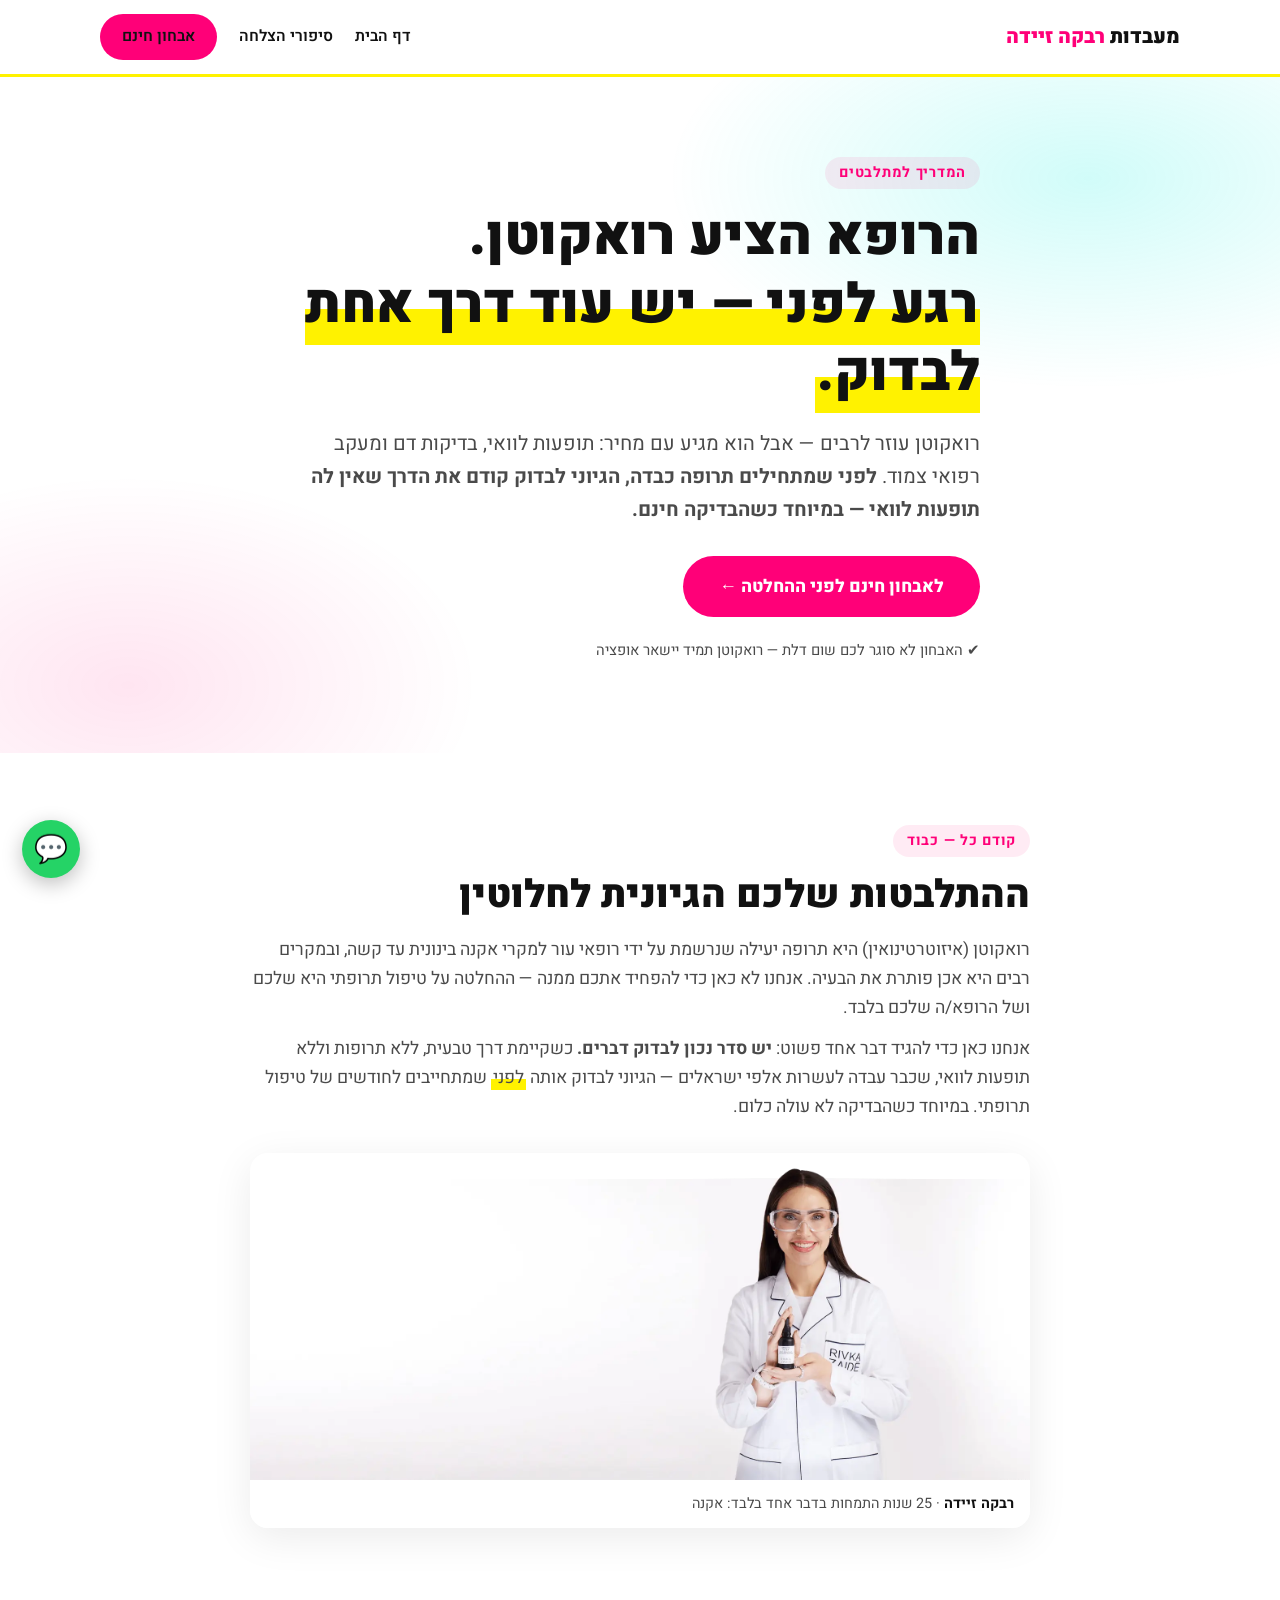
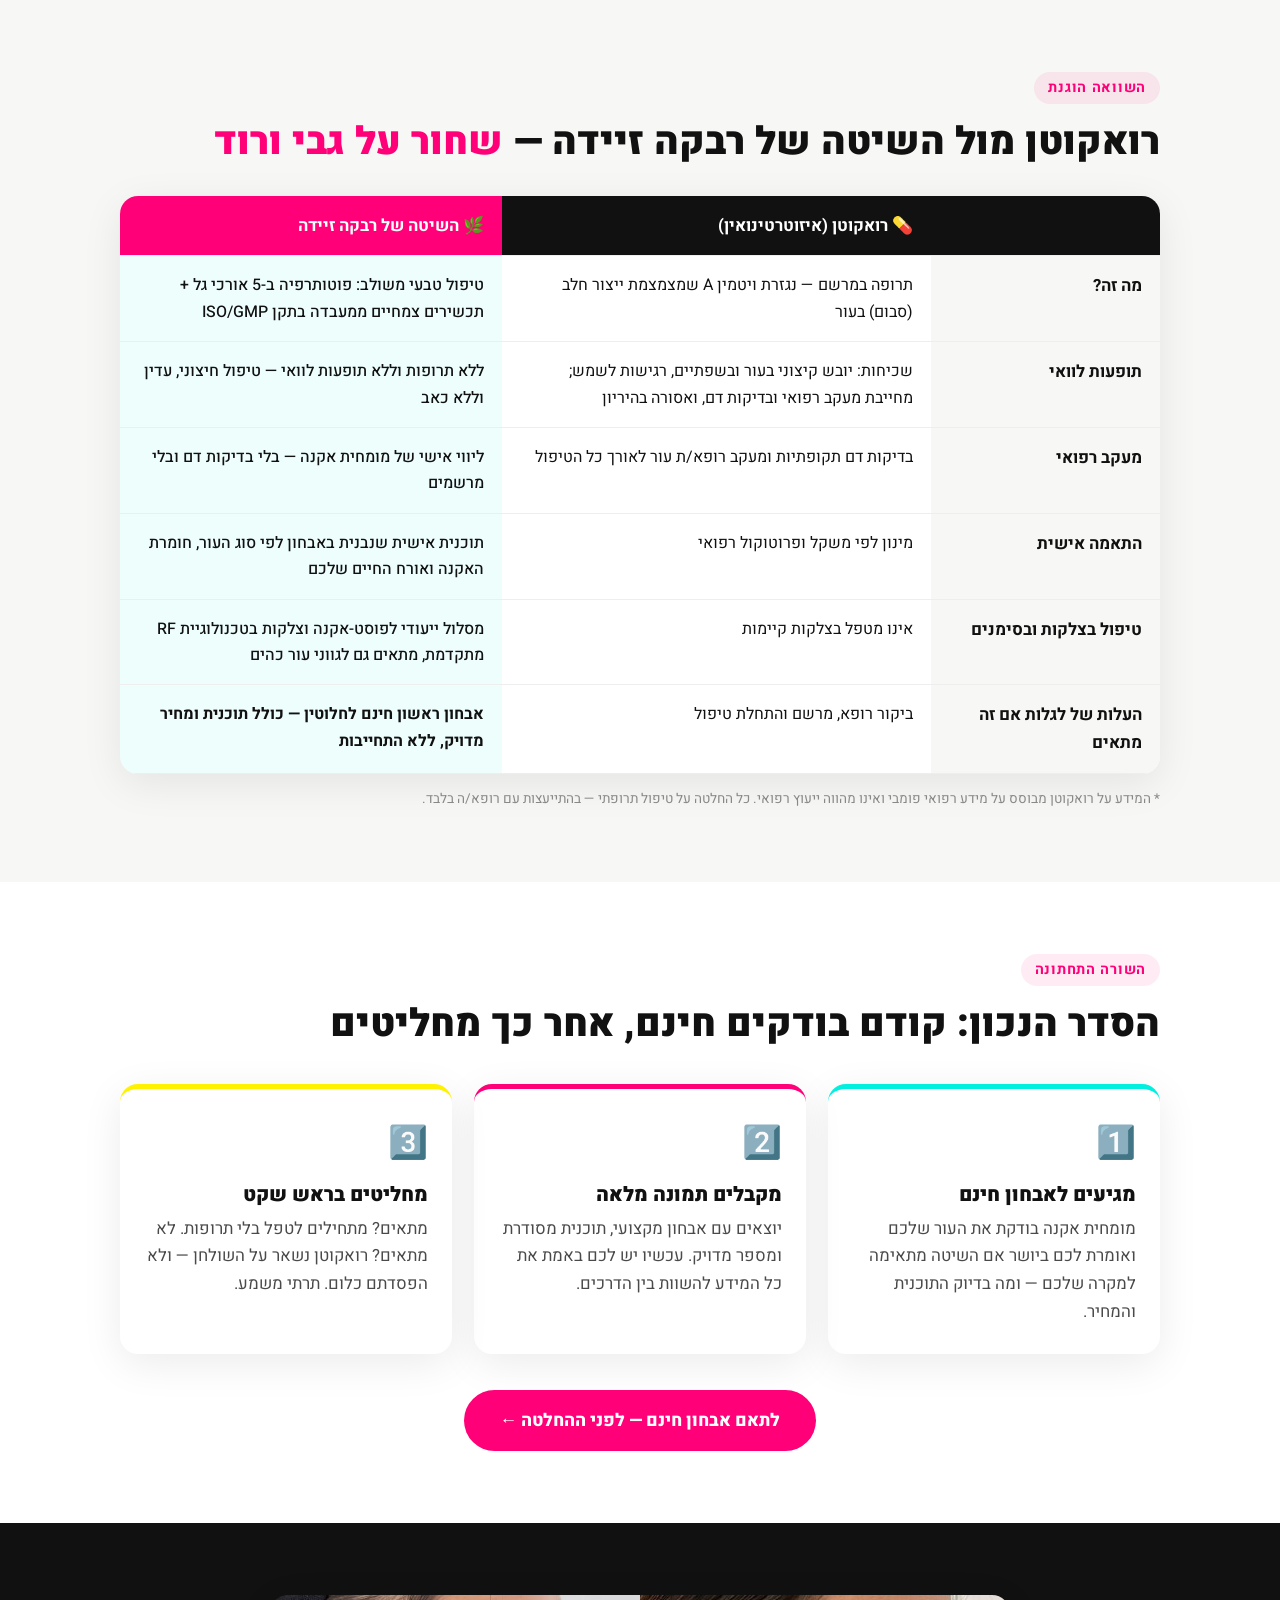
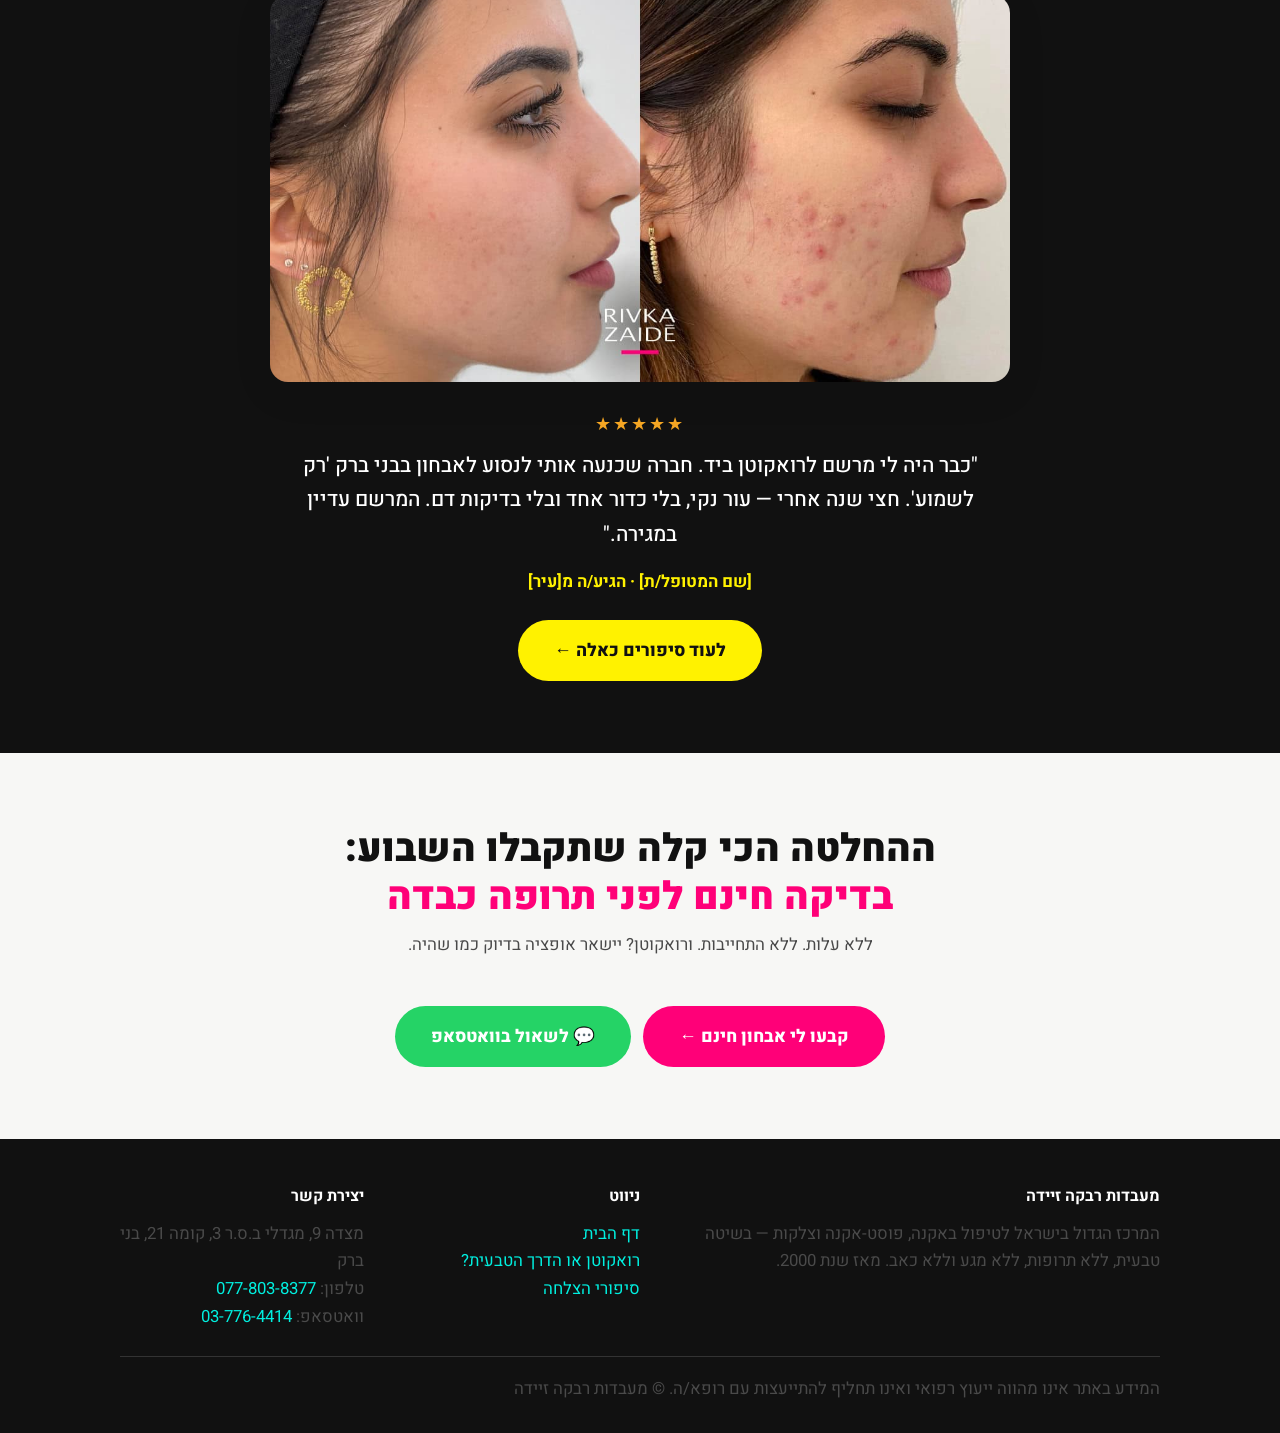
==== roaccutane.html @ 8bf4164f "דף נחיתה — מעבדות רבקה זיידה (3 עמודים) Co-Authored-By: Claude Fable 5 <noreply@anthropic.com>" ====
<!DOCTYPE html>
<html lang="he" dir="rtl">
<head>
  <meta charset="UTF-8">
  <meta name="viewport" content="width=device-width, initial-scale=1.0">
  <title>רואקוטן או הדרך הטבעית? | מעבדות רבקה זיידה</title>
  <meta name="description" content="מתלבטים לגבי רואקוטן? השוואה הוגנת בין טיפול תרופתי לשיטה הטבעית של מעבדות רבקה זיידה — לפני שמחליטים, שווה אבחון חינם.">
  <link rel="preconnect" href="https://fonts.googleapis.com">
  <link rel="preconnect" href="https://fonts.gstatic.com" crossorigin>
  <link href="https://fonts.googleapis.com/css2?family=Heebo:wght@400;500;700;800;900&display=swap" rel="stylesheet">
  <link rel="stylesheet" href="styles.css">
</head>
<body>

<nav class="nav">
  <div class="container nav-inner">
    <a class="logo" href="index.html">מעבדות <span>רבקה זיידה</span></a>
    <div class="nav-links">
      <a href="index.html">דף הבית</a>
      <a href="stories.html">סיפורי הצלחה</a>
      <a href="index.html#form" class="btn btn-pink nav-cta">אבחון חינם</a>
    </div>
  </div>
</nav>

<!-- הוק -->
<header class="hero">
  <div class="container hero-content">
    <span class="kicker">המדריך למתלבטים</span>
    <h1>הרופא הציע רואקוטן.<br><span class="highlight">רגע לפני — יש עוד דרך אחת לבדוק.</span></h1>
    <p class="lead">
      רואקוטן עוזר לרבים — אבל הוא מגיע עם מחיר: תופעות לוואי, בדיקות דם ומעקב רפואי צמוד.
      <strong>לפני שמתחילים תרופה כבדה, הגיוני לבדוק קודם את הדרך שאין לה תופעות לוואי — במיוחד כשהבדיקה חינם.</strong>
    </p>
    <div class="hero-ctas">
      <a href="index.html#form" class="btn btn-pink">לאבחון חינם לפני ההחלטה ←</a>
    </div>
    <p class="hero-note">✔ האבחון לא סוגר לכם שום דלת — רואקוטן תמיד יישאר אופציה</p>
  </div>
</header>

<!-- ההתלבטות לגיטימית -->
<section class="section">
  <div class="container" style="max-width:820px;">
    <span class="kicker">קודם כל — כבוד</span>
    <h2>ההתלבטות שלכם הגיונית לחלוטין</h2>
    <p style="font-size:1.1rem; margin-top:12px;">
      רואקוטן (איזוטרטינואין) היא תרופה יעילה שנרשמת על ידי רופאי עור למקרי אקנה בינונית עד קשה,
      ובמקרים רבים היא אכן פותרת את הבעיה. אנחנו לא כאן כדי להפחיד אתכם ממנה —
      ההחלטה על טיפול תרופתי היא שלכם ושל הרופא/ה שלכם בלבד.
    </p>
    <p style="font-size:1.1rem; margin-top:12px;">
      אנחנו כאן כדי להגיד דבר אחד פשוט: <strong>יש סדר נכון לבדוק דברים.</strong>
      כשקיימת דרך טבעית, ללא תרופות וללא תופעות לוואי, שכבר עבדה לעשרות אלפי ישראלים —
      הגיוני לבדוק אותה <span class="highlight">לפני</span> שמתחייבים לחודשים של טיפול תרופתי. במיוחד כשהבדיקה לא עולה כלום.
    </p>
    <div class="img-card" style="margin-top:32px;">
      <img src="images/rivka-hero.webp" alt="רבקה זיידה במעבדה — 25 שנות התמחות באקנה">
      <div class="ba-caption"><strong>רבקה זיידה</strong> · 25 שנות התמחות בדבר אחד בלבד: אקנה</div>
    </div>
  </div>
</section>

<!-- טבלת השוואה -->
<section class="section section-light">
  <div class="container">
    <span class="kicker">השוואה הוגנת</span>
    <h2>רואקוטן מול השיטה של רבקה זיידה — <span class="pink-text">שחור על גבי ורוד</span></h2>
    <table class="compare-table">
      <thead>
        <tr>
          <th style="width:22%;"></th>
          <th>💊 רואקוטן (איזוטרטינואין)</th>
          <th class="col-rz">🌿 השיטה של רבקה זיידה</th>
        </tr>
      </thead>
      <tbody>
        <tr>
          <th>מה זה?</th>
          <td>תרופה במרשם — נגזרת ויטמין A שמצמצמת ייצור חלב (סבום) בעור</td>
          <td class="rz">טיפול טבעי משולב: פוטותרפיה ב-5 אורכי גל + תכשירים צמחיים ממעבדה בתקן ISO/GMP</td>
        </tr>
        <tr>
          <th>תופעות לוואי</th>
          <td>שכיחות: יובש קיצוני בעור ובשפתיים, רגישות לשמש; מחייבת מעקב רפואי ובדיקות דם, ואסורה בהיריון</td>
          <td class="rz">ללא תרופות וללא תופעות לוואי — טיפול חיצוני, עדין וללא כאב</td>
        </tr>
        <tr>
          <th>מעקב רפואי</th>
          <td>בדיקות דם תקופתיות ומעקב רופא/ת עור לאורך כל הטיפול</td>
          <td class="rz">ליווי אישי של מומחית אקנה — בלי בדיקות דם ובלי מרשמים</td>
        </tr>
        <tr>
          <th>התאמה אישית</th>
          <td>מינון לפי משקל ופרוטוקול רפואי</td>
          <td class="rz">תוכנית אישית שנבנית באבחון לפי סוג העור, חומרת האקנה ואורח החיים שלכם</td>
        </tr>
        <tr>
          <th>טיפול בצלקות ובסימנים</th>
          <td>אינו מטפל בצלקות קיימות</td>
          <td class="rz">מסלול ייעודי לפוסט-אקנה וצלקות בטכנולוגיית RF מתקדמת, מתאים גם לגווני עור כהים</td>
        </tr>
        <tr>
          <th>העלות של לגלות אם זה מתאים</th>
          <td>ביקור רופא, מרשם והתחלת טיפול</td>
          <td class="rz"><strong>אבחון ראשון חינם לחלוטין — כולל תוכנית ומחיר מדויק, ללא התחייבות</strong></td>
        </tr>
      </tbody>
    </table>
    <p style="font-size:0.85rem; margin-top:14px; color:#888;">
      * המידע על רואקוטן מבוסס על מידע רפואי פומבי ואינו מהווה ייעוץ רפואי. כל החלטה על טיפול תרופתי — בהתייעצות עם רופא/ה בלבד.
    </p>
  </div>
</section>

<!-- הטיעון המרכזי -->
<section class="section">
  <div class="container">
    <span class="kicker">השורה התחתונה</span>
    <h2>הסדר הנכון: קודם בודקים חינם, אחר כך מחליטים</h2>
    <div class="cards">
      <div class="card">
        <div class="icon">1️⃣</div>
        <h3>מגיעים לאבחון חינם</h3>
        <p>מומחית אקנה בודקת את העור שלכם ואומרת לכם ביושר אם השיטה מתאימה למקרה שלכם — ומה בדיוק התוכנית והמחיר.</p>
      </div>
      <div class="card">
        <div class="icon">2️⃣</div>
        <h3>מקבלים תמונה מלאה</h3>
        <p>יוצאים עם אבחון מקצועי, תוכנית מסודרת ומספר מדויק. עכשיו יש לכם באמת את כל המידע להשוות בין הדרכים.</p>
      </div>
      <div class="card">
        <div class="icon">3️⃣</div>
        <h3>מחליטים בראש שקט</h3>
        <p>מתאים? מתחילים לטפל בלי תרופות. לא מתאים? רואקוטן נשאר על השולחן — ולא הפסדתם כלום. תרתי משמע.</p>
      </div>
    </div>
    <div style="text-align:center; margin-top:36px;">
      <a href="index.html#form" class="btn btn-pink">לתאם אבחון חינם — לפני ההחלטה ←</a>
    </div>
  </div>
</section>

<!-- עדות ממוקדת -->
<section class="section section-black">
  <div class="container" style="max-width:780px; text-align:center;">
    <div class="img-card" style="margin-bottom:28px;">
      <img src="images/ba-4.jpg" alt="תהילה — לפני ואחרי טיפול אקנה במעבדות רבקה זיידה">
    </div>
    <div class="stars" style="justify-content:center;">★★★★★</div>
    <!-- ⚠️ להחליף בעדות אמיתית ומאושרת -->
    <p style="font-size:1.3rem; font-weight:500; color:var(--white);">
      "כבר היה לי מרשם לרואקוטן ביד. חברה שכנעה אותי לנסוע לאבחון בבני ברק 'רק לשמוע'.
      חצי שנה אחרי — עור נקי, בלי כדור אחד ובלי בדיקות דם. המרשם עדיין במגירה."
    </p>
    <p style="margin-top:16px; font-weight:700; color:var(--yellow);">[שם המטופל/ת] · הגיע/ה מ[עיר]</p>
    <a href="stories.html" class="btn btn-yellow" style="margin-top:24px;">לעוד סיפורים כאלה ←</a>
  </div>
</section>

<!-- CTA סופי -->
<section class="section section-light" id="cta">
  <div class="container final-cta">
    <h2>ההחלטה הכי קלה שתקבלו השבוע:<br><span class="pink-text">בדיקה חינם לפני תרופה כבדה</span></h2>
    <p>ללא עלות. ללא התחייבות. ורואקוטן? יישאר אופציה בדיוק כמו שהיה.</p>
    <p style="margin-top:24px;">
      <a href="index.html#form" class="btn btn-pink">קבעו לי אבחון חינם ←</a>
      &nbsp;
      <a href="https://wa.me/97237764414?text=%D7%94%D7%99%D7%99%2C%20%D7%90%D7%A0%D7%99%20%D7%9E%D7%AA%D7%9C%D7%91%D7%98%2F%D7%AA%20%D7%9C%D7%92%D7%91%D7%99%20%D7%A8%D7%95%D7%90%D7%A7%D7%95%D7%98%D7%9F%20%D7%95%D7%90%D7%A9%D7%9E%D7%97%20%D7%9C%D7%AA%D7%90%D7%9D%20%D7%90%D7%91%D7%97%D7%95%D7%9F%20%D7%97%D7%99%D7%A0%D7%9D" class="btn btn-whatsapp">💬 לשאול בוואטסאפ</a>
    </p>
  </div>
</section>

<footer class="footer">
  <div class="container">
    <div class="footer-grid">
      <div>
        <h4>מעבדות רבקה זיידה</h4>
        <p>המרכז הגדול בישראל לטיפול באקנה, פוסט-אקנה וצלקות — בשיטה טבעית, ללא תרופות, ללא מגע וללא כאב. מאז שנת 2000.</p>
      </div>
      <div>
        <h4>ניווט</h4>
        <p><a href="index.html">דף הבית</a><br>
        <a href="roaccutane.html">רואקוטן או הדרך הטבעית?</a><br>
        <a href="stories.html">סיפורי הצלחה</a></p>
      </div>
      <div>
        <h4>יצירת קשר</h4>
        <p>מצדה 9, מגדלי ב.ס.ר 3, קומה 21, בני ברק<br>
        טלפון: <a href="tel:0778038377">077-803-8377</a><br>
        וואטסאפ: <a href="https://wa.me/97237764414">03-776-4414</a></p>
      </div>
    </div>
    <div class="footer-bottom">
      <p>המידע באתר אינו מהווה ייעוץ רפואי ואינו תחליף להתייעצות עם רופא/ה. © מעבדות רבקה זיידה</p>
    </div>
  </div>
</footer>

<a class="wa-float" href="https://wa.me/97237764414?text=%D7%94%D7%99%D7%99%2C%20%D7%90%D7%A9%D7%9E%D7%97%20%D7%9C%D7%AA%D7%90%D7%9D%20%D7%90%D7%91%D7%97%D7%95%D7%9F%20%D7%97%D7%99%D7%A0%D7%9D" aria-label="וואטסאפ">💬</a>

</body>
</html>
---- styles.css ----
/* ===== מעבדות רבקה זיידה — פלטת המותג ===== */
:root {
  --pink: #ff0078;
  --yellow: #fff200;
  --teal: #00efdf;
  --black: #111111;
  --gray: #4a4a4a;
  --light: #f7f7f5;
  --white: #ffffff;
  --radius: 18px;
  --shadow: 0 10px 40px rgba(0, 0, 0, 0.08);
}

* { margin: 0; padding: 0; box-sizing: border-box; }

html { scroll-behavior: smooth; }

body {
  font-family: 'Heebo', sans-serif;
  color: var(--black);
  background: var(--white);
  line-height: 1.65;
  -webkit-font-smoothing: antialiased;
}

img { max-width: 100%; display: block; }

.container { max-width: 1080px; margin: 0 auto; padding: 0 20px; }

/* ===== טיפוגרפיה ===== */
h1, h2, h3 { font-weight: 900; line-height: 1.25; }
h1 { font-size: clamp(2rem, 5vw, 3.4rem); }
h2 { font-size: clamp(1.6rem, 4vw, 2.4rem); margin-bottom: 16px; }
h3 { font-size: 1.25rem; margin-bottom: 8px; }
p { color: var(--gray); font-size: 1.05rem; }

.highlight {
  background: linear-gradient(transparent 55%, var(--yellow) 55%);
  padding: 0 2px;
}
.pink-text { color: var(--pink); }

.section { padding: 72px 0; }
.section-light { background: var(--light); }
.section-black { background: var(--black); color: var(--white); }
.section-black p { color: #d5d5d5; }

.kicker {
  display: inline-block;
  font-weight: 700;
  font-size: 0.9rem;
  letter-spacing: 0.05em;
  color: var(--pink);
  background: rgba(255, 0, 120, 0.08);
  border-radius: 100px;
  padding: 4px 14px;
  margin-bottom: 14px;
}

/* ===== כפתורים ===== */
.btn {
  display: inline-block;
  font-family: inherit;
  font-weight: 800;
  font-size: 1.1rem;
  text-decoration: none;
  text-align: center;
  border: none;
  border-radius: 100px;
  padding: 16px 36px;
  cursor: pointer;
  transition: transform 0.15s ease, box-shadow 0.15s ease;
}
.btn:hover { transform: translateY(-2px); box-shadow: 0 8px 24px rgba(255, 0, 120, 0.35); }
.btn-pink { background: var(--pink); color: var(--white); }
.btn-yellow { background: var(--yellow); color: var(--black); }
.btn-yellow:hover { box-shadow: 0 8px 24px rgba(255, 242, 0, 0.5); }
.btn-outline {
  background: transparent;
  color: var(--black);
  border: 2px solid var(--black);
}
.btn-whatsapp { background: #25d366; color: var(--white); }
.btn-whatsapp:hover { box-shadow: 0 8px 24px rgba(37, 211, 102, 0.4); }
.btn-block { display: block; width: 100%; }

/* ===== ניווט ===== */
.nav {
  position: sticky;
  top: 0;
  z-index: 100;
  background: var(--white);
  border-bottom: 3px solid var(--yellow);
}
.nav-inner {
  display: flex;
  align-items: center;
  justify-content: space-between;
  padding: 14px 0;
  gap: 16px;
}
.logo {
  font-weight: 900;
  font-size: 1.25rem;
  text-decoration: none;
  color: var(--black);
  line-height: 1.1;
}
.logo span { color: var(--pink); }
.nav-links { display: flex; gap: 22px; align-items: center; }
.nav-links a {
  text-decoration: none;
  color: var(--black);
  font-weight: 600;
  font-size: 0.98rem;
}
.nav-links a:hover { color: var(--pink); }
.nav-cta { padding: 10px 22px; font-size: 0.95rem; }

/* ===== Hero ===== */
.hero {
  position: relative;
  overflow: hidden;
  padding: 80px 0 90px;
  background:
    radial-gradient(600px 300px at 85% 15%, rgba(0, 239, 223, 0.18), transparent 70%),
    radial-gradient(500px 300px at 10% 90%, rgba(255, 0, 120, 0.10), transparent 70%),
    var(--white);
}
.hero-content { max-width: 720px; }
.hero h1 { margin-bottom: 20px; }
.hero .lead { font-size: 1.25rem; margin-bottom: 30px; }
.hero-ctas { display: flex; gap: 14px; flex-wrap: wrap; margin-bottom: 22px; }
.hero-note { font-size: 0.92rem; color: var(--gray); }
.hero-note strong { color: var(--black); }

.hero-grid {
  display: grid;
  grid-template-columns: 1.15fr 0.85fr;
  gap: 44px;
  align-items: center;
}
.hero-img {
  background: linear-gradient(160deg, rgba(0, 239, 223, 0.25), rgba(255, 0, 120, 0.12));
  border-radius: var(--radius);
  padding: 18px;
  box-shadow: var(--shadow);
}
.hero-img img { border-radius: 12px; width: 100%; }
.hero-img figcaption {
  text-align: center;
  font-size: 0.9rem;
  font-weight: 700;
  margin-top: 10px;
  color: var(--black);
}

/* ===== תמונות ===== */
.img-card {
  border-radius: var(--radius);
  overflow: hidden;
  box-shadow: var(--shadow);
}
.img-card img { width: 100%; }
.ba-grid {
  display: grid;
  grid-template-columns: 1fr 1fr;
  gap: 22px;
  margin-top: 36px;
}
.ba-caption {
  font-size: 0.9rem;
  color: var(--gray);
  padding: 12px 16px;
  background: var(--white);
}
.ba-caption strong { color: var(--black); }

/* ===== פס אמון ===== */
.trust-bar { background: var(--black); padding: 28px 0; }
.trust-grid {
  display: grid;
  grid-template-columns: repeat(4, 1fr);
  gap: 20px;
  text-align: center;
}
.trust-num {
  font-size: 1.9rem;
  font-weight: 900;
  color: var(--yellow);
  line-height: 1.1;
  direction: ltr;
}
.trust-label { color: var(--white); font-size: 0.92rem; margin-top: 4px; }

/* ===== כרטיסים ===== */
.cards {
  display: grid;
  grid-template-columns: repeat(3, 1fr);
  gap: 22px;
  margin-top: 36px;
}
.card {
  background: var(--white);
  border-radius: var(--radius);
  padding: 28px 24px;
  box-shadow: var(--shadow);
  border-top: 5px solid var(--teal);
}
.card:nth-child(2) { border-top-color: var(--pink); }
.card:nth-child(3) { border-top-color: var(--yellow); }
.card .icon { font-size: 2rem; margin-bottom: 12px; }

/* ===== שני טורים ===== */
.two-col {
  display: grid;
  grid-template-columns: 1fr 1fr;
  gap: 48px;
  align-items: center;
}

/* ===== רשימת וי ===== */
.check-list { list-style: none; margin-top: 18px; }
.check-list li {
  position: relative;
  padding-right: 34px;
  margin-bottom: 12px;
  font-size: 1.05rem;
}
.check-list li::before {
  content: "✔";
  position: absolute;
  right: 0;
  top: 0;
  color: var(--pink);
  font-weight: 900;
}

/* ===== טבלת השוואה ===== */
.compare-table {
  width: 100%;
  border-collapse: collapse;
  margin-top: 30px;
  background: var(--white);
  border-radius: var(--radius);
  overflow: hidden;
  box-shadow: var(--shadow);
}
.compare-table th, .compare-table td {
  padding: 16px 18px;
  text-align: right;
  border-bottom: 1px solid #eee;
  vertical-align: top;
}
.compare-table th { font-size: 1.05rem; }
.compare-table thead th { background: var(--black); color: var(--white); }
.compare-table thead th.col-rz { background: var(--pink); }
.compare-table tbody th { font-weight: 700; background: var(--light); width: 22%; }
.compare-table td.rz { background: rgba(0, 239, 223, 0.07); font-weight: 500; }

/* ===== עדויות ===== */
.testimonials {
  display: grid;
  grid-template-columns: repeat(3, 1fr);
  gap: 22px;
  margin-top: 36px;
}
.testimonial {
  background: var(--white);
  border-radius: var(--radius);
  padding: 26px 24px;
  box-shadow: var(--shadow);
  display: flex;
  flex-direction: column;
}
.stars { color: #f5a623; font-size: 1.1rem; margin-bottom: 10px; letter-spacing: 2px; }
.testimonial blockquote { flex: 1; font-size: 1rem; color: var(--gray); }
.testimonial .who {
  margin-top: 16px;
  font-weight: 700;
  color: var(--black);
  font-size: 0.95rem;
}
.testimonial .who span {
  display: block;
  font-weight: 500;
  color: var(--pink);
  font-size: 0.85rem;
}

/* ===== תיבת מרחק ===== */
.distance-box {
  background: var(--black);
  color: var(--white);
  border-radius: var(--radius);
  padding: 40px 36px;
  margin-top: 36px;
}
.distance-box h3 { color: var(--yellow); font-size: 1.5rem; }
.distance-box p { color: #d5d5d5; }

/* ===== FAQ ===== */
.faq-item {
  background: var(--white);
  border-radius: 14px;
  box-shadow: var(--shadow);
  margin-bottom: 14px;
  overflow: hidden;
}
.faq-item summary {
  cursor: pointer;
  font-weight: 700;
  font-size: 1.05rem;
  padding: 18px 22px;
  list-style: none;
  position: relative;
}
.faq-item summary::-webkit-details-marker { display: none; }
.faq-item summary::after {
  content: "+";
  position: absolute;
  left: 22px;
  top: 14px;
  font-size: 1.5rem;
  color: var(--pink);
}
.faq-item[open] summary::after { content: "−"; }
.faq-item .faq-body { padding: 0 22px 20px; }

/* ===== טופס ===== */
.form-wrap {
  background: var(--white);
  border-radius: var(--radius);
  box-shadow: var(--shadow);
  padding: 36px 32px;
  max-width: 560px;
  margin: 36px auto 0;
  border-top: 6px solid var(--pink);
}
.form-wrap label {
  display: block;
  font-weight: 700;
  margin: 16px 0 6px;
  font-size: 0.95rem;
}
.form-wrap input, .form-wrap select, .form-wrap textarea {
  width: 100%;
  font-family: inherit;
  font-size: 1rem;
  padding: 13px 16px;
  border: 2px solid #e4e4e4;
  border-radius: 12px;
  background: var(--white);
  transition: border-color 0.15s;
}
.form-wrap input:focus, .form-wrap select:focus, .form-wrap textarea:focus {
  outline: none;
  border-color: var(--pink);
}
.form-wrap .btn { margin-top: 24px; }
.form-note { font-size: 0.85rem; text-align: center; margin-top: 14px; }

/* ===== CTA תחתון ===== */
.final-cta { text-align: center; }
.final-cta h2 { margin-bottom: 10px; }
.final-cta .btn { margin-top: 24px; }

/* ===== פוטר ===== */
.footer { background: var(--black); color: #bbb; padding: 44px 0 30px; font-size: 0.92rem; }
.footer-grid {
  display: grid;
  grid-template-columns: 2fr 1fr 1fr;
  gap: 32px;
  margin-bottom: 26px;
}
.footer h4 { color: var(--white); margin-bottom: 10px; font-size: 1rem; }
.footer a { color: var(--teal); text-decoration: none; }
.footer a:hover { text-decoration: underline; }
.footer-bottom { border-top: 1px solid #333; padding-top: 18px; font-size: 0.8rem; color: #888; }

/* ===== וואטסאפ צף ===== */
.wa-float {
  position: fixed;
  bottom: 22px;
  left: 22px;
  z-index: 200;
  width: 58px;
  height: 58px;
  border-radius: 50%;
  background: #25d366;
  color: var(--white);
  display: flex;
  align-items: center;
  justify-content: center;
  font-size: 1.7rem;
  text-decoration: none;
  box-shadow: 0 6px 20px rgba(0, 0, 0, 0.25);
}
.wa-float:hover { transform: scale(1.08); }

/* ===== מובייל ===== */
@media (max-width: 860px) {
  .section { padding: 52px 0; }
  .nav-links a:not(.btn) { display: none; }
  .trust-grid { grid-template-columns: repeat(2, 1fr); }
  .cards, .testimonials { grid-template-columns: 1fr; }
  .two-col { grid-template-columns: 1fr; gap: 28px; }
  .hero-grid { grid-template-columns: 1fr; gap: 32px; }
  .ba-grid { grid-template-columns: 1fr; }
  .footer-grid { grid-template-columns: 1fr; }
  .compare-table { font-size: 0.9rem; }
  .compare-table th, .compare-table td { padding: 12px 12px; }
  .hero { padding: 56px 0 64px; }
}
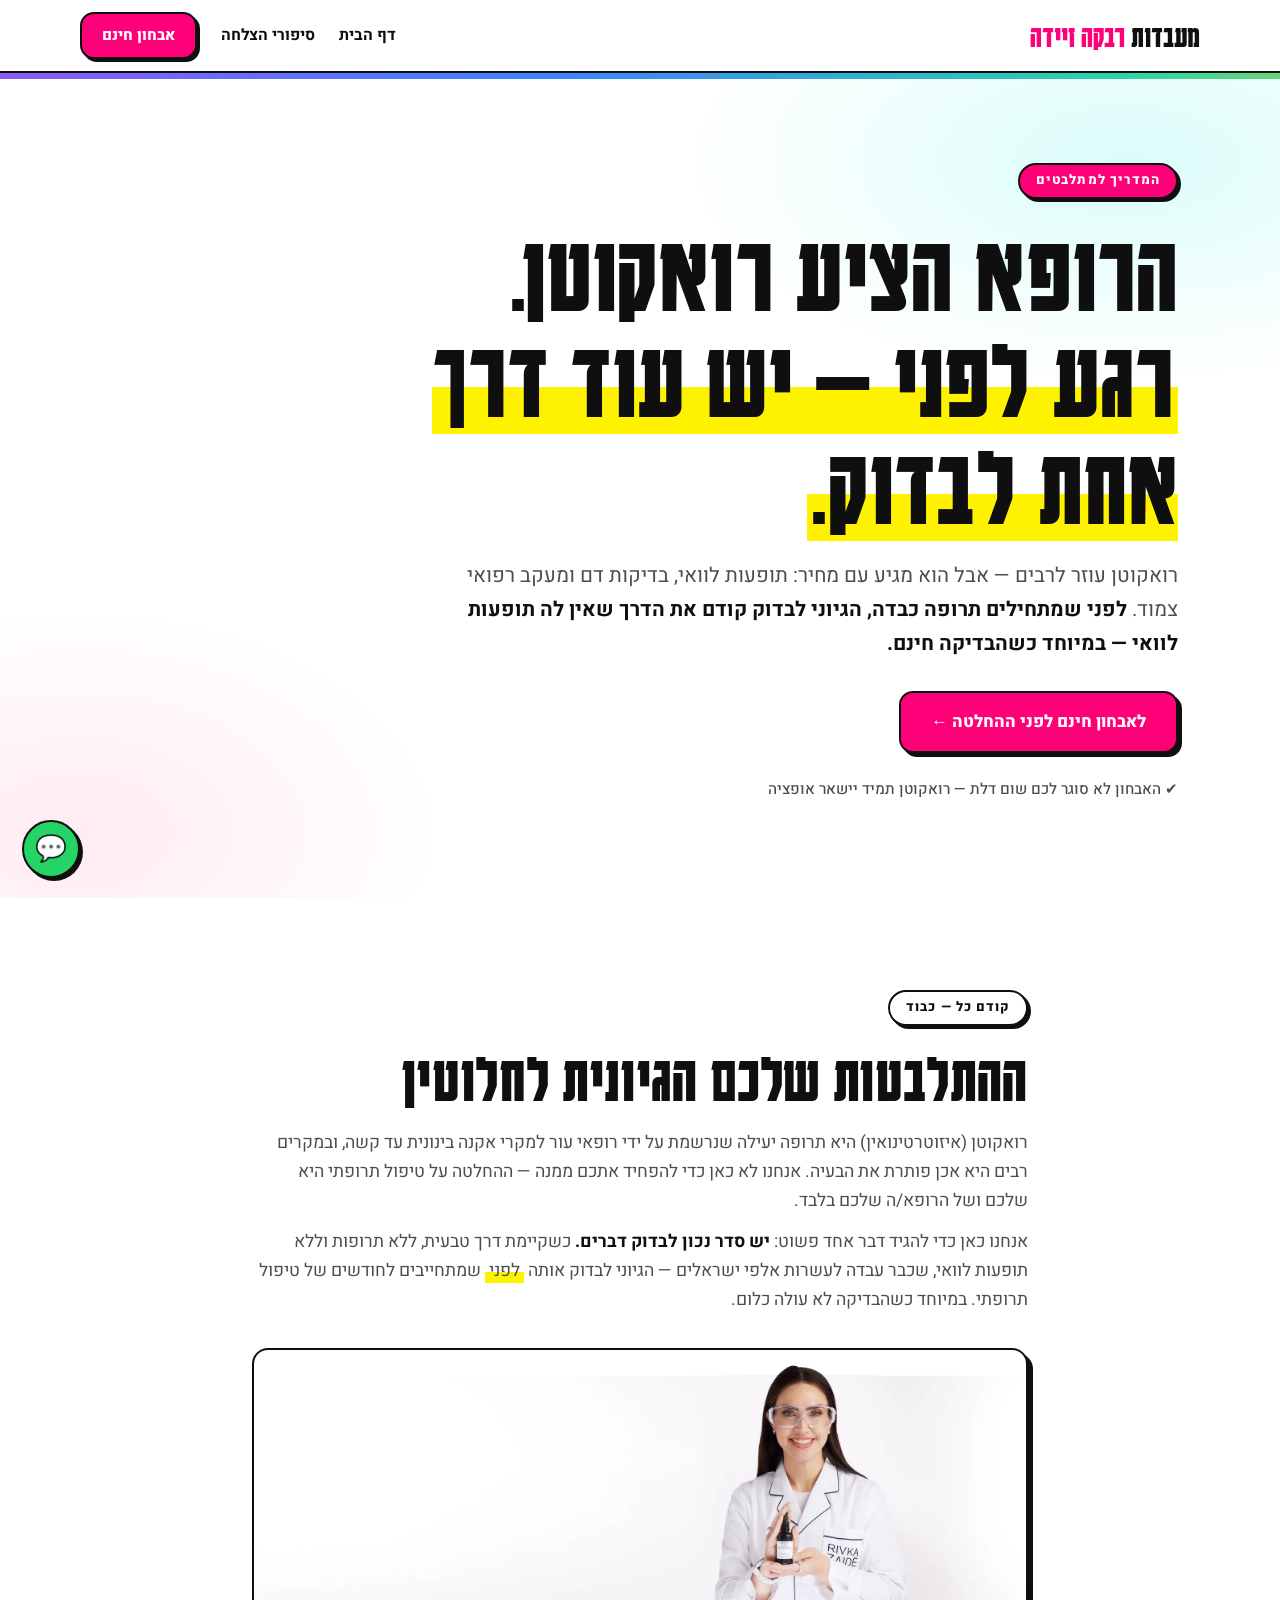
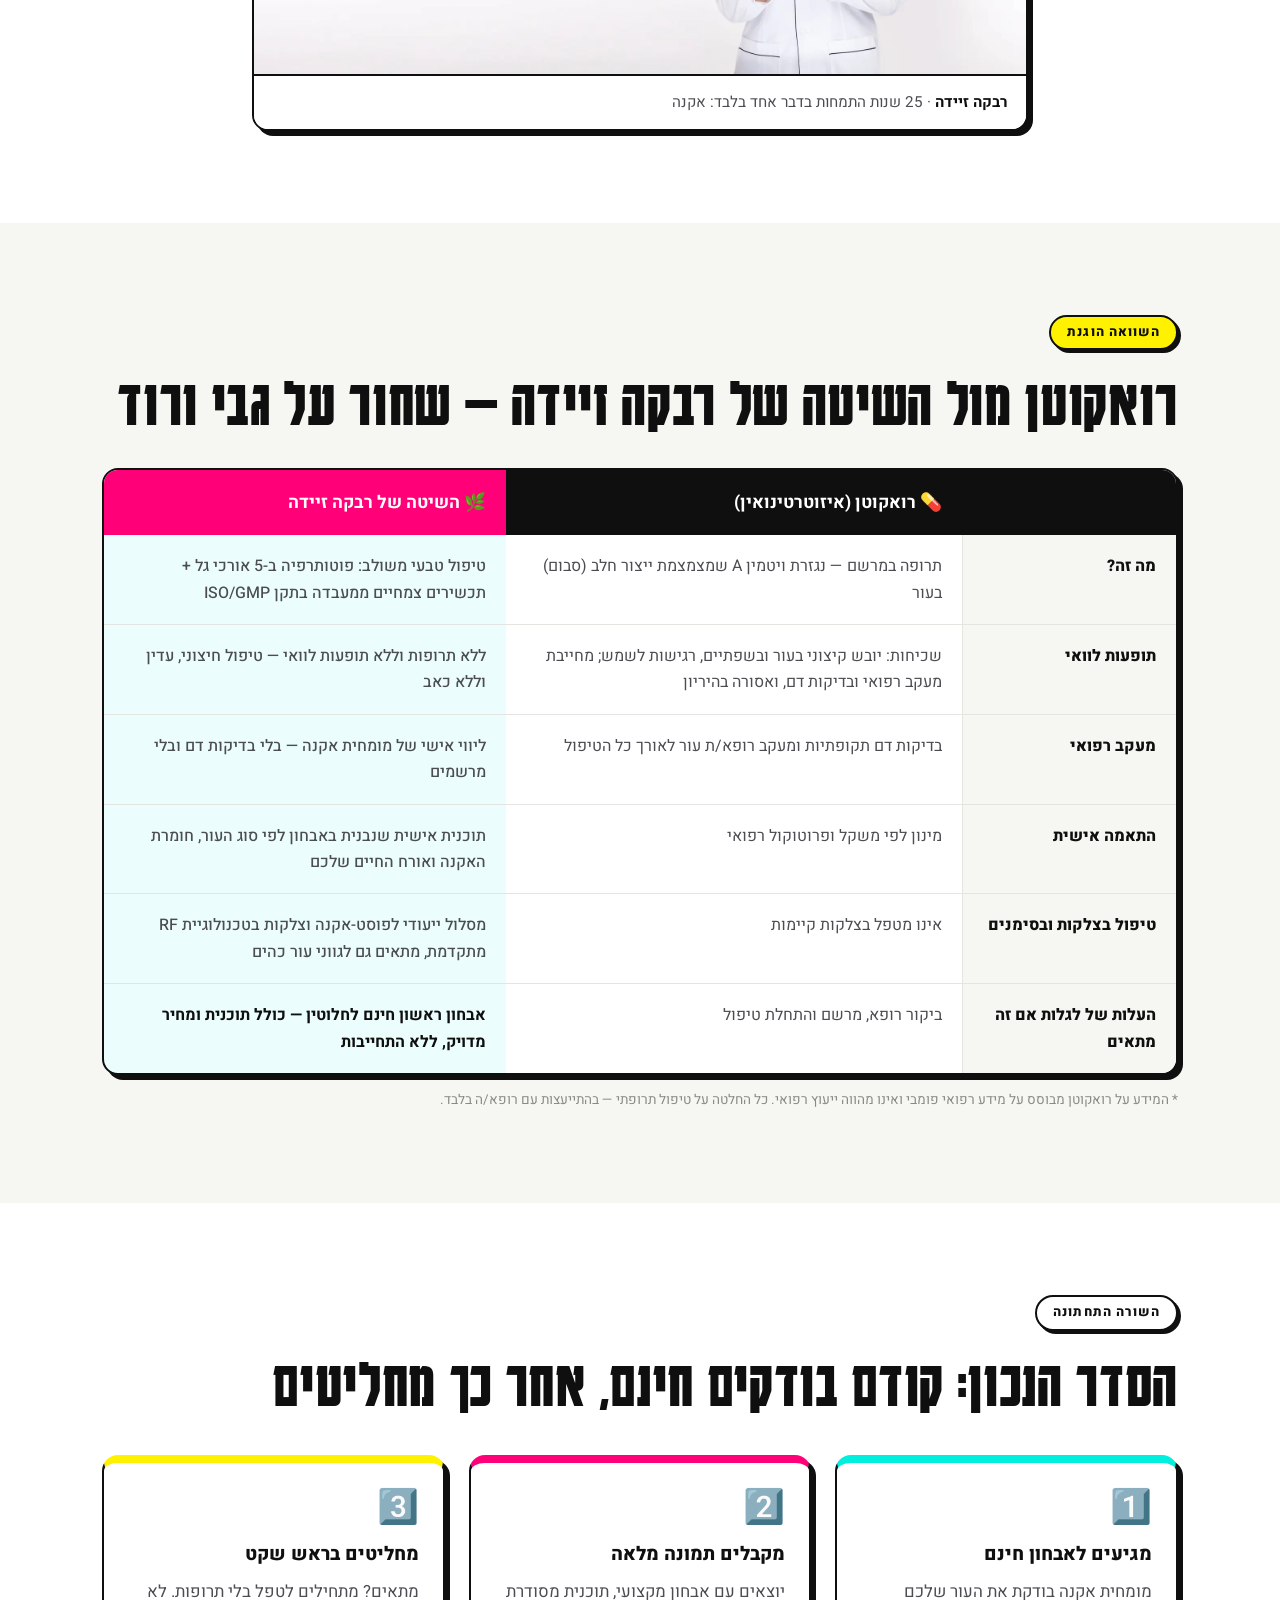
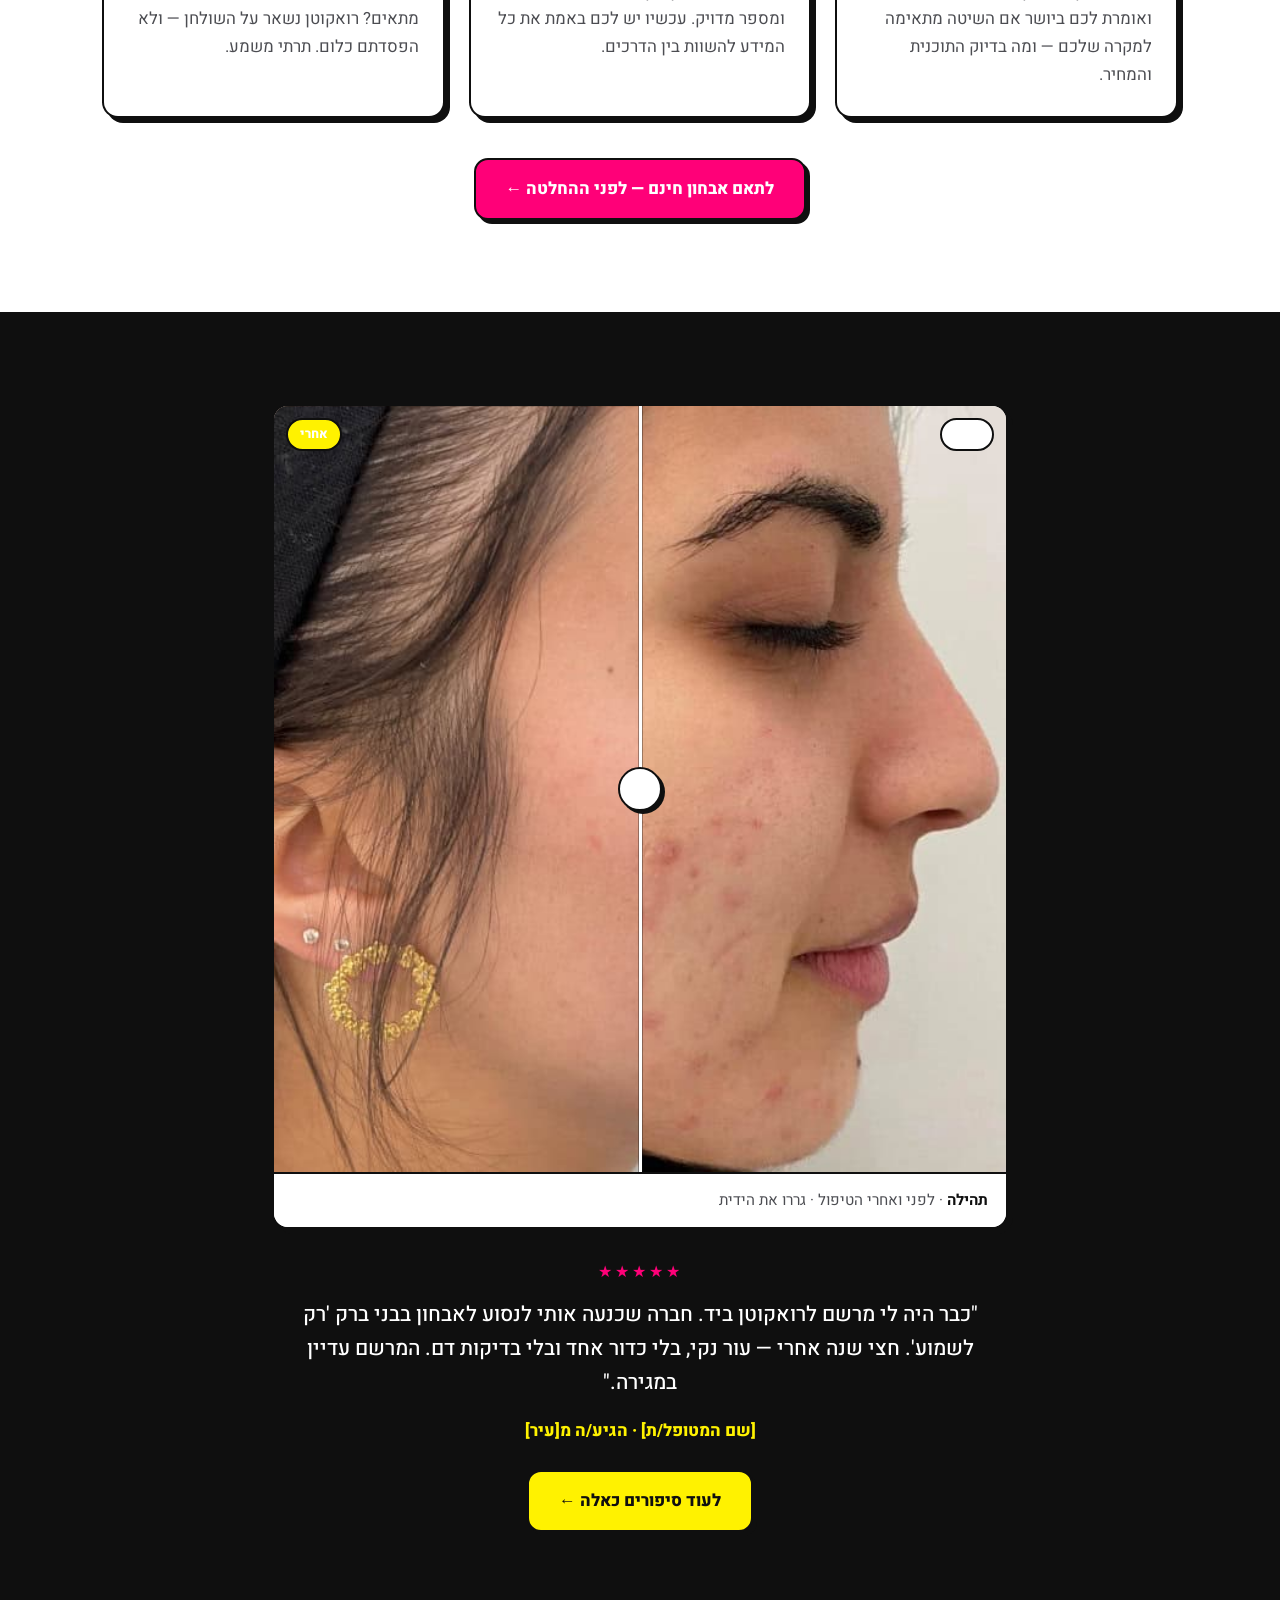
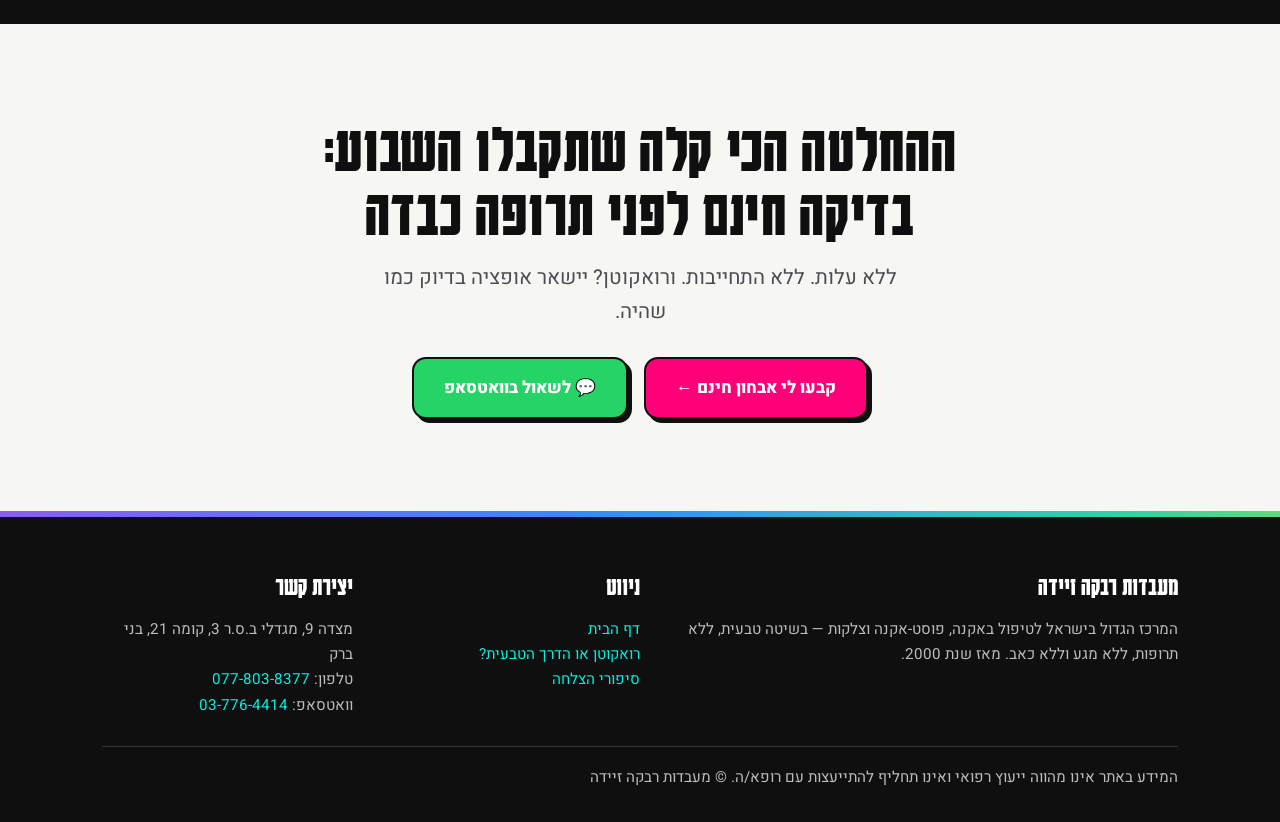
==== commit 0e2154ee: "שיפוץ עיצובי — מעבדה פופ: Karantina, פס ספקטרום, סליידרי לפני/אחרי, אנימציות Co-Authored-By: Claude " ====
--- a/roaccutane.html
+++ b/roaccutane.html
@@ -7,7 +7,7 @@
   <meta name="description" content="מתלבטים לגבי רואקוטן? השוואה הוגנת בין טיפול תרופתי לשיטה הטבעית של מעבדות רבקה זיידה — לפני שמחליטים, שווה אבחון חינם.">
   <link rel="preconnect" href="https://fonts.googleapis.com">
   <link rel="preconnect" href="https://fonts.gstatic.com" crossorigin>
-  <link href="https://fonts.googleapis.com/css2?family=Heebo:wght@400;500;700;800;900&display=swap" rel="stylesheet">
+  <link href="https://fonts.googleapis.com/css2?family=Karantina:wght@300;400;700&family=Heebo:wght@400;500;700;800;900&display=swap" rel="stylesheet">
   <link rel="stylesheet" href="styles.css">
 </head>
 <body>
@@ -22,39 +22,42 @@
     </div>
   </div>
 </nav>
+<div class="spectrum" aria-hidden="true"></div>
 
 <!-- הוק -->
 <header class="hero">
-  <div class="container hero-content">
-    <span class="kicker">המדריך למתלבטים</span>
-    <h1>הרופא הציע רואקוטן.<br><span class="highlight">רגע לפני — יש עוד דרך אחת לבדוק.</span></h1>
-    <p class="lead">
-      רואקוטן עוזר לרבים — אבל הוא מגיע עם מחיר: תופעות לוואי, בדיקות דם ומעקב רפואי צמוד.
-      <strong>לפני שמתחילים תרופה כבדה, הגיוני לבדוק קודם את הדרך שאין לה תופעות לוואי — במיוחד כשהבדיקה חינם.</strong>
-    </p>
-    <div class="hero-ctas">
-      <a href="index.html#form" class="btn btn-pink">לאבחון חינם לפני ההחלטה ←</a>
-    </div>
-    <p class="hero-note">✔ האבחון לא סוגר לכם שום דלת — רואקוטן תמיד יישאר אופציה</p>
+  <div class="container">
+    <div class="hero-content" style="max-width:760px;">
+      <span class="kicker kicker--pink">המדריך למתלבטים</span>
+      <h1>הרופא הציע רואקוטן.<br><span class="highlight">רגע לפני — יש עוד דרך אחת לבדוק.</span></h1>
+      <p class="lead" style="max-width:none;">
+        רואקוטן עוזר לרבים — אבל הוא מגיע עם מחיר: תופעות לוואי, בדיקות דם ומעקב רפואי צמוד.
+        <strong>לפני שמתחילים תרופה כבדה, הגיוני לבדוק קודם את הדרך שאין לה תופעות לוואי — במיוחד כשהבדיקה חינם.</strong>
+      </p>
+      <div class="hero-ctas">
+        <a href="index.html#form" class="btn btn-pink">לאבחון חינם לפני ההחלטה ←</a>
+      </div>
+      <p class="hero-note">✔ האבחון לא סוגר לכם שום דלת — רואקוטן תמיד יישאר אופציה</p>
+    </div>
   </div>
 </header>
 
 <!-- ההתלבטות לגיטימית -->
 <section class="section">
   <div class="container" style="max-width:820px;">
-    <span class="kicker">קודם כל — כבוד</span>
-    <h2>ההתלבטות שלכם הגיונית לחלוטין</h2>
-    <p style="font-size:1.1rem; margin-top:12px;">
+    <span class="kicker reveal">קודם כל — כבוד</span>
+    <h2 class="reveal">ההתלבטות שלכם הגיונית לחלוטין</h2>
+    <p class="reveal" style="font-size:1.1rem; margin-top:12px;">
       רואקוטן (איזוטרטינואין) היא תרופה יעילה שנרשמת על ידי רופאי עור למקרי אקנה בינונית עד קשה,
       ובמקרים רבים היא אכן פותרת את הבעיה. אנחנו לא כאן כדי להפחיד אתכם ממנה —
       ההחלטה על טיפול תרופתי היא שלכם ושל הרופא/ה שלכם בלבד.
     </p>
-    <p style="font-size:1.1rem; margin-top:12px;">
+    <p class="reveal" style="font-size:1.1rem; margin-top:12px;">
       אנחנו כאן כדי להגיד דבר אחד פשוט: <strong>יש סדר נכון לבדוק דברים.</strong>
       כשקיימת דרך טבעית, ללא תרופות וללא תופעות לוואי, שכבר עבדה לעשרות אלפי ישראלים —
       הגיוני לבדוק אותה <span class="highlight">לפני</span> שמתחייבים לחודשים של טיפול תרופתי. במיוחד כשהבדיקה לא עולה כלום.
     </p>
-    <div class="img-card" style="margin-top:32px;">
+    <div class="img-card reveal" style="margin-top:34px;">
       <img src="images/rivka-hero.webp" alt="רבקה זיידה במעבדה — 25 שנות התמחות באקנה">
       <div class="ba-caption"><strong>רבקה זיידה</strong> · 25 שנות התמחות בדבר אחד בלבד: אקנה</div>
     </div>
@@ -62,14 +65,14 @@
 </section>
 
 <!-- טבלת השוואה -->
-<section class="section section-light">
-  <div class="container">
-    <span class="kicker">השוואה הוגנת</span>
-    <h2>רואקוטן מול השיטה של רבקה זיידה — <span class="pink-text">שחור על גבי ורוד</span></h2>
-    <table class="compare-table">
+<section class="section section--tint">
+  <div class="container">
+    <span class="kicker kicker--yellow reveal">השוואה הוגנת</span>
+    <h2 class="reveal">רואקוטן מול השיטה של רבקה זיידה — שחור על גבי ורוד</h2>
+    <table class="compare-table reveal">
       <thead>
         <tr>
-          <th style="width:22%;"></th>
+          <th style="width:20%;"></th>
           <th>💊 רואקוטן (איזוטרטינואין)</th>
           <th class="col-rz">🌿 השיטה של רבקה זיידה</th>
         </tr>
@@ -107,7 +110,7 @@
         </tr>
       </tbody>
     </table>
-    <p style="font-size:0.85rem; margin-top:14px; color:#888;">
+    <p class="reveal" style="font-size:0.85rem; margin-top:14px; color:#8a8a86;">
       * המידע על רואקוטן מבוסס על מידע רפואי פומבי ואינו מהווה ייעוץ רפואי. כל החלטה על טיפול תרופתי — בהתייעצות עם רופא/ה בלבד.
     </p>
   </div>
@@ -116,61 +119,70 @@
 <!-- הטיעון המרכזי -->
 <section class="section">
   <div class="container">
-    <span class="kicker">השורה התחתונה</span>
-    <h2>הסדר הנכון: קודם בודקים חינם, אחר כך מחליטים</h2>
+    <span class="kicker reveal">השורה התחתונה</span>
+    <h2 class="reveal">הסדר הנכון: קודם בודקים חינם, אחר כך מחליטים</h2>
     <div class="cards">
-      <div class="card">
+      <div class="card card--teal reveal">
         <div class="icon">1️⃣</div>
         <h3>מגיעים לאבחון חינם</h3>
         <p>מומחית אקנה בודקת את העור שלכם ואומרת לכם ביושר אם השיטה מתאימה למקרה שלכם — ומה בדיוק התוכנית והמחיר.</p>
       </div>
-      <div class="card">
+      <div class="card card--pink reveal">
         <div class="icon">2️⃣</div>
         <h3>מקבלים תמונה מלאה</h3>
         <p>יוצאים עם אבחון מקצועי, תוכנית מסודרת ומספר מדויק. עכשיו יש לכם באמת את כל המידע להשוות בין הדרכים.</p>
       </div>
-      <div class="card">
+      <div class="card card--yellow reveal">
         <div class="icon">3️⃣</div>
         <h3>מחליטים בראש שקט</h3>
         <p>מתאים? מתחילים לטפל בלי תרופות. לא מתאים? רואקוטן נשאר על השולחן — ולא הפסדתם כלום. תרתי משמע.</p>
       </div>
     </div>
-    <div style="text-align:center; margin-top:36px;">
+    <div class="reveal" style="text-align:center; margin-top:40px;">
       <a href="index.html#form" class="btn btn-pink">לתאם אבחון חינם — לפני ההחלטה ←</a>
     </div>
   </div>
 </section>
 
-<!-- עדות ממוקדת -->
-<section class="section section-black">
+<!-- עדות ממוקדת + סליידר -->
+<section class="section section--ink">
   <div class="container" style="max-width:780px; text-align:center;">
-    <div class="img-card" style="margin-bottom:28px;">
-      <img src="images/ba-4.jpg" alt="תהילה — לפני ואחרי טיפול אקנה במעבדות רבקה זיידה">
-    </div>
-    <div class="stars" style="justify-content:center;">★★★★★</div>
+    <div class="ba-frame reveal" style="margin-bottom:30px;">
+      <div class="ba-slider" data-ba style="--pos:50%">
+        <div class="ba-layer ba-before" style="background-image:url('images/ba-4.jpg')"></div>
+        <div class="ba-layer ba-after" style="background-image:url('images/ba-4.jpg')"></div>
+        <div class="ba-divider" aria-hidden="true"></div>
+        <div class="ba-grip" aria-hidden="true">⇄</div>
+        <span class="ba-tag ba-tag--before" aria-hidden="true">לפני</span>
+        <span class="ba-tag ba-tag--after" aria-hidden="true">אחרי</span>
+        <input class="ba-range" type="range" min="8" max="92" value="50" aria-label="השוואת לפני ואחרי — תהילה">
+      </div>
+      <div class="ba-caption" style="text-align:right;"><strong>תהילה</strong> · לפני ואחרי הטיפול · גררו את הידית</div>
+    </div>
+    <div class="stars">★★★★★</div>
     <!-- ⚠️ להחליף בעדות אמיתית ומאושרת -->
-    <p style="font-size:1.3rem; font-weight:500; color:var(--white);">
+    <p style="font-size:1.3rem; font-weight:500; color:var(--paper);">
       "כבר היה לי מרשם לרואקוטן ביד. חברה שכנעה אותי לנסוע לאבחון בבני ברק 'רק לשמוע'.
       חצי שנה אחרי — עור נקי, בלי כדור אחד ובלי בדיקות דם. המרשם עדיין במגירה."
     </p>
-    <p style="margin-top:16px; font-weight:700; color:var(--yellow);">[שם המטופל/ת] · הגיע/ה מ[עיר]</p>
-    <a href="stories.html" class="btn btn-yellow" style="margin-top:24px;">לעוד סיפורים כאלה ←</a>
+    <p style="margin-top:16px; font-weight:800; color:var(--yellow);">[שם המטופל/ת] · הגיע/ה מ[עיר]</p>
+    <a href="stories.html" class="btn btn-yellow" style="margin-top:26px;">לעוד סיפורים כאלה ←</a>
   </div>
 </section>
 
 <!-- CTA סופי -->
-<section class="section section-light" id="cta">
+<section class="section section--tint">
   <div class="container final-cta">
-    <h2>ההחלטה הכי קלה שתקבלו השבוע:<br><span class="pink-text">בדיקה חינם לפני תרופה כבדה</span></h2>
-    <p>ללא עלות. ללא התחייבות. ורואקוטן? יישאר אופציה בדיוק כמו שהיה.</p>
-    <p style="margin-top:24px;">
+    <h2 class="reveal">ההחלטה הכי קלה שתקבלו השבוע:<br>בדיקה חינם לפני תרופה כבדה</h2>
+    <p class="lead reveal">ללא עלות. ללא התחייבות. ורואקוטן? יישאר אופציה בדיוק כמו שהיה.</p>
+    <div class="cta-row reveal">
       <a href="index.html#form" class="btn btn-pink">קבעו לי אבחון חינם ←</a>
-      &nbsp;
       <a href="https://wa.me/97237764414?text=%D7%94%D7%99%D7%99%2C%20%D7%90%D7%A0%D7%99%20%D7%9E%D7%AA%D7%9C%D7%91%D7%98%2F%D7%AA%20%D7%9C%D7%92%D7%91%D7%99%20%D7%A8%D7%95%D7%90%D7%A7%D7%95%D7%98%D7%9F%20%D7%95%D7%90%D7%A9%D7%9E%D7%97%20%D7%9C%D7%AA%D7%90%D7%9D%20%D7%90%D7%91%D7%97%D7%95%D7%9F%20%D7%97%D7%99%D7%A0%D7%9D" class="btn btn-whatsapp">💬 לשאול בוואטסאפ</a>
-    </p>
-  </div>
-</section>
-
+    </div>
+  </div>
+</section>
+
+<div class="spectrum" aria-hidden="true"></div>
 <footer class="footer">
   <div class="container">
     <div class="footer-grid">
@@ -198,6 +210,11 @@
 </footer>
 
 <a class="wa-float" href="https://wa.me/97237764414?text=%D7%94%D7%99%D7%99%2C%20%D7%90%D7%A9%D7%9E%D7%97%20%D7%9C%D7%AA%D7%90%D7%9D%20%D7%90%D7%91%D7%97%D7%95%D7%9F%20%D7%97%D7%99%D7%A0%D7%9D" aria-label="וואטסאפ">💬</a>
-
+<div class="mobile-cta">
+  <a href="index.html#form" class="btn btn-pink">אבחון חינם</a>
+  <a href="tel:0778038377" class="btn btn-outline">📞 חייגו</a>
+</div>
+
+<script src="script.js"></script>
 </body>
 </html>
--- a/styles.css
+++ b/styles.css
@@ -1,14 +1,26 @@
-/* ===== מעבדות רבקה זיידה — פלטת המותג ===== */
+/* ============================================================
+   מעבדות רבקה זיידה — "מעבדה פופ"
+   שפה: לבן מעבדה + דיו שחור + ורוד זיידה + צהוב מרקר + טורקיז,
+   חתימה: פס הספקטרום — 5 אורכי הגל של מכשיר הפוטותרפיה.
+   טיפוגרפיה: Karantina (תצוגה) / Heebo (גוף).
+   ============================================================ */
 :root {
   --pink: #ff0078;
   --yellow: #fff200;
   --teal: #00efdf;
-  --black: #111111;
-  --gray: #4a4a4a;
-  --light: #f7f7f5;
-  --white: #ffffff;
-  --radius: 18px;
-  --shadow: 0 10px 40px rgba(0, 0, 0, 0.08);
+  --ink: #0f0f0f;
+  --smoke: #4c4d52;
+  --paper: #ffffff;
+  --paper-2: #f6f6f3;
+  --wa: #25d366;
+  --spectrum: linear-gradient(90deg, #8b5cf6, #3a86ff, #2dd4a7, #ffd60a, #ff5a5a, #8b5cf6);
+  --font-display: 'Karantina', 'Heebo', sans-serif;
+  --font-body: 'Heebo', sans-serif;
+  --radius: 16px;
+  --line: 2px solid var(--ink);
+  --pop: 5px 5px 0 var(--ink);
+  --pop-sm: 3px 3px 0 var(--ink);
+  --container: 1120px;
 }
 
 * { margin: 0; padding: 0; box-sizing: border-box; }
@@ -16,302 +28,505 @@
 html { scroll-behavior: smooth; }
 
 body {
-  font-family: 'Heebo', sans-serif;
-  color: var(--black);
-  background: var(--white);
+  font-family: var(--font-body);
+  color: var(--ink);
+  background: var(--paper);
   line-height: 1.65;
   -webkit-font-smoothing: antialiased;
 }
 
 img { max-width: 100%; display: block; }
 
-.container { max-width: 1080px; margin: 0 auto; padding: 0 20px; }
-
-/* ===== טיפוגרפיה ===== */
-h1, h2, h3 { font-weight: 900; line-height: 1.25; }
-h1 { font-size: clamp(2rem, 5vw, 3.4rem); }
-h2 { font-size: clamp(1.6rem, 4vw, 2.4rem); margin-bottom: 16px; }
-h3 { font-size: 1.25rem; margin-bottom: 8px; }
-p { color: var(--gray); font-size: 1.05rem; }
+a { color: inherit; }
+
+:focus-visible {
+  outline: 3px solid var(--pink);
+  outline-offset: 2px;
+  border-radius: 4px;
+}
+
+.container { max-width: var(--container); margin: 0 auto; padding: 0 22px; }
+
+/* ---------- טיפוגרפיה ---------- */
+h1, h2 {
+  font-family: var(--font-display);
+  font-weight: 700;
+  line-height: 0.95;
+  letter-spacing: 0.01em;
+}
+h1 { font-size: clamp(3.6rem, 9vw, 7rem); }
+h2 { font-size: clamp(2.6rem, 5.5vw, 4.2rem); margin-bottom: 18px; }
+h3 { font-family: var(--font-body); font-weight: 800; font-size: 1.18rem; margin-bottom: 8px; }
+p { color: var(--smoke); font-size: 1.05rem; }
+.lead { font-size: 1.28rem; color: var(--smoke); }
+strong { color: var(--ink); }
 
 .highlight {
-  background: linear-gradient(transparent 55%, var(--yellow) 55%);
-  padding: 0 2px;
-}
-.pink-text { color: var(--pink); }
-
-.section { padding: 72px 0; }
-.section-light { background: var(--light); }
-.section-black { background: var(--black); color: var(--white); }
-.section-black p { color: #d5d5d5; }
+  background: linear-gradient(transparent 58%, var(--yellow) 58%);
+  padding: 0 4px;
+}
 
 .kicker {
   display: inline-block;
-  font-weight: 700;
-  font-size: 0.9rem;
-  letter-spacing: 0.05em;
-  color: var(--pink);
-  background: rgba(255, 0, 120, 0.08);
+  font-weight: 800;
+  font-size: 0.82rem;
+  letter-spacing: 0.08em;
+  color: var(--ink);
+  background: var(--paper);
+  border: var(--line);
   border-radius: 100px;
-  padding: 4px 14px;
-  margin-bottom: 14px;
-}
-
-/* ===== כפתורים ===== */
+  box-shadow: var(--pop-sm);
+  padding: 5px 16px;
+  margin-bottom: 20px;
+}
+.kicker--pink { background: var(--pink); color: #fff; }
+.kicker--yellow { background: var(--yellow); }
+
+/* ---------- פס הספקטרום — החתימה ---------- */
+.spectrum {
+  height: 6px;
+  background: var(--spectrum);
+  background-size: 220% 100%;
+  animation: spectrum-flow 14s linear infinite;
+}
+.spectrum--thin { height: 4px; }
+@keyframes spectrum-flow {
+  from { background-position: 0% 0; }
+  to { background-position: -220% 0; }
+}
+
+/* ---------- כפתורים — מדבקות מעבדה ---------- */
 .btn {
   display: inline-block;
-  font-family: inherit;
+  font-family: var(--font-body);
   font-weight: 800;
-  font-size: 1.1rem;
+  font-size: 1.05rem;
   text-decoration: none;
   text-align: center;
-  border: none;
-  border-radius: 100px;
-  padding: 16px 36px;
+  color: var(--ink);
+  background: var(--paper);
+  border: var(--line);
+  border-radius: 14px;
+  box-shadow: 4px 4px 0 var(--ink);
+  padding: 15px 30px;
   cursor: pointer;
   transition: transform 0.15s ease, box-shadow 0.15s ease;
 }
-.btn:hover { transform: translateY(-2px); box-shadow: 0 8px 24px rgba(255, 0, 120, 0.35); }
-.btn-pink { background: var(--pink); color: var(--white); }
-.btn-yellow { background: var(--yellow); color: var(--black); }
-.btn-yellow:hover { box-shadow: 0 8px 24px rgba(255, 242, 0, 0.5); }
-.btn-outline {
-  background: transparent;
-  color: var(--black);
-  border: 2px solid var(--black);
-}
-.btn-whatsapp { background: #25d366; color: var(--white); }
-.btn-whatsapp:hover { box-shadow: 0 8px 24px rgba(37, 211, 102, 0.4); }
+.btn:hover { transform: translate(-2px, -2px); box-shadow: 7px 7px 0 var(--ink); }
+.btn:active { transform: translate(1px, 1px); box-shadow: 2px 2px 0 var(--ink); }
+.btn-pink { background: var(--pink); color: #fff; }
+.btn-yellow { background: var(--yellow); }
+.btn-whatsapp { background: var(--wa); color: #fff; }
+.btn-outline { background: var(--paper); }
 .btn-block { display: block; width: 100%; }
 
-/* ===== ניווט ===== */
+/* ---------- ניווט ---------- */
 .nav {
   position: sticky;
   top: 0;
   z-index: 100;
-  background: var(--white);
-  border-bottom: 3px solid var(--yellow);
+  background: var(--paper);
+  border-bottom: var(--line);
 }
 .nav-inner {
   display: flex;
   align-items: center;
   justify-content: space-between;
-  padding: 14px 0;
+  padding: 12px 0;
   gap: 16px;
 }
 .logo {
-  font-weight: 900;
-  font-size: 1.25rem;
+  font-family: var(--font-display);
+  font-weight: 700;
+  font-size: 2rem;
+  line-height: 1;
   text-decoration: none;
-  color: var(--black);
-  line-height: 1.1;
+  color: var(--ink);
 }
 .logo span { color: var(--pink); }
-.nav-links { display: flex; gap: 22px; align-items: center; }
-.nav-links a {
+.nav-links { display: flex; gap: 24px; align-items: center; }
+.nav-links a:not(.btn) {
   text-decoration: none;
-  color: var(--black);
-  font-weight: 600;
+  font-weight: 700;
   font-size: 0.98rem;
 }
-.nav-links a:hover { color: var(--pink); }
-.nav-cta { padding: 10px 22px; font-size: 0.95rem; }
-
-/* ===== Hero ===== */
+.nav-links a:not(.btn):hover { color: var(--pink); }
+.nav-cta { padding: 9px 20px; font-size: 0.95rem; box-shadow: var(--pop-sm); }
+
+/* ---------- Hero ---------- */
 .hero {
   position: relative;
   overflow: hidden;
-  padding: 80px 0 90px;
+  padding: 84px 0 96px;
   background:
-    radial-gradient(600px 300px at 85% 15%, rgba(0, 239, 223, 0.18), transparent 70%),
-    radial-gradient(500px 300px at 10% 90%, rgba(255, 0, 120, 0.10), transparent 70%),
-    var(--white);
-}
-.hero-content { max-width: 720px; }
-.hero h1 { margin-bottom: 20px; }
-.hero .lead { font-size: 1.25rem; margin-bottom: 30px; }
-.hero-ctas { display: flex; gap: 14px; flex-wrap: wrap; margin-bottom: 22px; }
-.hero-note { font-size: 0.92rem; color: var(--gray); }
-.hero-note strong { color: var(--black); }
-
+    radial-gradient(640px 320px at 88% 10%, rgba(0, 239, 223, 0.14), transparent 70%),
+    radial-gradient(520px 320px at 6% 92%, rgba(255, 0, 120, 0.08), transparent 70%),
+    var(--paper);
+}
 .hero-grid {
   display: grid;
   grid-template-columns: 1.15fr 0.85fr;
-  gap: 44px;
+  gap: 56px;
   align-items: center;
 }
-.hero-img {
-  background: linear-gradient(160deg, rgba(0, 239, 223, 0.25), rgba(255, 0, 120, 0.12));
+.hero h1 { margin-bottom: 22px; }
+.hero .lead { margin-bottom: 30px; max-width: 34ch; }
+.hero-ctas { display: flex; gap: 16px; flex-wrap: wrap; margin-bottom: 24px; }
+.hero-note { font-size: 0.95rem; color: var(--smoke); font-weight: 500; }
+.hero-note strong { color: var(--ink); }
+
+/* קולאז' תמונה — מסגרת מדבקה */
+.polaroid {
+  position: relative;
+  background: var(--paper);
+  border: var(--line);
   border-radius: var(--radius);
-  padding: 18px;
-  box-shadow: var(--shadow);
-}
-.hero-img img { border-radius: 12px; width: 100%; }
-.hero-img figcaption {
+  box-shadow: var(--pop);
+  padding: 14px 14px 18px;
+  transform: rotate(-2deg);
+}
+.polaroid img { border-radius: 8px; width: 100%; }
+.polaroid figcaption {
+  font-weight: 700;
+  font-size: 0.95rem;
   text-align: center;
-  font-size: 0.9rem;
+  margin-top: 12px;
+}
+.sticker {
+  position: absolute;
+  font-weight: 800;
+  font-size: 0.8rem;
+  letter-spacing: 0.04em;
+  background: var(--yellow);
+  border: var(--line);
+  border-radius: 100px;
+  box-shadow: var(--pop-sm);
+  padding: 6px 14px;
+  white-space: nowrap;
+}
+.sticker--teal { background: var(--teal); }
+.sticker--pink { background: var(--pink); color: #fff; }
+.sticker-tl { top: -14px; right: -10px; transform: rotate(4deg); }
+.sticker-br { bottom: 74px; left: -14px; transform: rotate(-5deg); }
+
+/* ---------- מקטעים ---------- */
+.section { padding: 92px 0; }
+.section--tint { background: var(--paper-2); }
+.section--ink { background: var(--ink); color: var(--paper); }
+.section--ink h2, .section--ink h3 { color: var(--paper); }
+.section--ink p { color: #cfcfcf; }
+.section--ink strong { color: var(--paper); }
+
+/* ---------- פס אמון ---------- */
+.trust-bar {
+  background: var(--ink);
+  border-top: var(--line);
+  border-bottom: var(--line);
+  padding: 34px 0;
+}
+.trust-grid {
+  display: grid;
+  grid-template-columns: repeat(4, 1fr);
+  gap: 24px;
+  text-align: center;
+}
+.trust-num {
+  font-family: var(--font-display);
   font-weight: 700;
-  margin-top: 10px;
-  color: var(--black);
-}
-
-/* ===== תמונות ===== */
-.img-card {
+  font-size: clamp(2.6rem, 4.5vw, 3.8rem);
+  line-height: 1;
+  color: var(--yellow);
+  direction: ltr;
+}
+.trust-label { color: var(--paper); font-size: 0.95rem; margin-top: 6px; font-weight: 500; }
+
+/* ---------- כרטיסים ---------- */
+.cards {
+  display: grid;
+  grid-template-columns: repeat(3, 1fr);
+  gap: 24px;
+  margin-top: 40px;
+}
+.card {
+  background: var(--paper);
+  border: var(--line);
   border-radius: var(--radius);
-  overflow: hidden;
-  box-shadow: var(--shadow);
-}
-.img-card img { width: 100%; }
+  box-shadow: var(--pop);
+  padding: 28px 24px;
+}
+.card .icon { font-size: 2.1rem; margin-bottom: 14px; line-height: 1; }
+.card--pink { border-top: 8px solid var(--pink); }
+.card--teal { border-top: 8px solid var(--teal); }
+.card--yellow { border-top: 8px solid var(--yellow); }
+
+/* ---------- שני טורים ---------- */
+.two-col {
+  display: grid;
+  grid-template-columns: 1fr 1fr;
+  gap: 52px;
+  align-items: start;
+}
+
+/* ---------- רשימת וי ---------- */
+.check-list { list-style: none; margin-top: 18px; }
+.check-list li {
+  position: relative;
+  padding-right: 36px;
+  margin-bottom: 14px;
+  font-size: 1.05rem;
+  color: var(--smoke);
+}
+.check-list li::before {
+  content: "✔";
+  position: absolute;
+  right: 0;
+  top: 2px;
+  width: 24px;
+  height: 24px;
+  display: flex;
+  align-items: center;
+  justify-content: center;
+  font-size: 0.75rem;
+  color: var(--ink);
+  background: var(--teal);
+  border: var(--line);
+  border-radius: 50%;
+}
+
+/* ---------- תהליך ממוספר (סדר אמיתי) ---------- */
+.steps { list-style: none; margin-top: 18px; counter-reset: step; }
+.steps li {
+  position: relative;
+  padding-right: 64px;
+  margin-bottom: 22px;
+  color: var(--smoke);
+}
+.steps li::before {
+  counter-increment: step;
+  content: "0" counter(step);
+  position: absolute;
+  right: 0;
+  top: -6px;
+  font-family: var(--font-display);
+  font-weight: 700;
+  font-size: 2.6rem;
+  line-height: 1;
+  color: var(--pink);
+}
+
+/* ---------- סליידר לפני/אחרי ---------- */
 .ba-grid {
   display: grid;
   grid-template-columns: 1fr 1fr;
-  gap: 22px;
-  margin-top: 36px;
+  gap: 26px;
+  margin-top: 40px;
+}
+.ba-frame {
+  background: var(--paper);
+  border: var(--line);
+  border-radius: var(--radius);
+  box-shadow: var(--pop);
+  overflow: hidden;
+}
+.ba-slider {
+  position: relative;
+  aspect-ratio: 600 / 628;
+  overflow: hidden;
+  touch-action: pan-y;
+  direction: ltr; /* ציר הגרירה קבוע, התוכן ממילא תמונה */
+}
+.ba-layer {
+  position: absolute;
+  inset: 0;
+  background-size: 200% 100%;
+  background-repeat: no-repeat;
+}
+/* בתמונות המקור: חצי שמאל = אחרי, חצי ימין = לפני */
+.ba-before { background-position: 100% 0; }
+.ba-after {
+  background-position: 0 0;
+  clip-path: inset(0 calc(100% - var(--pos, 50%)) 0 0);
+}
+.ba-divider {
+  position: absolute;
+  top: 0;
+  bottom: 0;
+  left: var(--pos, 50%);
+  width: 3px;
+  margin-left: -1.5px;
+  background: var(--paper);
+  box-shadow: 0 0 0 1px rgba(15, 15, 15, 0.35);
+  pointer-events: none;
+}
+.ba-grip {
+  position: absolute;
+  top: 50%;
+  left: var(--pos, 50%);
+  transform: translate(-50%, -50%);
+  width: 44px;
+  height: 44px;
+  border-radius: 50%;
+  background: var(--paper);
+  border: var(--line);
+  box-shadow: var(--pop-sm);
+  display: flex;
+  align-items: center;
+  justify-content: center;
+  font-weight: 800;
+  font-size: 1rem;
+  pointer-events: none;
+}
+.ba-tag {
+  position: absolute;
+  top: 12px;
+  font-weight: 800;
+  font-size: 0.8rem;
+  padding: 4px 12px;
+  border: var(--line);
+  border-radius: 100px;
+  background: var(--paper);
+  pointer-events: none;
+}
+.ba-tag--before { right: 12px; }
+.ba-tag--after { left: 12px; background: var(--yellow); }
+.ba-range {
+  position: absolute;
+  inset: 0;
+  width: 100%;
+  height: 100%;
+  opacity: 0;
+  cursor: ew-resize;
+  -webkit-appearance: none;
+  appearance: none;
 }
 .ba-caption {
+  font-size: 0.95rem;
+  color: var(--smoke);
+  padding: 14px 18px;
+  border-top: var(--line);
+  background: var(--paper);
+}
+.ba-caption strong { color: var(--ink); }
+.ba-hint {
+  text-align: center;
   font-size: 0.9rem;
-  color: var(--gray);
-  padding: 12px 16px;
-  background: var(--white);
-}
-.ba-caption strong { color: var(--black); }
-
-/* ===== פס אמון ===== */
-.trust-bar { background: var(--black); padding: 28px 0; }
-.trust-grid {
-  display: grid;
-  grid-template-columns: repeat(4, 1fr);
-  gap: 20px;
-  text-align: center;
-}
-.trust-num {
-  font-size: 1.9rem;
-  font-weight: 900;
-  color: var(--yellow);
-  line-height: 1.1;
-  direction: ltr;
-}
-.trust-label { color: var(--white); font-size: 0.92rem; margin-top: 4px; }
-
-/* ===== כרטיסים ===== */
-.cards {
-  display: grid;
-  grid-template-columns: repeat(3, 1fr);
-  gap: 22px;
-  margin-top: 36px;
-}
-.card {
-  background: var(--white);
+  color: var(--smoke);
+  margin-top: 18px;
+}
+
+/* ---------- תמונות כלליות ---------- */
+.img-card {
+  border: var(--line);
   border-radius: var(--radius);
-  padding: 28px 24px;
-  box-shadow: var(--shadow);
-  border-top: 5px solid var(--teal);
-}
-.card:nth-child(2) { border-top-color: var(--pink); }
-.card:nth-child(3) { border-top-color: var(--yellow); }
-.card .icon { font-size: 2rem; margin-bottom: 12px; }
-
-/* ===== שני טורים ===== */
-.two-col {
-  display: grid;
-  grid-template-columns: 1fr 1fr;
-  gap: 48px;
-  align-items: center;
-}
-
-/* ===== רשימת וי ===== */
-.check-list { list-style: none; margin-top: 18px; }
-.check-list li {
-  position: relative;
-  padding-right: 34px;
-  margin-bottom: 12px;
-  font-size: 1.05rem;
-}
-.check-list li::before {
-  content: "✔";
-  position: absolute;
-  right: 0;
-  top: 0;
-  color: var(--pink);
-  font-weight: 900;
-}
-
-/* ===== טבלת השוואה ===== */
-.compare-table {
-  width: 100%;
-  border-collapse: collapse;
-  margin-top: 30px;
-  background: var(--white);
-  border-radius: var(--radius);
+  box-shadow: var(--pop);
   overflow: hidden;
-  box-shadow: var(--shadow);
-}
-.compare-table th, .compare-table td {
-  padding: 16px 18px;
-  text-align: right;
-  border-bottom: 1px solid #eee;
-  vertical-align: top;
-}
-.compare-table th { font-size: 1.05rem; }
-.compare-table thead th { background: var(--black); color: var(--white); }
-.compare-table thead th.col-rz { background: var(--pink); }
-.compare-table tbody th { font-weight: 700; background: var(--light); width: 22%; }
-.compare-table td.rz { background: rgba(0, 239, 223, 0.07); font-weight: 500; }
-
-/* ===== עדויות ===== */
+  background: var(--paper);
+}
+.img-card img { width: 100%; }
+
+/* ---------- עדויות ---------- */
 .testimonials {
   display: grid;
   grid-template-columns: repeat(3, 1fr);
-  gap: 22px;
-  margin-top: 36px;
+  gap: 24px;
+  margin-top: 40px;
 }
 .testimonial {
-  background: var(--white);
+  background: var(--paper);
+  border: var(--line);
   border-radius: var(--radius);
+  box-shadow: var(--pop);
   padding: 26px 24px;
-  box-shadow: var(--shadow);
   display: flex;
   flex-direction: column;
 }
-.stars { color: #f5a623; font-size: 1.1rem; margin-bottom: 10px; letter-spacing: 2px; }
-.testimonial blockquote { flex: 1; font-size: 1rem; color: var(--gray); }
-.testimonial .who {
-  margin-top: 16px;
-  font-weight: 700;
-  color: var(--black);
-  font-size: 0.95rem;
-}
+.stars { color: var(--pink); font-size: 1rem; margin-bottom: 12px; letter-spacing: 3px; }
+.testimonial blockquote { flex: 1; font-size: 1rem; color: var(--smoke); }
+.testimonial .who { margin-top: 18px; font-weight: 800; font-size: 0.95rem; }
 .testimonial .who span {
   display: block;
-  font-weight: 500;
+  font-weight: 600;
   color: var(--pink);
   font-size: 0.85rem;
 }
 
-/* ===== תיבת מרחק ===== */
-.distance-box {
-  background: var(--black);
-  color: var(--white);
+/* ---------- תיבת מרחק / ציטוט גדול ---------- */
+.ink-box {
+  position: relative;
+  background: var(--ink);
+  color: var(--paper);
   border-radius: var(--radius);
-  padding: 40px 36px;
-  margin-top: 36px;
-}
-.distance-box h3 { color: var(--yellow); font-size: 1.5rem; }
-.distance-box p { color: #d5d5d5; }
-
-/* ===== FAQ ===== */
+  padding: 44px 40px 40px;
+  margin-top: 40px;
+  overflow: hidden;
+}
+.ink-box::before {
+  content: "";
+  position: absolute;
+  top: 0;
+  right: 0;
+  left: 0;
+  height: 6px;
+  background: var(--spectrum);
+  background-size: 220% 100%;
+  animation: spectrum-flow 14s linear infinite;
+}
+.ink-box h3 { color: var(--yellow); font-size: 1.5rem; }
+.ink-box p { color: #cfcfcf; }
+.ink-box strong { color: var(--paper); }
+.ink-box .check-list li { color: #cfcfcf; }
+
+/* ---------- טבלת השוואה ---------- */
+.compare-table {
+  width: 100%;
+  border-collapse: separate;
+  border-spacing: 0;
+  margin-top: 34px;
+  background: var(--paper);
+  border: var(--line);
+  border-radius: var(--radius);
+  overflow: hidden;
+  box-shadow: var(--pop);
+}
+.compare-table th, .compare-table td {
+  padding: 18px 20px;
+  text-align: right;
+  border-bottom: 1px solid #e4e4e0;
+  vertical-align: top;
+}
+.compare-table tr:last-child th, .compare-table tr:last-child td { border-bottom: none; }
+.compare-table thead th {
+  background: var(--ink);
+  color: var(--paper);
+  font-size: 1.1rem;
+  border-bottom: var(--line);
+}
+.compare-table thead th.col-rz { background: var(--pink); }
+.compare-table tbody th {
+  font-weight: 800;
+  background: var(--paper-2);
+  width: 20%;
+  border-left: 1px solid #e4e4e0;
+}
+.compare-table td.rz { background: rgba(0, 239, 223, 0.08); font-weight: 500; }
+.compare-table td { color: var(--smoke); }
+.compare-table td strong { color: var(--ink); }
+
+/* ---------- FAQ ---------- */
 .faq-item {
-  background: var(--white);
+  background: var(--paper);
+  border: var(--line);
   border-radius: 14px;
-  box-shadow: var(--shadow);
-  margin-bottom: 14px;
+  box-shadow: var(--pop-sm);
+  margin-bottom: 16px;
   overflow: hidden;
 }
 .faq-item summary {
   cursor: pointer;
-  font-weight: 700;
+  font-weight: 800;
   font-size: 1.05rem;
   padding: 18px 22px;
+  padding-left: 56px;
   list-style: none;
   position: relative;
 }
@@ -319,66 +534,114 @@
 .faq-item summary::after {
   content: "+";
   position: absolute;
-  left: 22px;
-  top: 14px;
-  font-size: 1.5rem;
+  left: 20px;
+  top: 12px;
+  font-family: var(--font-display);
+  font-size: 2rem;
+  line-height: 1.4;
   color: var(--pink);
 }
 .faq-item[open] summary::after { content: "−"; }
 .faq-item .faq-body { padding: 0 22px 20px; }
 
-/* ===== טופס ===== */
+/* ---------- טופס ---------- */
 .form-wrap {
-  background: var(--white);
+  position: relative;
+  background: var(--paper);
+  border: var(--line);
   border-radius: var(--radius);
-  box-shadow: var(--shadow);
-  padding: 36px 32px;
+  box-shadow: var(--pop);
+  padding: 38px 34px;
   max-width: 560px;
-  margin: 36px auto 0;
-  border-top: 6px solid var(--pink);
+  margin: 40px auto 0;
+  text-align: right;
+}
+.form-wrap::before {
+  content: "";
+  position: absolute;
+  top: 0;
+  right: 0;
+  left: 0;
+  height: 6px;
+  border-radius: var(--radius) var(--radius) 0 0;
+  background: var(--spectrum);
+  background-size: 220% 100%;
+  animation: spectrum-flow 14s linear infinite;
+}
+.form-stamp {
+  position: absolute;
+  top: -18px;
+  left: 26px;
+  transform: rotate(-6deg);
+  font-family: var(--font-display);
+  font-weight: 700;
+  font-size: 1.5rem;
+  line-height: 1;
+  background: var(--yellow);
+  border: var(--line);
+  border-radius: 10px;
+  box-shadow: var(--pop-sm);
+  padding: 8px 16px;
 }
 .form-wrap label {
   display: block;
-  font-weight: 700;
-  margin: 16px 0 6px;
+  font-weight: 800;
+  margin: 18px 0 6px;
   font-size: 0.95rem;
 }
-.form-wrap input, .form-wrap select, .form-wrap textarea {
+.form-wrap label .opt { font-weight: 500; color: var(--smoke); }
+.form-wrap input, .form-wrap select {
   width: 100%;
   font-family: inherit;
   font-size: 1rem;
   padding: 13px 16px;
-  border: 2px solid #e4e4e4;
+  border: var(--line);
   border-radius: 12px;
-  background: var(--white);
-  transition: border-color 0.15s;
-}
-.form-wrap input:focus, .form-wrap select:focus, .form-wrap textarea:focus {
-  outline: none;
-  border-color: var(--pink);
-}
-.form-wrap .btn { margin-top: 24px; }
+  background: var(--paper);
+}
+.form-wrap input:focus, .form-wrap select:focus {
+  outline: 3px solid var(--teal);
+  outline-offset: 0;
+}
+.form-wrap .btn { margin-top: 26px; }
 .form-note { font-size: 0.85rem; text-align: center; margin-top: 14px; }
 
-/* ===== CTA תחתון ===== */
+/* ---------- CTA סופי ---------- */
 .final-cta { text-align: center; }
-.final-cta h2 { margin-bottom: 10px; }
-.final-cta .btn { margin-top: 24px; }
-
-/* ===== פוטר ===== */
-.footer { background: var(--black); color: #bbb; padding: 44px 0 30px; font-size: 0.92rem; }
+.final-cta .lead { max-width: 560px; margin: 0 auto; }
+.cta-row { display: flex; gap: 16px; justify-content: center; flex-wrap: wrap; margin-top: 28px; }
+
+/* ---------- פוטר ---------- */
+.footer {
+  background: var(--ink);
+  color: #bdbdbd;
+  padding: 48px 0 32px;
+  font-size: 0.95rem;
+}
 .footer-grid {
   display: grid;
   grid-template-columns: 2fr 1fr 1fr;
-  gap: 32px;
-  margin-bottom: 26px;
-}
-.footer h4 { color: var(--white); margin-bottom: 10px; font-size: 1rem; }
+  gap: 36px;
+  margin-bottom: 28px;
+}
+.footer h4 {
+  font-family: var(--font-display);
+  font-weight: 700;
+  font-size: 1.6rem;
+  color: var(--paper);
+  margin-bottom: 10px;
+}
+.footer p { color: #bdbdbd; font-size: 0.95rem; }
 .footer a { color: var(--teal); text-decoration: none; }
 .footer a:hover { text-decoration: underline; }
-.footer-bottom { border-top: 1px solid #333; padding-top: 18px; font-size: 0.8rem; color: #888; }
-
-/* ===== וואטסאפ צף ===== */
+.footer-bottom {
+  border-top: 1px solid #333;
+  padding-top: 18px;
+  font-size: 0.8rem;
+  color: #8a8a8a;
+}
+
+/* ---------- וואטסאפ צף + בר נייד ---------- */
 .wa-float {
   position: fixed;
   bottom: 22px;
@@ -387,28 +650,63 @@
   width: 58px;
   height: 58px;
   border-radius: 50%;
-  background: #25d366;
-  color: var(--white);
+  background: var(--wa);
+  color: #fff;
+  border: var(--line);
+  box-shadow: var(--pop-sm);
   display: flex;
   align-items: center;
   justify-content: center;
-  font-size: 1.7rem;
+  font-size: 1.6rem;
   text-decoration: none;
-  box-shadow: 0 6px 20px rgba(0, 0, 0, 0.25);
-}
-.wa-float:hover { transform: scale(1.08); }
-
-/* ===== מובייל ===== */
-@media (max-width: 860px) {
-  .section { padding: 52px 0; }
+  transition: transform 0.15s ease;
+}
+.wa-float:hover { transform: translate(-2px, -2px); }
+
+.mobile-cta {
+  display: none;
+  position: fixed;
+  bottom: 0;
+  right: 0;
+  left: 0;
+  z-index: 190;
+  background: var(--paper);
+  border-top: var(--line);
+  padding: 10px 14px;
+  gap: 10px;
+}
+.mobile-cta .btn { flex: 1; padding: 12px 10px; font-size: 0.95rem; box-shadow: var(--pop-sm); }
+
+/* ---------- חשיפת גלילה ---------- */
+.reveal {
+  opacity: 0;
+  transform: translateY(20px);
+  transition: opacity 0.6s ease, transform 0.6s ease;
+}
+.reveal.in { opacity: 1; transform: none; }
+
+@media (prefers-reduced-motion: reduce) {
+  html { scroll-behavior: auto; }
+  .spectrum, .ink-box::before, .form-wrap::before { animation: none; }
+  .reveal { opacity: 1; transform: none; transition: none; }
+  .btn, .wa-float { transition: none; }
+}
+
+/* ---------- מובייל ---------- */
+@media (max-width: 900px) {
+  .section { padding: 60px 0; }
+  .hero { padding: 56px 0 64px; }
+  .hero-grid { grid-template-columns: 1fr; gap: 44px; }
+  .hero .lead { max-width: none; }
   .nav-links a:not(.btn) { display: none; }
   .trust-grid { grid-template-columns: repeat(2, 1fr); }
   .cards, .testimonials { grid-template-columns: 1fr; }
-  .two-col { grid-template-columns: 1fr; gap: 28px; }
-  .hero-grid { grid-template-columns: 1fr; gap: 32px; }
+  .two-col { grid-template-columns: 1fr; gap: 32px; }
   .ba-grid { grid-template-columns: 1fr; }
   .footer-grid { grid-template-columns: 1fr; }
-  .compare-table { font-size: 0.9rem; }
-  .compare-table th, .compare-table td { padding: 12px 12px; }
-  .hero { padding: 56px 0 64px; }
-}
+  .footer { padding-bottom: 96px; }
+  .compare-table th, .compare-table td { padding: 12px 12px; font-size: 0.92rem; }
+  .polaroid { transform: rotate(-1deg); margin: 0 8px; }
+  .mobile-cta { display: flex; }
+  .wa-float { bottom: 78px; }
+}
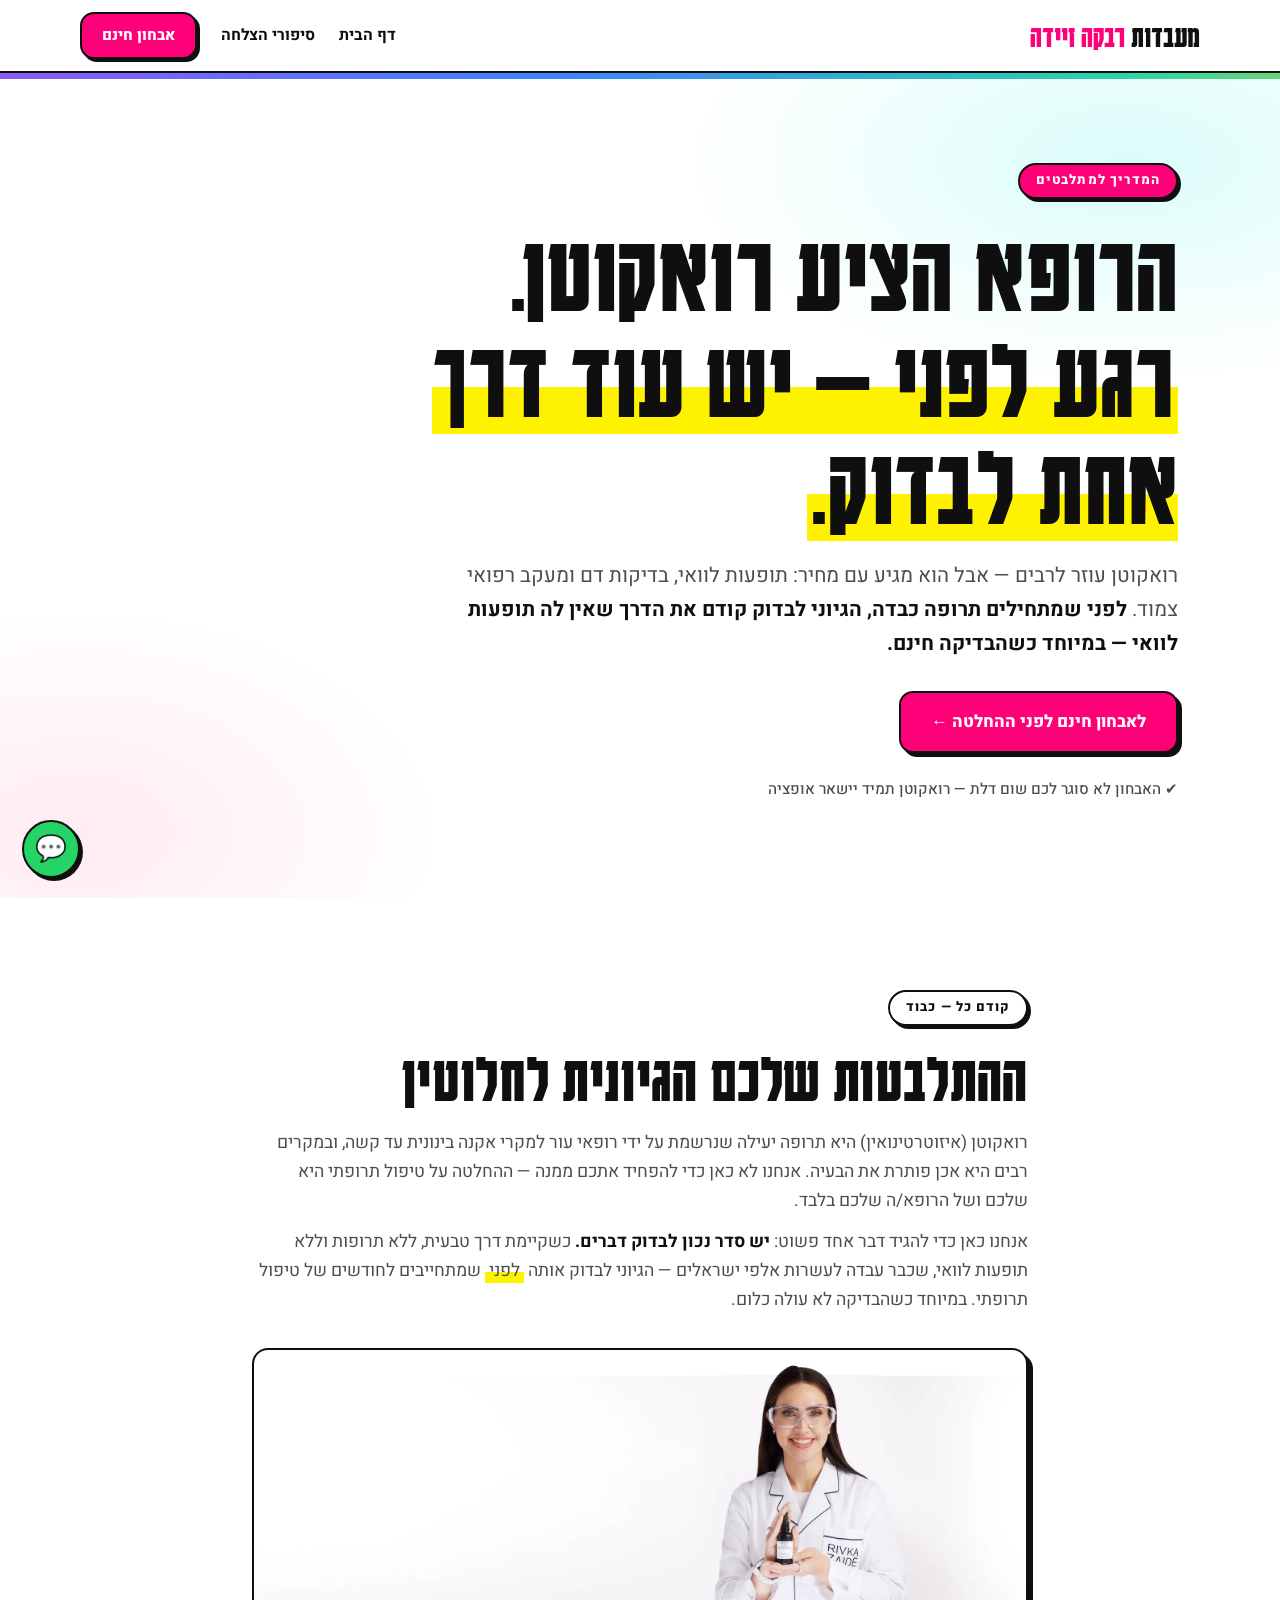
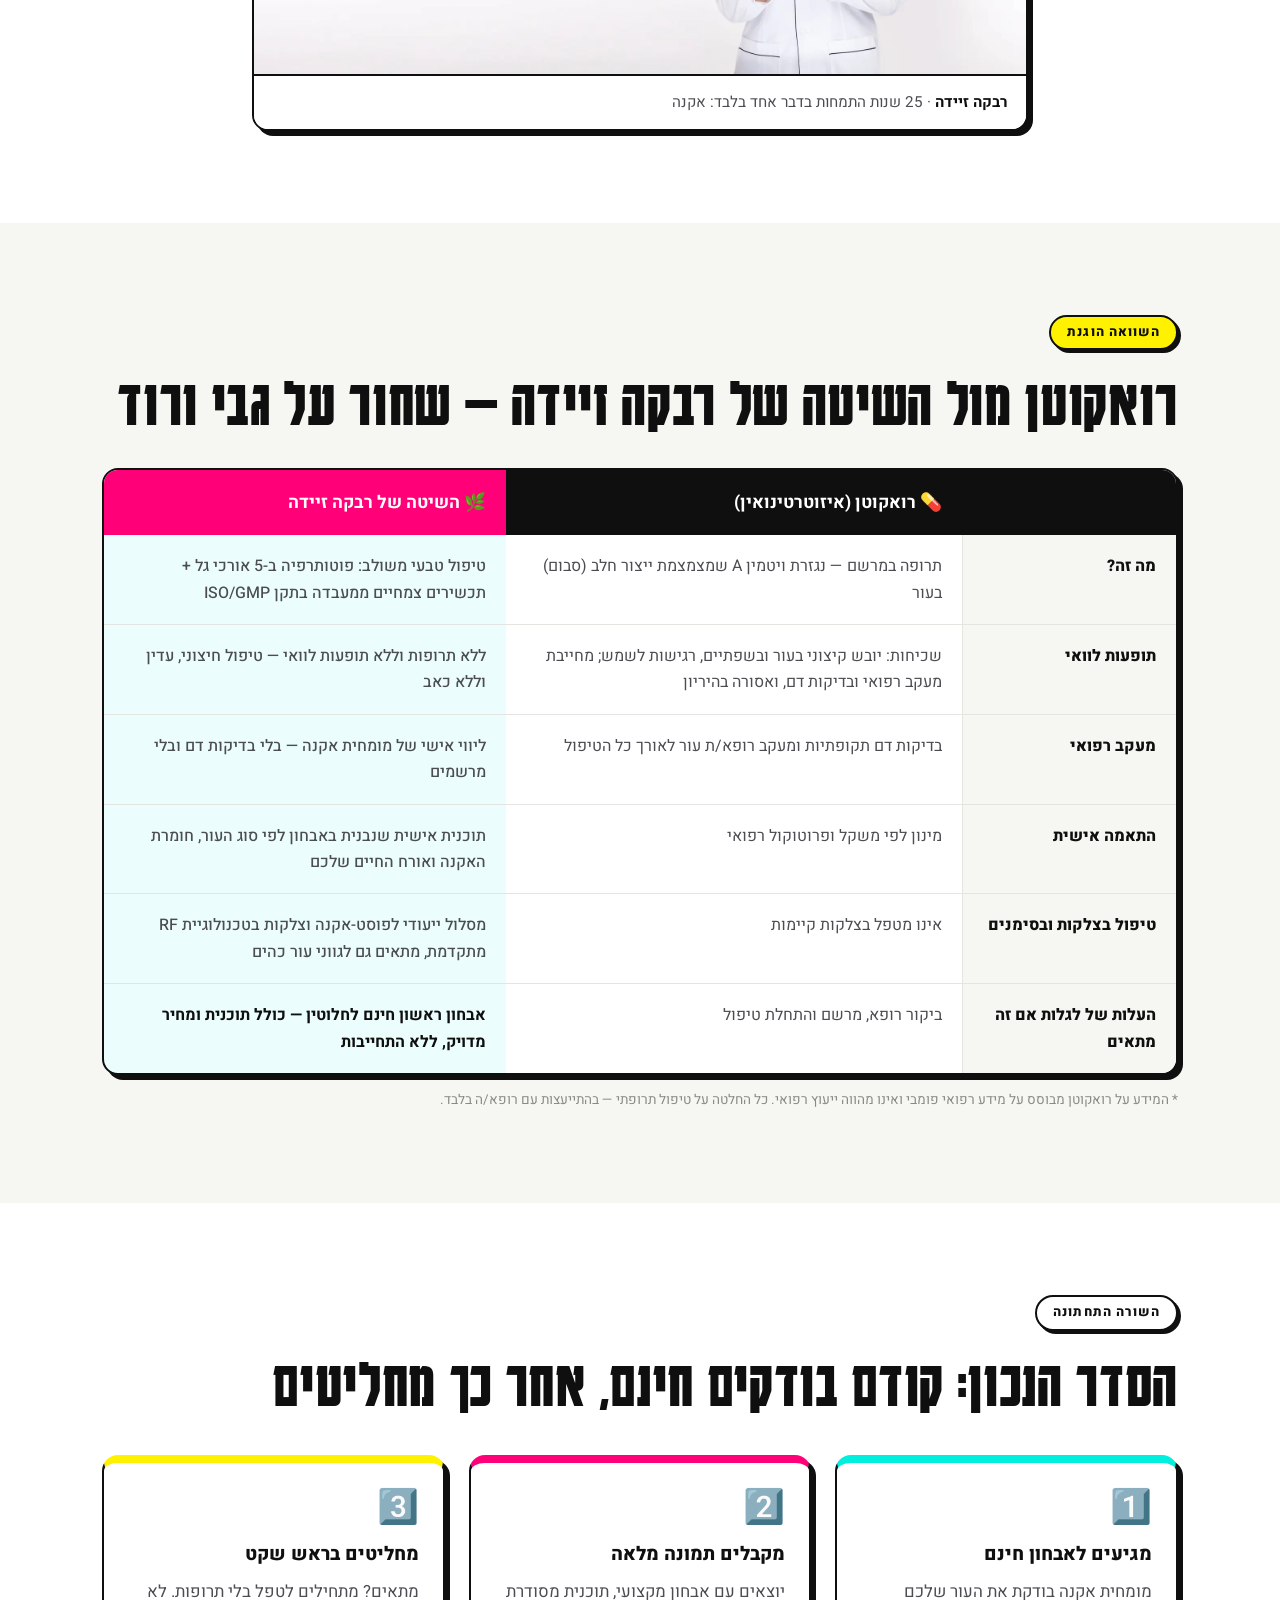
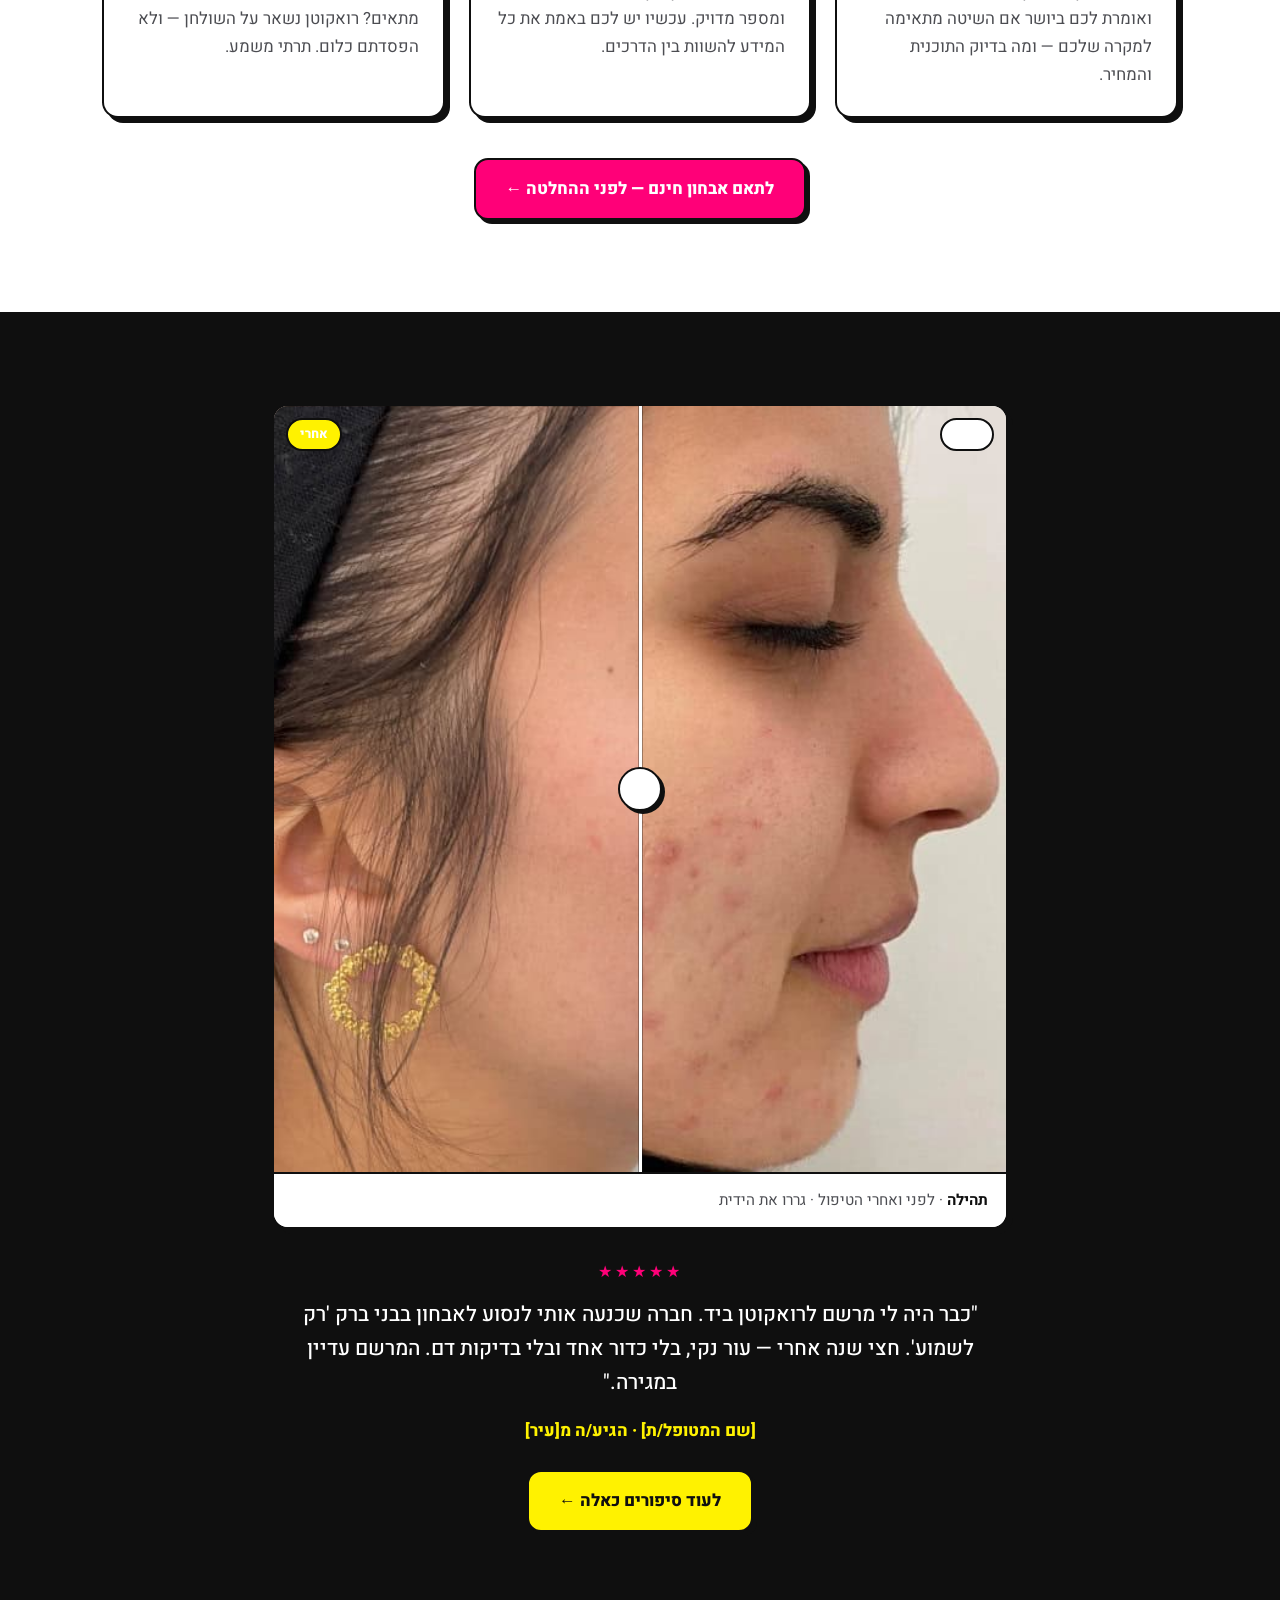
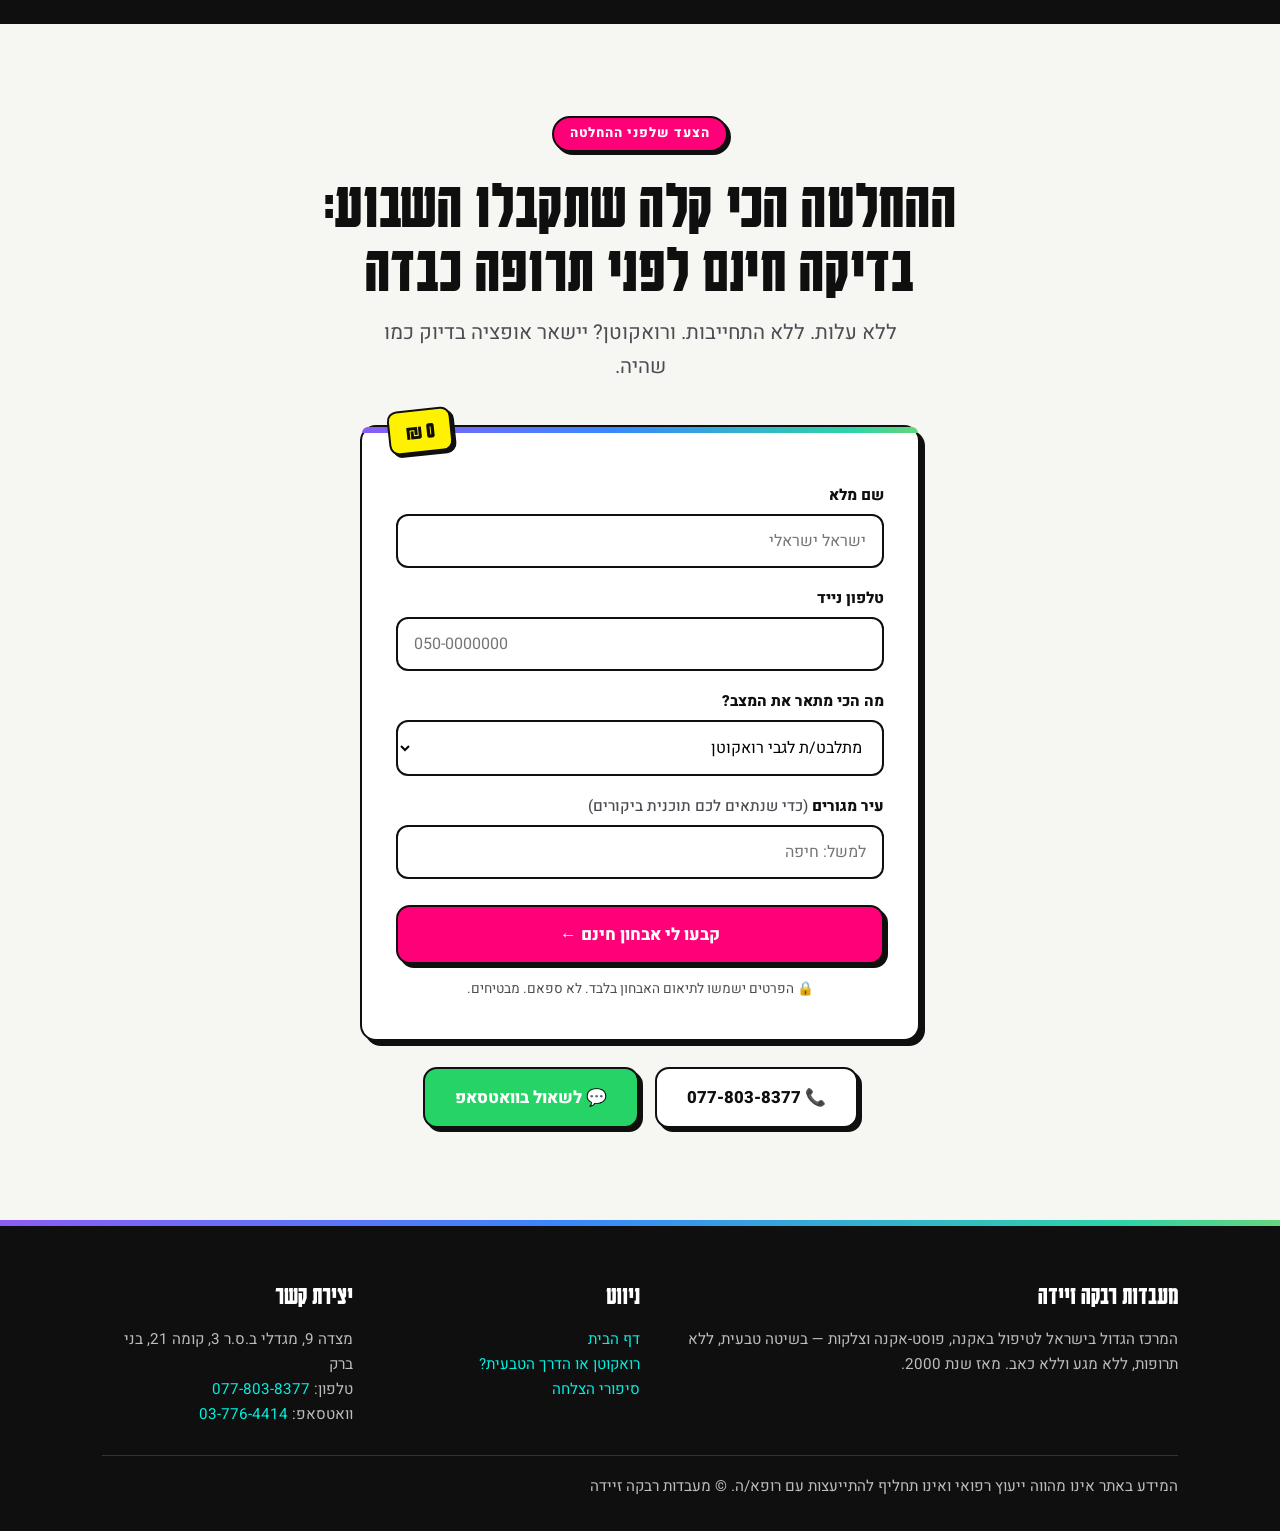
==== commit 43f043d0: "מבנה משפך סופי: הוכחה (סליידרים) מיד אחרי פס האמון; טופס ליד בכל אחד משלושת העמודים Co-Authored-By: " ====
--- a/roaccutane.html
+++ b/roaccutane.html
@@ -18,7 +18,7 @@
     <div class="nav-links">
       <a href="index.html">דף הבית</a>
       <a href="stories.html">סיפורי הצלחה</a>
-      <a href="index.html#form" class="btn btn-pink nav-cta">אבחון חינם</a>
+      <a href="#form" class="btn btn-pink nav-cta">אבחון חינם</a>
     </div>
   </div>
 </nav>
@@ -35,7 +35,7 @@
         <strong>לפני שמתחילים תרופה כבדה, הגיוני לבדוק קודם את הדרך שאין לה תופעות לוואי — במיוחד כשהבדיקה חינם.</strong>
       </p>
       <div class="hero-ctas">
-        <a href="index.html#form" class="btn btn-pink">לאבחון חינם לפני ההחלטה ←</a>
+        <a href="#form" class="btn btn-pink">לאבחון חינם לפני ההחלטה ←</a>
       </div>
       <p class="hero-note">✔ האבחון לא סוגר לכם שום דלת — רואקוטן תמיד יישאר אופציה</p>
     </div>
@@ -139,7 +139,7 @@
       </div>
     </div>
     <div class="reveal" style="text-align:center; margin-top:40px;">
-      <a href="index.html#form" class="btn btn-pink">לתאם אבחון חינם — לפני ההחלטה ←</a>
+      <a href="#form" class="btn btn-pink">לתאם אבחון חינם — לפני ההחלטה ←</a>
     </div>
   </div>
 </section>
@@ -170,13 +170,33 @@
   </div>
 </section>
 
-<!-- CTA סופי -->
-<section class="section section--tint">
+<!-- טופס המרה -->
+<section class="section section--tint" id="form">
   <div class="container final-cta">
+    <span class="kicker kicker--pink reveal">הצעד שלפני ההחלטה</span>
     <h2 class="reveal">ההחלטה הכי קלה שתקבלו השבוע:<br>בדיקה חינם לפני תרופה כבדה</h2>
     <p class="lead reveal">ללא עלות. ללא התחייבות. ורואקוטן? יישאר אופציה בדיוק כמו שהיה.</p>
-    <div class="cta-row reveal">
-      <a href="index.html#form" class="btn btn-pink">קבעו לי אבחון חינם ←</a>
+    <form class="form-wrap reveal" id="leadForm">
+      <span class="form-stamp" aria-hidden="true">0 ₪</span>
+      <label for="name">שם מלא</label>
+      <input type="text" id="name" name="name" required placeholder="ישראל ישראלי" autocomplete="name">
+      <label for="phone">טלפון נייד</label>
+      <input type="tel" id="phone" name="phone" required placeholder="050-0000000" pattern="[0-9\-+ ]{9,15}" autocomplete="tel">
+      <label for="severity">מה הכי מתאר את המצב?</label>
+      <select id="severity" name="severity">
+        <option>מתלבט/ת לגבי רואקוטן</option>
+        <option>אקנה פעילה — פנים</option>
+        <option>אקנה פעילה — גב / חזה / גוף</option>
+        <option>צלקות וסימני פוסט-אקנה</option>
+        <option>אקנה אצל הילד/ה שלי</option>
+      </select>
+      <label for="city">עיר מגורים <span class="opt">(כדי שנתאים לכם תוכנית ביקורים)</span></label>
+      <input type="text" id="city" name="city" placeholder="למשל: חיפה">
+      <button type="submit" class="btn btn-pink btn-block">קבעו לי אבחון חינם ←</button>
+      <p class="form-note">🔒 הפרטים ישמשו לתיאום האבחון בלבד. לא ספאם. מבטיחים.</p>
+    </form>
+    <div class="cta-row reveal" style="margin-top:26px;">
+      <a href="tel:0778038377" class="btn btn-outline">📞 077-803-8377</a>
       <a href="https://wa.me/97237764414?text=%D7%94%D7%99%D7%99%2C%20%D7%90%D7%A0%D7%99%20%D7%9E%D7%AA%D7%9C%D7%91%D7%98%2F%D7%AA%20%D7%9C%D7%92%D7%91%D7%99%20%D7%A8%D7%95%D7%90%D7%A7%D7%95%D7%98%D7%9F%20%D7%95%D7%90%D7%A9%D7%9E%D7%97%20%D7%9C%D7%AA%D7%90%D7%9D%20%D7%90%D7%91%D7%97%D7%95%D7%9F%20%D7%97%D7%99%D7%A0%D7%9D" class="btn btn-whatsapp">💬 לשאול בוואטסאפ</a>
     </div>
   </div>
@@ -211,7 +231,7 @@
 
 <a class="wa-float" href="https://wa.me/97237764414?text=%D7%94%D7%99%D7%99%2C%20%D7%90%D7%A9%D7%9E%D7%97%20%D7%9C%D7%AA%D7%90%D7%9D%20%D7%90%D7%91%D7%97%D7%95%D7%9F%20%D7%97%D7%99%D7%A0%D7%9D" aria-label="וואטסאפ">💬</a>
 <div class="mobile-cta">
-  <a href="index.html#form" class="btn btn-pink">אבחון חינם</a>
+  <a href="#form" class="btn btn-pink">אבחון חינם</a>
   <a href="tel:0778038377" class="btn btn-outline">📞 חייגו</a>
 </div>
 
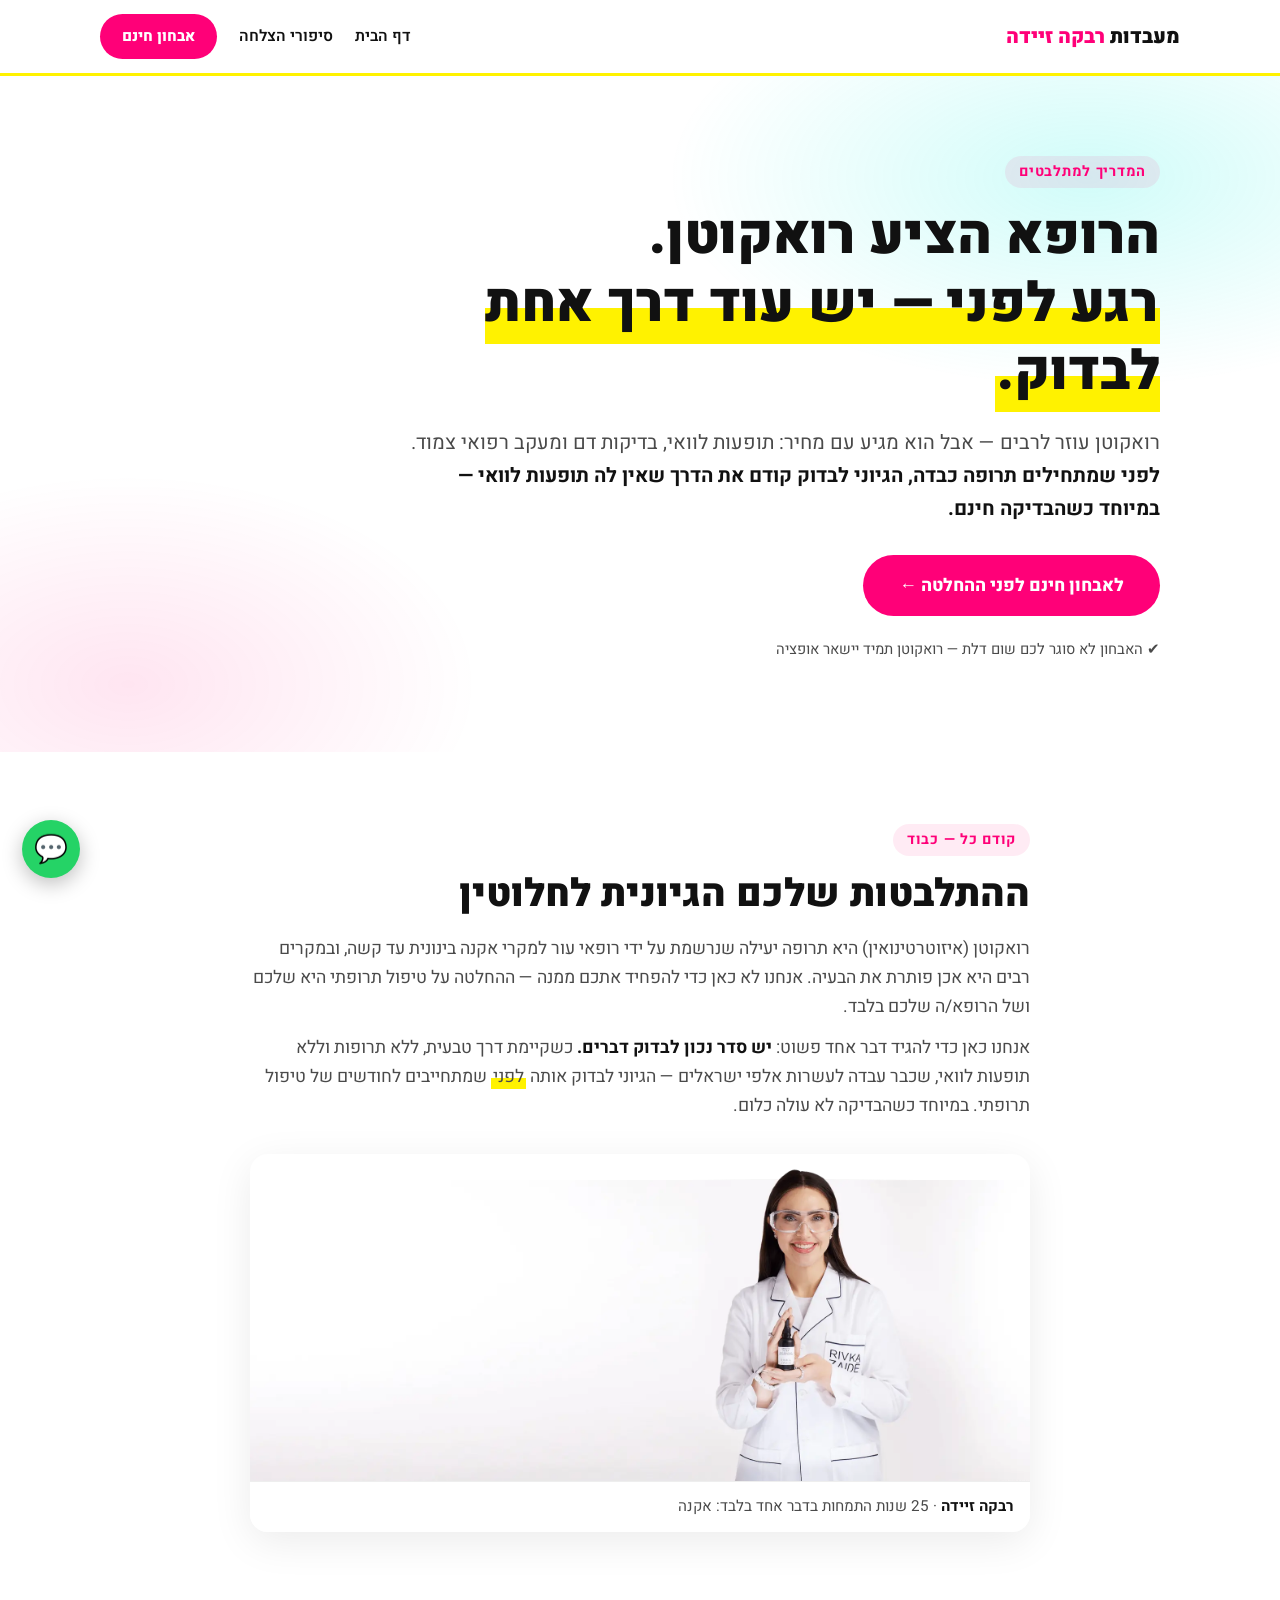
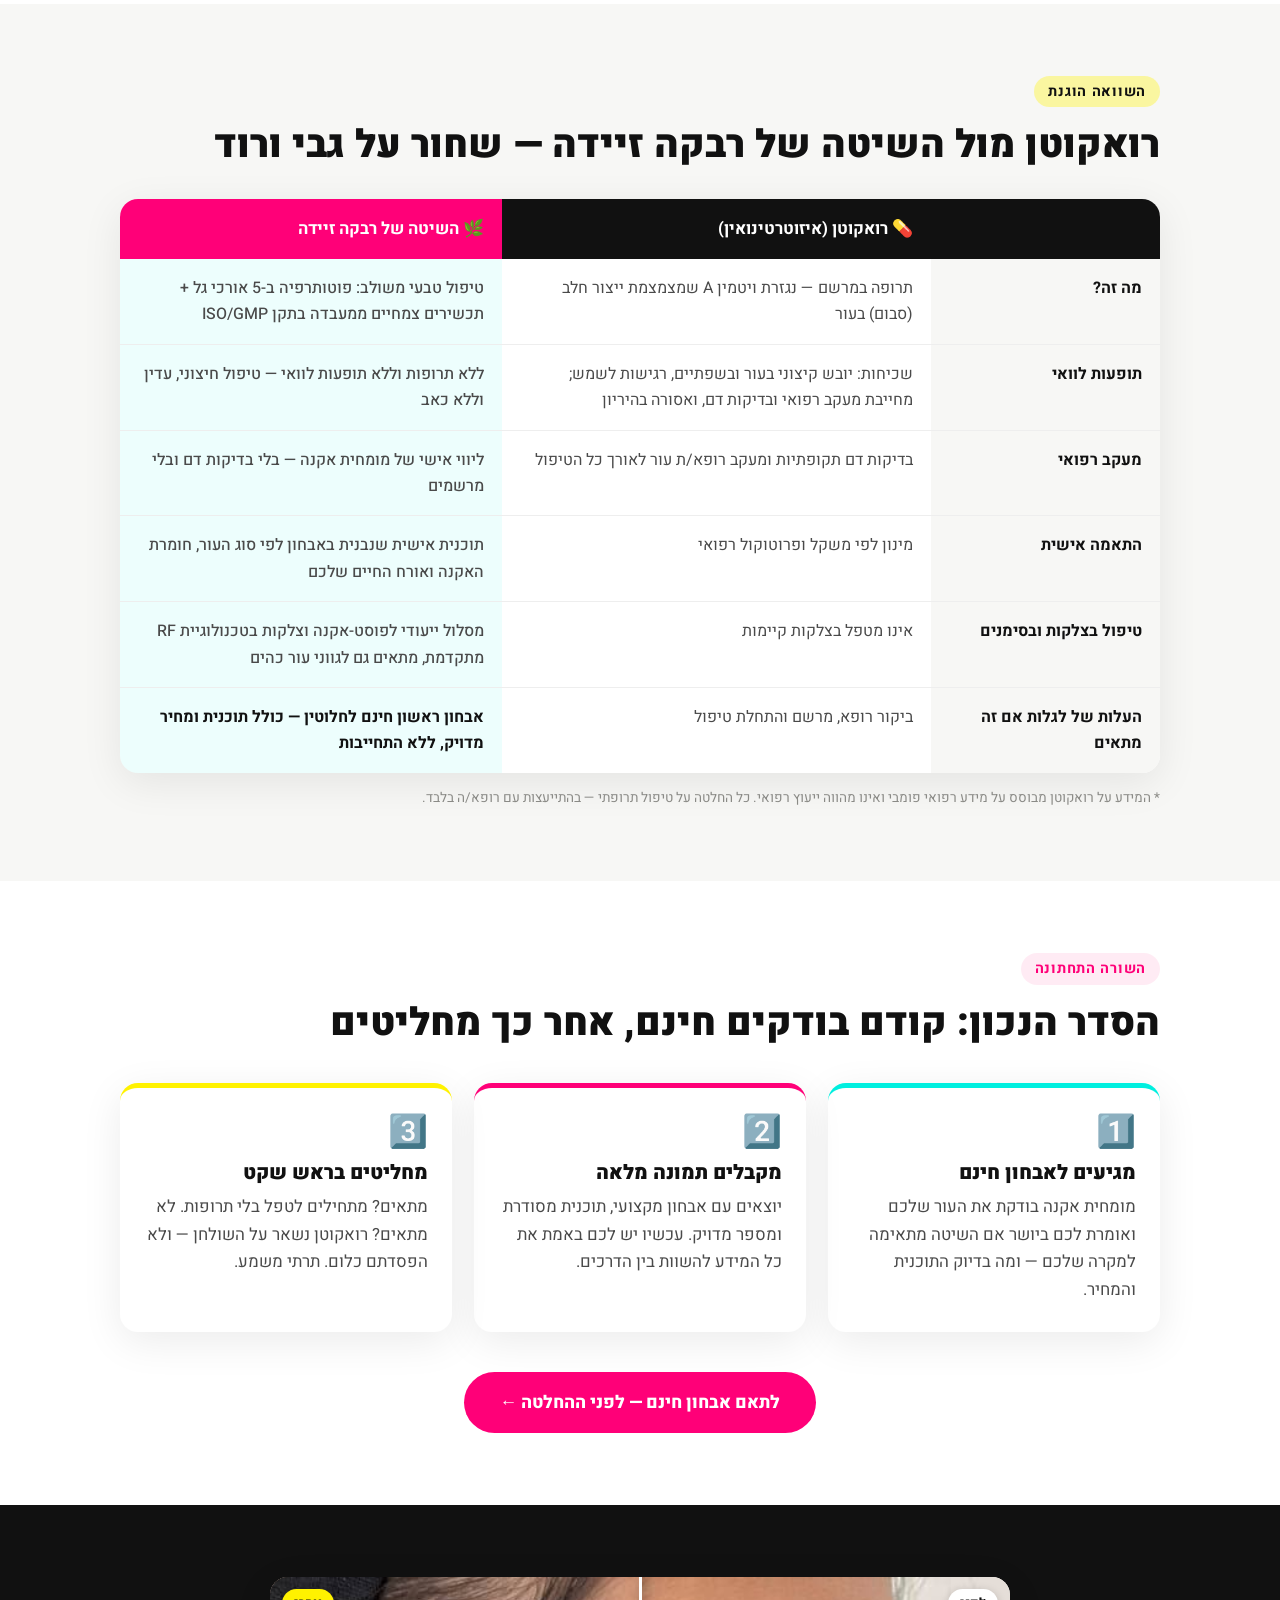
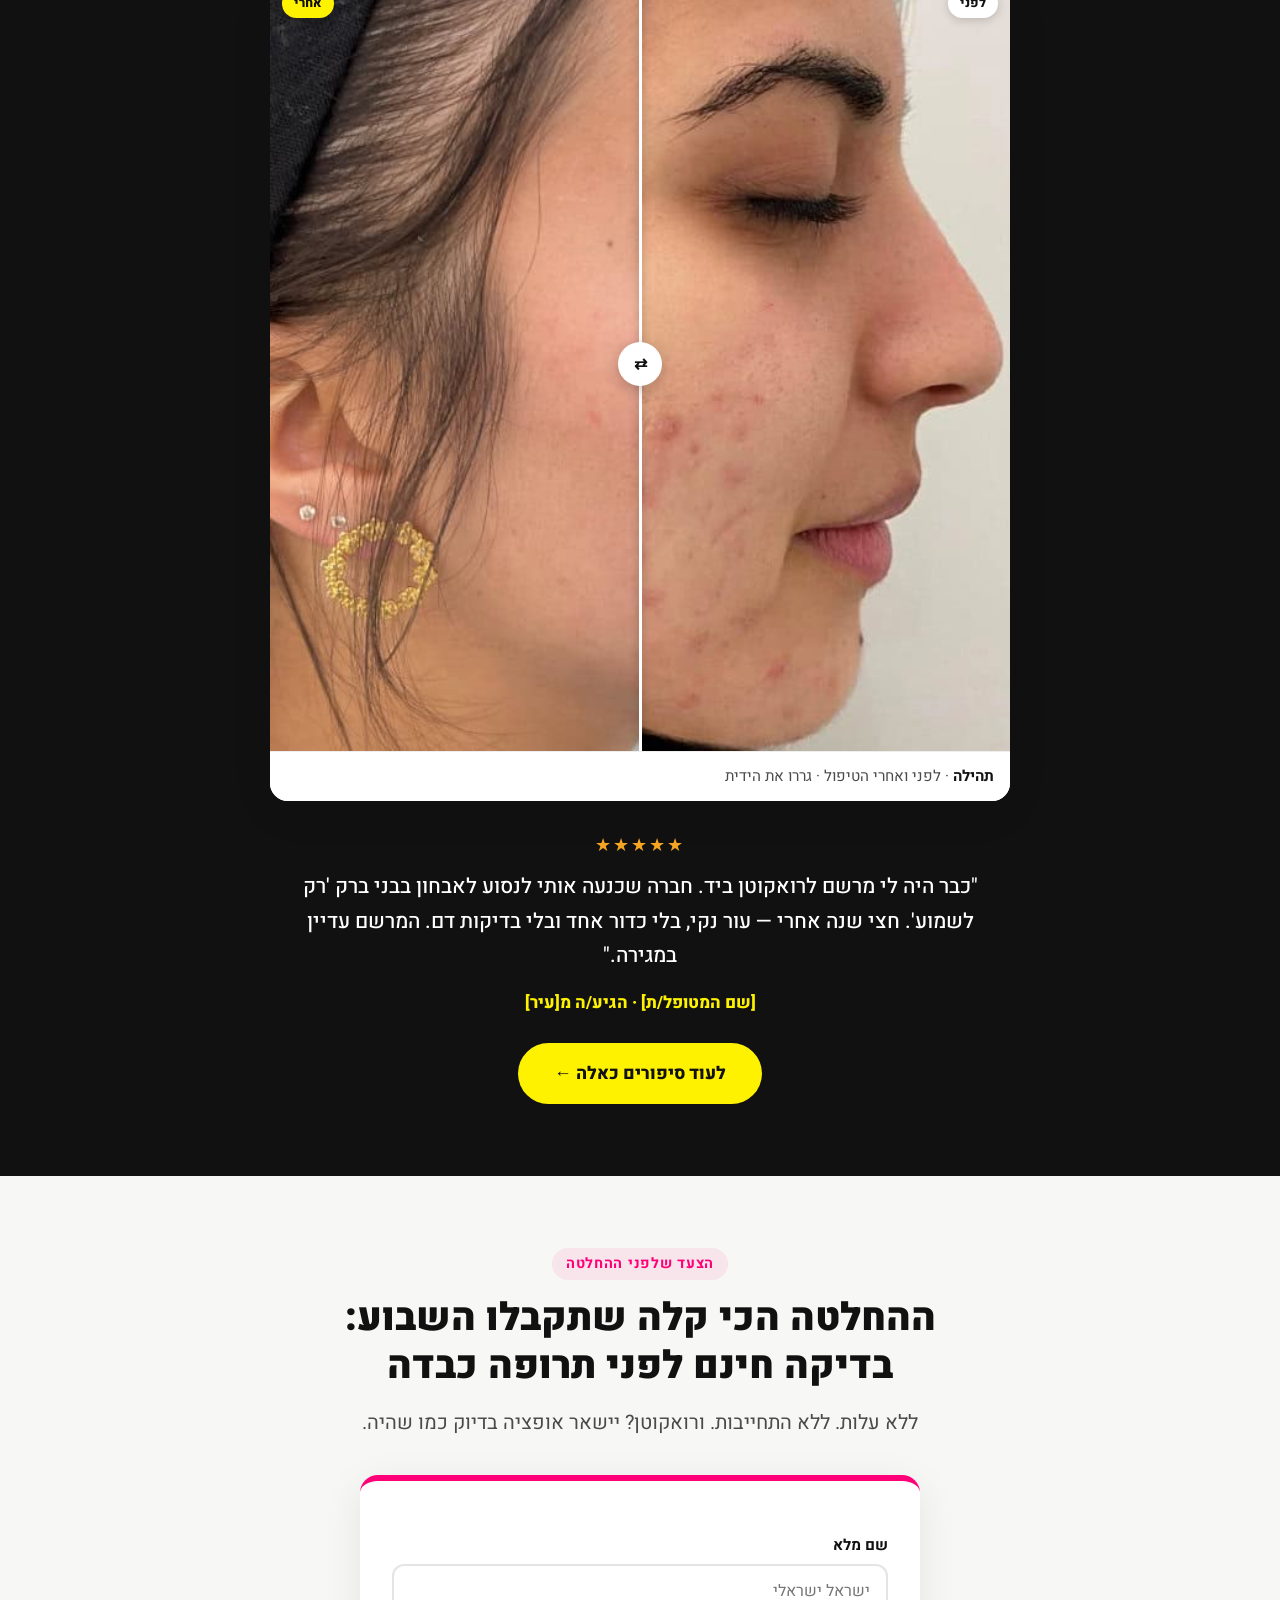
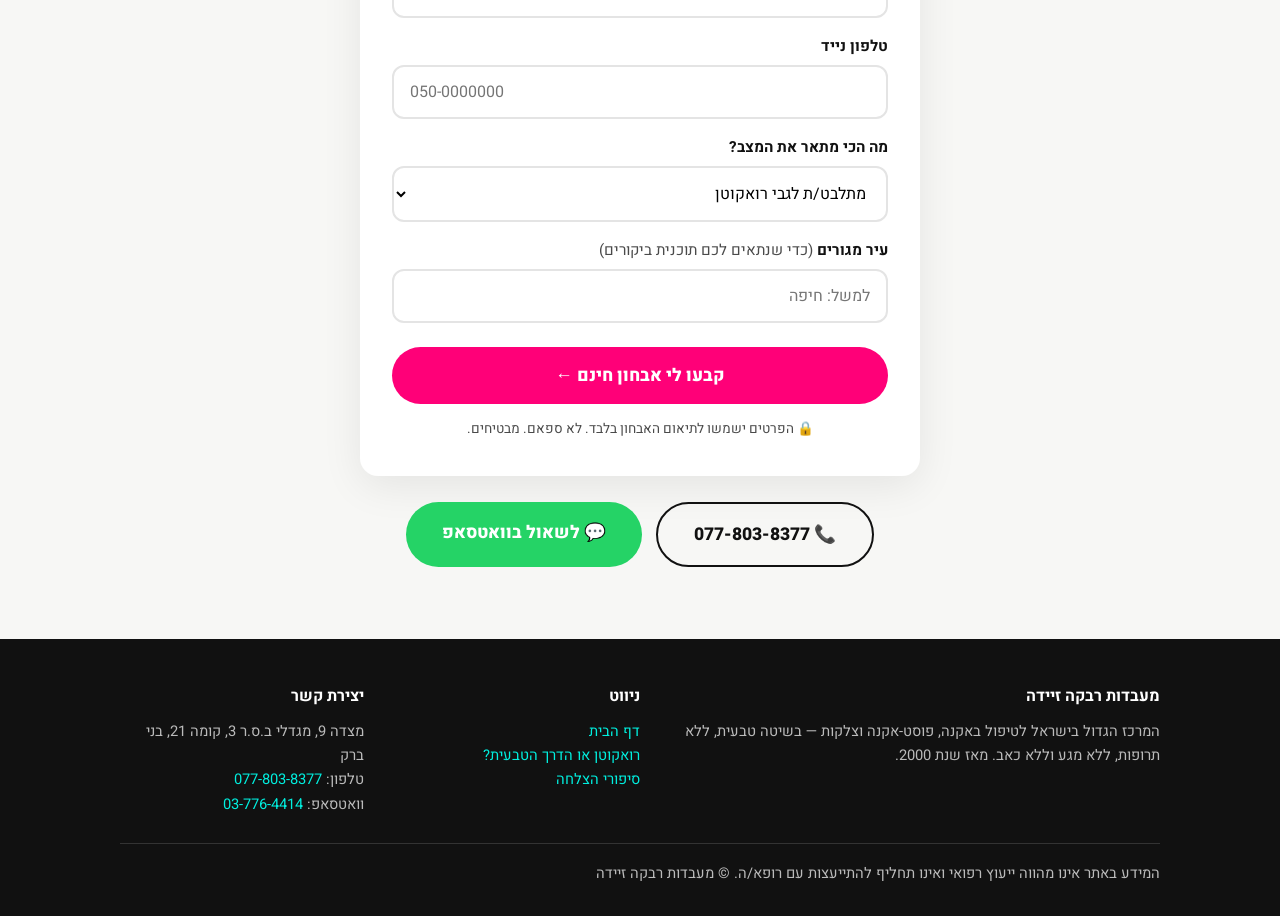
==== commit 494fb276: "חזרה לשפה העיצובית המקורית (Heebo, מעוגל, צללים רכים) על המבנה החדש Co-Authored-By: Claude Fable 5 <" ====
--- a/roaccutane.html
+++ b/roaccutane.html
@@ -7,7 +7,7 @@
   <meta name="description" content="מתלבטים לגבי רואקוטן? השוואה הוגנת בין טיפול תרופתי לשיטה הטבעית של מעבדות רבקה זיידה — לפני שמחליטים, שווה אבחון חינם.">
   <link rel="preconnect" href="https://fonts.googleapis.com">
   <link rel="preconnect" href="https://fonts.gstatic.com" crossorigin>
-  <link href="https://fonts.googleapis.com/css2?family=Karantina:wght@300;400;700&family=Heebo:wght@400;500;700;800;900&display=swap" rel="stylesheet">
+  <link href="https://fonts.googleapis.com/css2?family=Heebo:wght@400;500;700;800;900&display=swap" rel="stylesheet">
   <link rel="stylesheet" href="styles.css">
 </head>
 <body>
--- a/styles.css
+++ b/styles.css
@@ -1,26 +1,19 @@
 /* ============================================================
-   מעבדות רבקה זיידה — "מעבדה פופ"
-   שפה: לבן מעבדה + דיו שחור + ורוד זיידה + צהוב מרקר + טורקיז,
-   חתימה: פס הספקטרום — 5 אורכי הגל של מכשיר הפוטותרפיה.
-   טיפוגרפיה: Karantina (תצוגה) / Heebo (גוף).
+   מעבדות רבקה זיידה — העיצוב המקורי (רך ומעוגל)
+   Heebo, פינות מעוגלות, צללים עדינים, כפתורי גלולה —
+   על המבנה המשופר: הוכחה קודם, סליידרים, טופס בכל עמוד.
    ============================================================ */
 :root {
   --pink: #ff0078;
   --yellow: #fff200;
   --teal: #00efdf;
-  --ink: #0f0f0f;
-  --smoke: #4c4d52;
-  --paper: #ffffff;
-  --paper-2: #f6f6f3;
+  --black: #111111;
+  --gray: #4a4a4a;
+  --light: #f7f7f5;
+  --white: #ffffff;
   --wa: #25d366;
-  --spectrum: linear-gradient(90deg, #8b5cf6, #3a86ff, #2dd4a7, #ffd60a, #ff5a5a, #8b5cf6);
-  --font-display: 'Karantina', 'Heebo', sans-serif;
-  --font-body: 'Heebo', sans-serif;
-  --radius: 16px;
-  --line: 2px solid var(--ink);
-  --pop: 5px 5px 0 var(--ink);
-  --pop-sm: 3px 3px 0 var(--ink);
-  --container: 1120px;
+  --radius: 18px;
+  --shadow: 0 10px 40px rgba(0, 0, 0, 0.08);
 }
 
 * { margin: 0; padding: 0; box-sizing: border-box; }
@@ -28,9 +21,9 @@
 html { scroll-behavior: smooth; }
 
 body {
-  font-family: var(--font-body);
-  color: var(--ink);
-  background: var(--paper);
+  font-family: 'Heebo', sans-serif;
+  color: var(--black);
+  background: var(--white);
   line-height: 1.65;
   -webkit-font-smoothing: antialiased;
 }
@@ -45,79 +38,63 @@
   border-radius: 4px;
 }
 
-.container { max-width: var(--container); margin: 0 auto; padding: 0 22px; }
+.container { max-width: 1080px; margin: 0 auto; padding: 0 20px; }
 
 /* ---------- טיפוגרפיה ---------- */
-h1, h2 {
-  font-family: var(--font-display);
-  font-weight: 700;
-  line-height: 0.95;
-  letter-spacing: 0.01em;
-}
-h1 { font-size: clamp(3.6rem, 9vw, 7rem); }
-h2 { font-size: clamp(2.6rem, 5.5vw, 4.2rem); margin-bottom: 18px; }
-h3 { font-family: var(--font-body); font-weight: 800; font-size: 1.18rem; margin-bottom: 8px; }
-p { color: var(--smoke); font-size: 1.05rem; }
-.lead { font-size: 1.28rem; color: var(--smoke); }
-strong { color: var(--ink); }
+h1, h2, h3 { font-weight: 900; line-height: 1.25; }
+h1 { font-size: clamp(2rem, 5vw, 3.4rem); }
+h2 { font-size: clamp(1.6rem, 4vw, 2.4rem); margin-bottom: 16px; }
+h3 { font-size: 1.25rem; margin-bottom: 8px; }
+p { color: var(--gray); font-size: 1.05rem; }
+.lead { font-size: 1.25rem; color: var(--gray); }
+strong { color: var(--black); }
 
 .highlight {
-  background: linear-gradient(transparent 58%, var(--yellow) 58%);
-  padding: 0 4px;
+  background: linear-gradient(transparent 55%, var(--yellow) 55%);
+  padding: 0 2px;
 }
 
 .kicker {
   display: inline-block;
-  font-weight: 800;
-  font-size: 0.82rem;
-  letter-spacing: 0.08em;
-  color: var(--ink);
-  background: var(--paper);
-  border: var(--line);
+  font-weight: 700;
+  font-size: 0.9rem;
+  letter-spacing: 0.05em;
+  color: var(--pink);
+  background: rgba(255, 0, 120, 0.08);
   border-radius: 100px;
-  box-shadow: var(--pop-sm);
-  padding: 5px 16px;
-  margin-bottom: 20px;
-}
-.kicker--pink { background: var(--pink); color: #fff; }
-.kicker--yellow { background: var(--yellow); }
-
-/* ---------- פס הספקטרום — החתימה ---------- */
-.spectrum {
-  height: 6px;
-  background: var(--spectrum);
-  background-size: 220% 100%;
-  animation: spectrum-flow 14s linear infinite;
-}
-.spectrum--thin { height: 4px; }
-@keyframes spectrum-flow {
-  from { background-position: 0% 0; }
-  to { background-position: -220% 0; }
-}
-
-/* ---------- כפתורים — מדבקות מעבדה ---------- */
+  padding: 4px 14px;
+  margin-bottom: 14px;
+}
+.kicker--pink { color: var(--pink); background: rgba(255, 0, 120, 0.08); }
+.kicker--yellow { color: var(--black); background: rgba(255, 242, 0, 0.35); }
+
+/* פס הספקטרום — לא בשימוש בעיצוב הזה */
+.spectrum { display: none; }
+
+/* ---------- כפתורים ---------- */
 .btn {
   display: inline-block;
-  font-family: var(--font-body);
+  font-family: inherit;
   font-weight: 800;
-  font-size: 1.05rem;
+  font-size: 1.1rem;
   text-decoration: none;
   text-align: center;
-  color: var(--ink);
-  background: var(--paper);
-  border: var(--line);
-  border-radius: 14px;
-  box-shadow: 4px 4px 0 var(--ink);
-  padding: 15px 30px;
+  border: none;
+  border-radius: 100px;
+  padding: 16px 36px;
   cursor: pointer;
+  color: var(--black);
+  background: var(--white);
   transition: transform 0.15s ease, box-shadow 0.15s ease;
 }
-.btn:hover { transform: translate(-2px, -2px); box-shadow: 7px 7px 0 var(--ink); }
-.btn:active { transform: translate(1px, 1px); box-shadow: 2px 2px 0 var(--ink); }
-.btn-pink { background: var(--pink); color: #fff; }
-.btn-yellow { background: var(--yellow); }
-.btn-whatsapp { background: var(--wa); color: #fff; }
-.btn-outline { background: var(--paper); }
+.btn:hover { transform: translateY(-2px); box-shadow: 0 8px 24px rgba(0, 0, 0, 0.18); }
+.btn-pink { background: var(--pink); color: var(--white); }
+.btn-pink:hover { box-shadow: 0 8px 24px rgba(255, 0, 120, 0.35); }
+.btn-yellow { background: var(--yellow); color: var(--black); }
+.btn-yellow:hover { box-shadow: 0 8px 24px rgba(255, 242, 0, 0.5); }
+.btn-whatsapp { background: var(--wa); color: var(--white); }
+.btn-whatsapp:hover { box-shadow: 0 8px 24px rgba(37, 211, 102, 0.4); }
+.btn-outline { background: transparent; border: 2px solid var(--black); }
 .btn-block { display: block; width: 100%; }
 
 /* ---------- ניווט ---------- */
@@ -125,145 +102,122 @@
   position: sticky;
   top: 0;
   z-index: 100;
-  background: var(--paper);
-  border-bottom: var(--line);
+  background: var(--white);
+  border-bottom: 3px solid var(--yellow);
 }
 .nav-inner {
   display: flex;
   align-items: center;
   justify-content: space-between;
-  padding: 12px 0;
+  padding: 14px 0;
   gap: 16px;
 }
 .logo {
-  font-family: var(--font-display);
-  font-weight: 700;
-  font-size: 2rem;
-  line-height: 1;
+  font-weight: 900;
+  font-size: 1.25rem;
+  line-height: 1.1;
   text-decoration: none;
-  color: var(--ink);
+  color: var(--black);
 }
 .logo span { color: var(--pink); }
-.nav-links { display: flex; gap: 24px; align-items: center; }
+.nav-links { display: flex; gap: 22px; align-items: center; }
 .nav-links a:not(.btn) {
   text-decoration: none;
-  font-weight: 700;
+  font-weight: 600;
   font-size: 0.98rem;
 }
 .nav-links a:not(.btn):hover { color: var(--pink); }
-.nav-cta { padding: 9px 20px; font-size: 0.95rem; box-shadow: var(--pop-sm); }
+.nav-cta { padding: 10px 22px; font-size: 0.95rem; }
 
 /* ---------- Hero ---------- */
 .hero {
   position: relative;
   overflow: hidden;
-  padding: 84px 0 96px;
+  padding: 80px 0 90px;
   background:
-    radial-gradient(640px 320px at 88% 10%, rgba(0, 239, 223, 0.14), transparent 70%),
-    radial-gradient(520px 320px at 6% 92%, rgba(255, 0, 120, 0.08), transparent 70%),
-    var(--paper);
+    radial-gradient(600px 300px at 85% 15%, rgba(0, 239, 223, 0.18), transparent 70%),
+    radial-gradient(500px 300px at 10% 90%, rgba(255, 0, 120, 0.10), transparent 70%),
+    var(--white);
 }
 .hero-grid {
   display: grid;
   grid-template-columns: 1.15fr 0.85fr;
-  gap: 56px;
+  gap: 48px;
   align-items: center;
 }
-.hero h1 { margin-bottom: 22px; }
-.hero .lead { margin-bottom: 30px; max-width: 34ch; }
-.hero-ctas { display: flex; gap: 16px; flex-wrap: wrap; margin-bottom: 24px; }
-.hero-note { font-size: 0.95rem; color: var(--smoke); font-weight: 500; }
-.hero-note strong { color: var(--ink); }
-
-/* קולאז' תמונה — מסגרת מדבקה */
+.hero h1 { margin-bottom: 20px; }
+.hero .lead { margin-bottom: 30px; }
+.hero-ctas { display: flex; gap: 14px; flex-wrap: wrap; margin-bottom: 22px; }
+.hero-note { font-size: 0.92rem; color: var(--gray); }
+.hero-note strong { color: var(--black); }
+
+/* תמונת ההירו — מסגרת רכה */
 .polaroid {
   position: relative;
-  background: var(--paper);
-  border: var(--line);
-  border-radius: var(--radius);
-  box-shadow: var(--pop);
-  padding: 14px 14px 18px;
-  transform: rotate(-2deg);
-}
-.polaroid img { border-radius: 8px; width: 100%; }
+  background: linear-gradient(160deg, rgba(0, 239, 223, 0.25), rgba(255, 0, 120, 0.12));
+  border-radius: var(--radius);
+  box-shadow: var(--shadow);
+  padding: 18px;
+}
+.polaroid img { border-radius: 12px; width: 100%; }
 .polaroid figcaption {
+  text-align: center;
+  font-size: 0.9rem;
   font-weight: 700;
-  font-size: 0.95rem;
+  margin-top: 10px;
+  color: var(--black);
+}
+.sticker { display: none; }
+
+/* ---------- מקטעים ---------- */
+.section { padding: 72px 0; }
+.section--tint { background: var(--light); }
+.section--ink { background: var(--black); color: var(--white); }
+.section--ink h2, .section--ink h3 { color: var(--white); }
+.section--ink p { color: #d5d5d5; }
+.section--ink strong { color: var(--white); }
+
+/* ---------- פס אמון ---------- */
+.trust-bar { background: var(--black); padding: 28px 0; }
+.trust-grid {
+  display: grid;
+  grid-template-columns: repeat(4, 1fr);
+  gap: 20px;
   text-align: center;
-  margin-top: 12px;
-}
-.sticker {
-  position: absolute;
-  font-weight: 800;
-  font-size: 0.8rem;
-  letter-spacing: 0.04em;
-  background: var(--yellow);
-  border: var(--line);
-  border-radius: 100px;
-  box-shadow: var(--pop-sm);
-  padding: 6px 14px;
-  white-space: nowrap;
-}
-.sticker--teal { background: var(--teal); }
-.sticker--pink { background: var(--pink); color: #fff; }
-.sticker-tl { top: -14px; right: -10px; transform: rotate(4deg); }
-.sticker-br { bottom: 74px; left: -14px; transform: rotate(-5deg); }
-
-/* ---------- מקטעים ---------- */
-.section { padding: 92px 0; }
-.section--tint { background: var(--paper-2); }
-.section--ink { background: var(--ink); color: var(--paper); }
-.section--ink h2, .section--ink h3 { color: var(--paper); }
-.section--ink p { color: #cfcfcf; }
-.section--ink strong { color: var(--paper); }
-
-/* ---------- פס אמון ---------- */
-.trust-bar {
-  background: var(--ink);
-  border-top: var(--line);
-  border-bottom: var(--line);
-  padding: 34px 0;
-}
-.trust-grid {
-  display: grid;
-  grid-template-columns: repeat(4, 1fr);
-  gap: 24px;
-  text-align: center;
 }
 .trust-num {
-  font-family: var(--font-display);
-  font-weight: 700;
-  font-size: clamp(2.6rem, 4.5vw, 3.8rem);
-  line-height: 1;
+  font-size: 1.9rem;
+  font-weight: 900;
   color: var(--yellow);
+  line-height: 1.1;
   direction: ltr;
 }
-.trust-label { color: var(--paper); font-size: 0.95rem; margin-top: 6px; font-weight: 500; }
+.trust-label { color: var(--white); font-size: 0.92rem; margin-top: 4px; }
 
 /* ---------- כרטיסים ---------- */
 .cards {
   display: grid;
   grid-template-columns: repeat(3, 1fr);
-  gap: 24px;
-  margin-top: 40px;
+  gap: 22px;
+  margin-top: 36px;
 }
 .card {
-  background: var(--paper);
-  border: var(--line);
-  border-radius: var(--radius);
-  box-shadow: var(--pop);
+  background: var(--white);
+  border-radius: var(--radius);
   padding: 28px 24px;
-}
-.card .icon { font-size: 2.1rem; margin-bottom: 14px; line-height: 1; }
-.card--pink { border-top: 8px solid var(--pink); }
-.card--teal { border-top: 8px solid var(--teal); }
-.card--yellow { border-top: 8px solid var(--yellow); }
+  box-shadow: var(--shadow);
+  border-top: 5px solid var(--teal);
+}
+.card .icon { font-size: 2rem; margin-bottom: 12px; line-height: 1; }
+.card--teal { border-top-color: var(--teal); }
+.card--pink { border-top-color: var(--pink); }
+.card--yellow { border-top-color: var(--yellow); }
 
 /* ---------- שני טורים ---------- */
 .two-col {
   display: grid;
   grid-template-columns: 1fr 1fr;
-  gap: 52px;
+  gap: 48px;
   align-items: start;
 }
 
@@ -271,46 +225,37 @@
 .check-list { list-style: none; margin-top: 18px; }
 .check-list li {
   position: relative;
-  padding-right: 36px;
-  margin-bottom: 14px;
+  padding-right: 34px;
+  margin-bottom: 12px;
   font-size: 1.05rem;
-  color: var(--smoke);
+  color: var(--gray);
 }
 .check-list li::before {
   content: "✔";
   position: absolute;
   right: 0;
-  top: 2px;
-  width: 24px;
-  height: 24px;
-  display: flex;
-  align-items: center;
-  justify-content: center;
-  font-size: 0.75rem;
-  color: var(--ink);
-  background: var(--teal);
-  border: var(--line);
-  border-radius: 50%;
-}
-
-/* ---------- תהליך ממוספר (סדר אמיתי) ---------- */
+  top: 0;
+  color: var(--pink);
+  font-weight: 900;
+}
+
+/* ---------- תהליך ממוספר ---------- */
 .steps { list-style: none; margin-top: 18px; counter-reset: step; }
 .steps li {
   position: relative;
-  padding-right: 64px;
-  margin-bottom: 22px;
-  color: var(--smoke);
+  padding-right: 56px;
+  margin-bottom: 20px;
+  color: var(--gray);
 }
 .steps li::before {
   counter-increment: step;
   content: "0" counter(step);
   position: absolute;
   right: 0;
-  top: -6px;
-  font-family: var(--font-display);
-  font-weight: 700;
-  font-size: 2.6rem;
-  line-height: 1;
+  top: 0;
+  font-weight: 900;
+  font-size: 1.5rem;
+  line-height: 1.2;
   color: var(--pink);
 }
 
@@ -318,14 +263,13 @@
 .ba-grid {
   display: grid;
   grid-template-columns: 1fr 1fr;
-  gap: 26px;
-  margin-top: 40px;
+  gap: 22px;
+  margin-top: 36px;
 }
 .ba-frame {
-  background: var(--paper);
-  border: var(--line);
-  border-radius: var(--radius);
-  box-shadow: var(--pop);
+  background: var(--white);
+  border-radius: var(--radius);
+  box-shadow: var(--shadow);
   overflow: hidden;
 }
 .ba-slider {
@@ -333,7 +277,7 @@
   aspect-ratio: 600 / 628;
   overflow: hidden;
   touch-action: pan-y;
-  direction: ltr; /* ציר הגרירה קבוע, התוכן ממילא תמונה */
+  direction: ltr;
 }
 .ba-layer {
   position: absolute;
@@ -354,8 +298,8 @@
   left: var(--pos, 50%);
   width: 3px;
   margin-left: -1.5px;
-  background: var(--paper);
-  box-shadow: 0 0 0 1px rgba(15, 15, 15, 0.35);
+  background: var(--white);
+  box-shadow: 0 0 10px rgba(0, 0, 0, 0.35);
   pointer-events: none;
 }
 .ba-grip {
@@ -366,14 +310,14 @@
   width: 44px;
   height: 44px;
   border-radius: 50%;
-  background: var(--paper);
-  border: var(--line);
-  box-shadow: var(--pop-sm);
+  background: var(--white);
+  box-shadow: 0 4px 16px rgba(0, 0, 0, 0.25);
   display: flex;
   align-items: center;
   justify-content: center;
   font-weight: 800;
   font-size: 1rem;
+  color: var(--black);
   pointer-events: none;
 }
 .ba-tag {
@@ -382,9 +326,10 @@
   font-weight: 800;
   font-size: 0.8rem;
   padding: 4px 12px;
-  border: var(--line);
   border-radius: 100px;
-  background: var(--paper);
+  background: var(--white);
+  box-shadow: 0 2px 10px rgba(0, 0, 0, 0.18);
+  color: var(--black);
   pointer-events: none;
 }
 .ba-tag--before { right: 12px; }
@@ -401,26 +346,25 @@
 }
 .ba-caption {
   font-size: 0.95rem;
-  color: var(--smoke);
-  padding: 14px 18px;
-  border-top: var(--line);
-  background: var(--paper);
-}
-.ba-caption strong { color: var(--ink); }
+  color: var(--gray);
+  padding: 12px 16px;
+  border-top: 1px solid #eee;
+  background: var(--white);
+}
+.ba-caption strong { color: var(--black); }
 .ba-hint {
   text-align: center;
   font-size: 0.9rem;
-  color: var(--smoke);
+  color: var(--gray);
   margin-top: 18px;
 }
 
 /* ---------- תמונות כלליות ---------- */
 .img-card {
-  border: var(--line);
-  border-radius: var(--radius);
-  box-shadow: var(--pop);
+  border-radius: var(--radius);
+  box-shadow: var(--shadow);
   overflow: hidden;
-  background: var(--paper);
+  background: var(--white);
 }
 .img-card img { width: 100%; }
 
@@ -428,105 +372,79 @@
 .testimonials {
   display: grid;
   grid-template-columns: repeat(3, 1fr);
-  gap: 24px;
-  margin-top: 40px;
+  gap: 22px;
+  margin-top: 36px;
 }
 .testimonial {
-  background: var(--paper);
-  border: var(--line);
-  border-radius: var(--radius);
-  box-shadow: var(--pop);
+  background: var(--white);
+  border-radius: var(--radius);
   padding: 26px 24px;
+  box-shadow: var(--shadow);
   display: flex;
   flex-direction: column;
 }
-.stars { color: var(--pink); font-size: 1rem; margin-bottom: 12px; letter-spacing: 3px; }
-.testimonial blockquote { flex: 1; font-size: 1rem; color: var(--smoke); }
-.testimonial .who { margin-top: 18px; font-weight: 800; font-size: 0.95rem; }
+.stars { color: #f5a623; font-size: 1.1rem; margin-bottom: 10px; letter-spacing: 2px; }
+.testimonial blockquote { flex: 1; font-size: 1rem; color: var(--gray); }
+.testimonial .who { margin-top: 16px; font-weight: 700; font-size: 0.95rem; }
 .testimonial .who span {
   display: block;
-  font-weight: 600;
+  font-weight: 500;
   color: var(--pink);
   font-size: 0.85rem;
 }
 
-/* ---------- תיבת מרחק / ציטוט גדול ---------- */
+/* ---------- תיבה שחורה ---------- */
 .ink-box {
-  position: relative;
-  background: var(--ink);
-  color: var(--paper);
-  border-radius: var(--radius);
-  padding: 44px 40px 40px;
-  margin-top: 40px;
-  overflow: hidden;
-}
-.ink-box::before {
-  content: "";
-  position: absolute;
-  top: 0;
-  right: 0;
-  left: 0;
-  height: 6px;
-  background: var(--spectrum);
-  background-size: 220% 100%;
-  animation: spectrum-flow 14s linear infinite;
+  background: var(--black);
+  color: var(--white);
+  border-radius: var(--radius);
+  padding: 40px 36px;
+  margin-top: 36px;
 }
 .ink-box h3 { color: var(--yellow); font-size: 1.5rem; }
-.ink-box p { color: #cfcfcf; }
-.ink-box strong { color: var(--paper); }
-.ink-box .check-list li { color: #cfcfcf; }
+.ink-box p { color: #d5d5d5; }
+.ink-box strong { color: var(--white); }
+.ink-box .check-list li { color: #d5d5d5; }
+.ink-box .check-list li::before { color: var(--yellow); }
 
 /* ---------- טבלת השוואה ---------- */
 .compare-table {
   width: 100%;
-  border-collapse: separate;
-  border-spacing: 0;
-  margin-top: 34px;
-  background: var(--paper);
-  border: var(--line);
+  border-collapse: collapse;
+  margin-top: 30px;
+  background: var(--white);
   border-radius: var(--radius);
   overflow: hidden;
-  box-shadow: var(--pop);
+  box-shadow: var(--shadow);
 }
 .compare-table th, .compare-table td {
-  padding: 18px 20px;
+  padding: 16px 18px;
   text-align: right;
-  border-bottom: 1px solid #e4e4e0;
+  border-bottom: 1px solid #eee;
   vertical-align: top;
 }
 .compare-table tr:last-child th, .compare-table tr:last-child td { border-bottom: none; }
-.compare-table thead th {
-  background: var(--ink);
-  color: var(--paper);
-  font-size: 1.1rem;
-  border-bottom: var(--line);
-}
+.compare-table thead th { background: var(--black); color: var(--white); font-size: 1.05rem; }
 .compare-table thead th.col-rz { background: var(--pink); }
-.compare-table tbody th {
-  font-weight: 800;
-  background: var(--paper-2);
-  width: 20%;
-  border-left: 1px solid #e4e4e0;
-}
-.compare-table td.rz { background: rgba(0, 239, 223, 0.08); font-weight: 500; }
-.compare-table td { color: var(--smoke); }
-.compare-table td strong { color: var(--ink); }
+.compare-table tbody th { font-weight: 700; background: var(--light); width: 22%; }
+.compare-table td { color: var(--gray); }
+.compare-table td strong { color: var(--black); }
+.compare-table td.rz { background: rgba(0, 239, 223, 0.07); font-weight: 500; }
 
 /* ---------- FAQ ---------- */
 .faq-item {
-  background: var(--paper);
-  border: var(--line);
+  background: var(--white);
   border-radius: 14px;
-  box-shadow: var(--pop-sm);
-  margin-bottom: 16px;
+  box-shadow: var(--shadow);
+  margin-bottom: 14px;
   overflow: hidden;
 }
 .faq-item summary {
   cursor: pointer;
-  font-weight: 800;
+  font-weight: 700;
   font-size: 1.05rem;
   padding: 18px 22px;
-  padding-left: 56px;
+  padding-left: 52px;
   list-style: none;
   position: relative;
 }
@@ -534,11 +452,9 @@
 .faq-item summary::after {
   content: "+";
   position: absolute;
-  left: 20px;
-  top: 12px;
-  font-family: var(--font-display);
-  font-size: 2rem;
-  line-height: 1.4;
+  left: 22px;
+  top: 14px;
+  font-size: 1.5rem;
   color: var(--pink);
 }
 .faq-item[open] summary::after { content: "−"; }
@@ -546,100 +462,58 @@
 
 /* ---------- טופס ---------- */
 .form-wrap {
-  position: relative;
-  background: var(--paper);
-  border: var(--line);
-  border-radius: var(--radius);
-  box-shadow: var(--pop);
-  padding: 38px 34px;
+  background: var(--white);
+  border-radius: var(--radius);
+  box-shadow: var(--shadow);
+  padding: 36px 32px;
   max-width: 560px;
-  margin: 40px auto 0;
+  margin: 36px auto 0;
+  border-top: 6px solid var(--pink);
   text-align: right;
 }
-.form-wrap::before {
-  content: "";
-  position: absolute;
-  top: 0;
-  right: 0;
-  left: 0;
-  height: 6px;
-  border-radius: var(--radius) var(--radius) 0 0;
-  background: var(--spectrum);
-  background-size: 220% 100%;
-  animation: spectrum-flow 14s linear infinite;
-}
-.form-stamp {
-  position: absolute;
-  top: -18px;
-  left: 26px;
-  transform: rotate(-6deg);
-  font-family: var(--font-display);
-  font-weight: 700;
-  font-size: 1.5rem;
-  line-height: 1;
-  background: var(--yellow);
-  border: var(--line);
-  border-radius: 10px;
-  box-shadow: var(--pop-sm);
-  padding: 8px 16px;
-}
+.form-stamp { display: none; }
 .form-wrap label {
   display: block;
-  font-weight: 800;
-  margin: 18px 0 6px;
+  font-weight: 700;
+  margin: 16px 0 6px;
   font-size: 0.95rem;
 }
-.form-wrap label .opt { font-weight: 500; color: var(--smoke); }
+.form-wrap label .opt { font-weight: 400; color: var(--gray); }
 .form-wrap input, .form-wrap select {
   width: 100%;
   font-family: inherit;
   font-size: 1rem;
   padding: 13px 16px;
-  border: var(--line);
+  border: 2px solid #e4e4e4;
   border-radius: 12px;
-  background: var(--paper);
+  background: var(--white);
+  transition: border-color 0.15s;
 }
 .form-wrap input:focus, .form-wrap select:focus {
-  outline: 3px solid var(--teal);
-  outline-offset: 0;
-}
-.form-wrap .btn { margin-top: 26px; }
+  outline: none;
+  border-color: var(--pink);
+}
+.form-wrap .btn { margin-top: 24px; }
 .form-note { font-size: 0.85rem; text-align: center; margin-top: 14px; }
 
 /* ---------- CTA סופי ---------- */
 .final-cta { text-align: center; }
 .final-cta .lead { max-width: 560px; margin: 0 auto; }
-.cta-row { display: flex; gap: 16px; justify-content: center; flex-wrap: wrap; margin-top: 28px; }
+.cta-row { display: flex; gap: 14px; justify-content: center; flex-wrap: wrap; margin-top: 24px; }
 
 /* ---------- פוטר ---------- */
-.footer {
-  background: var(--ink);
-  color: #bdbdbd;
-  padding: 48px 0 32px;
-  font-size: 0.95rem;
-}
+.footer { background: var(--black); color: #bbb; padding: 44px 0 30px; font-size: 0.92rem; }
 .footer-grid {
   display: grid;
   grid-template-columns: 2fr 1fr 1fr;
-  gap: 36px;
-  margin-bottom: 28px;
-}
-.footer h4 {
-  font-family: var(--font-display);
-  font-weight: 700;
-  font-size: 1.6rem;
-  color: var(--paper);
-  margin-bottom: 10px;
-}
-.footer p { color: #bdbdbd; font-size: 0.95rem; }
+  gap: 32px;
+  margin-bottom: 26px;
+}
+.footer h4 { color: var(--white); margin-bottom: 10px; font-size: 1rem; }
+.footer p { color: #bbb; font-size: 0.92rem; }
 .footer a { color: var(--teal); text-decoration: none; }
 .footer a:hover { text-decoration: underline; }
-.footer-bottom {
-  border-top: 1px solid #333;
-  padding-top: 18px;
-  font-size: 0.8rem;
-  color: #8a8a8a;
-}
+.footer-bottom { border-top: 1px solid #333; padding-top: 18px; font-size: 0.8rem; color: #888; }
 
 /* ---------- וואטסאפ צף + בר נייד ---------- */
 .wa-float {
@@ -651,17 +525,16 @@
   height: 58px;
   border-radius: 50%;
   background: var(--wa);
-  color: #fff;
-  border: var(--line);
-  box-shadow: var(--pop-sm);
+  color: var(--white);
   display: flex;
   align-items: center;
   justify-content: center;
-  font-size: 1.6rem;
+  font-size: 1.7rem;
   text-decoration: none;
+  box-shadow: 0 6px 20px rgba(0, 0, 0, 0.25);
   transition: transform 0.15s ease;
 }
-.wa-float:hover { transform: translate(-2px, -2px); }
+.wa-float:hover { transform: scale(1.08); }
 
 .mobile-cta {
   display: none;
@@ -670,43 +543,41 @@
   right: 0;
   left: 0;
   z-index: 190;
-  background: var(--paper);
-  border-top: var(--line);
+  background: var(--white);
+  border-top: 1px solid #eee;
+  box-shadow: 0 -6px 20px rgba(0, 0, 0, 0.08);
   padding: 10px 14px;
   gap: 10px;
 }
-.mobile-cta .btn { flex: 1; padding: 12px 10px; font-size: 0.95rem; box-shadow: var(--pop-sm); }
+.mobile-cta .btn { flex: 1; padding: 12px 10px; font-size: 0.95rem; }
 
 /* ---------- חשיפת גלילה ---------- */
 .reveal {
   opacity: 0;
-  transform: translateY(20px);
+  transform: translateY(18px);
   transition: opacity 0.6s ease, transform 0.6s ease;
 }
 .reveal.in { opacity: 1; transform: none; }
 
 @media (prefers-reduced-motion: reduce) {
   html { scroll-behavior: auto; }
-  .spectrum, .ink-box::before, .form-wrap::before { animation: none; }
   .reveal { opacity: 1; transform: none; transition: none; }
   .btn, .wa-float { transition: none; }
 }
 
 /* ---------- מובייל ---------- */
 @media (max-width: 900px) {
-  .section { padding: 60px 0; }
+  .section { padding: 52px 0; }
   .hero { padding: 56px 0 64px; }
-  .hero-grid { grid-template-columns: 1fr; gap: 44px; }
-  .hero .lead { max-width: none; }
+  .hero-grid { grid-template-columns: 1fr; gap: 36px; }
   .nav-links a:not(.btn) { display: none; }
   .trust-grid { grid-template-columns: repeat(2, 1fr); }
   .cards, .testimonials { grid-template-columns: 1fr; }
-  .two-col { grid-template-columns: 1fr; gap: 32px; }
+  .two-col { grid-template-columns: 1fr; gap: 28px; }
   .ba-grid { grid-template-columns: 1fr; }
   .footer-grid { grid-template-columns: 1fr; }
   .footer { padding-bottom: 96px; }
-  .compare-table th, .compare-table td { padding: 12px 12px; font-size: 0.92rem; }
-  .polaroid { transform: rotate(-1deg); margin: 0 8px; }
+  .compare-table th, .compare-table td { padding: 12px 12px; font-size: 0.9rem; }
   .mobile-cta { display: flex; }
   .wa-float { bottom: 78px; }
 }
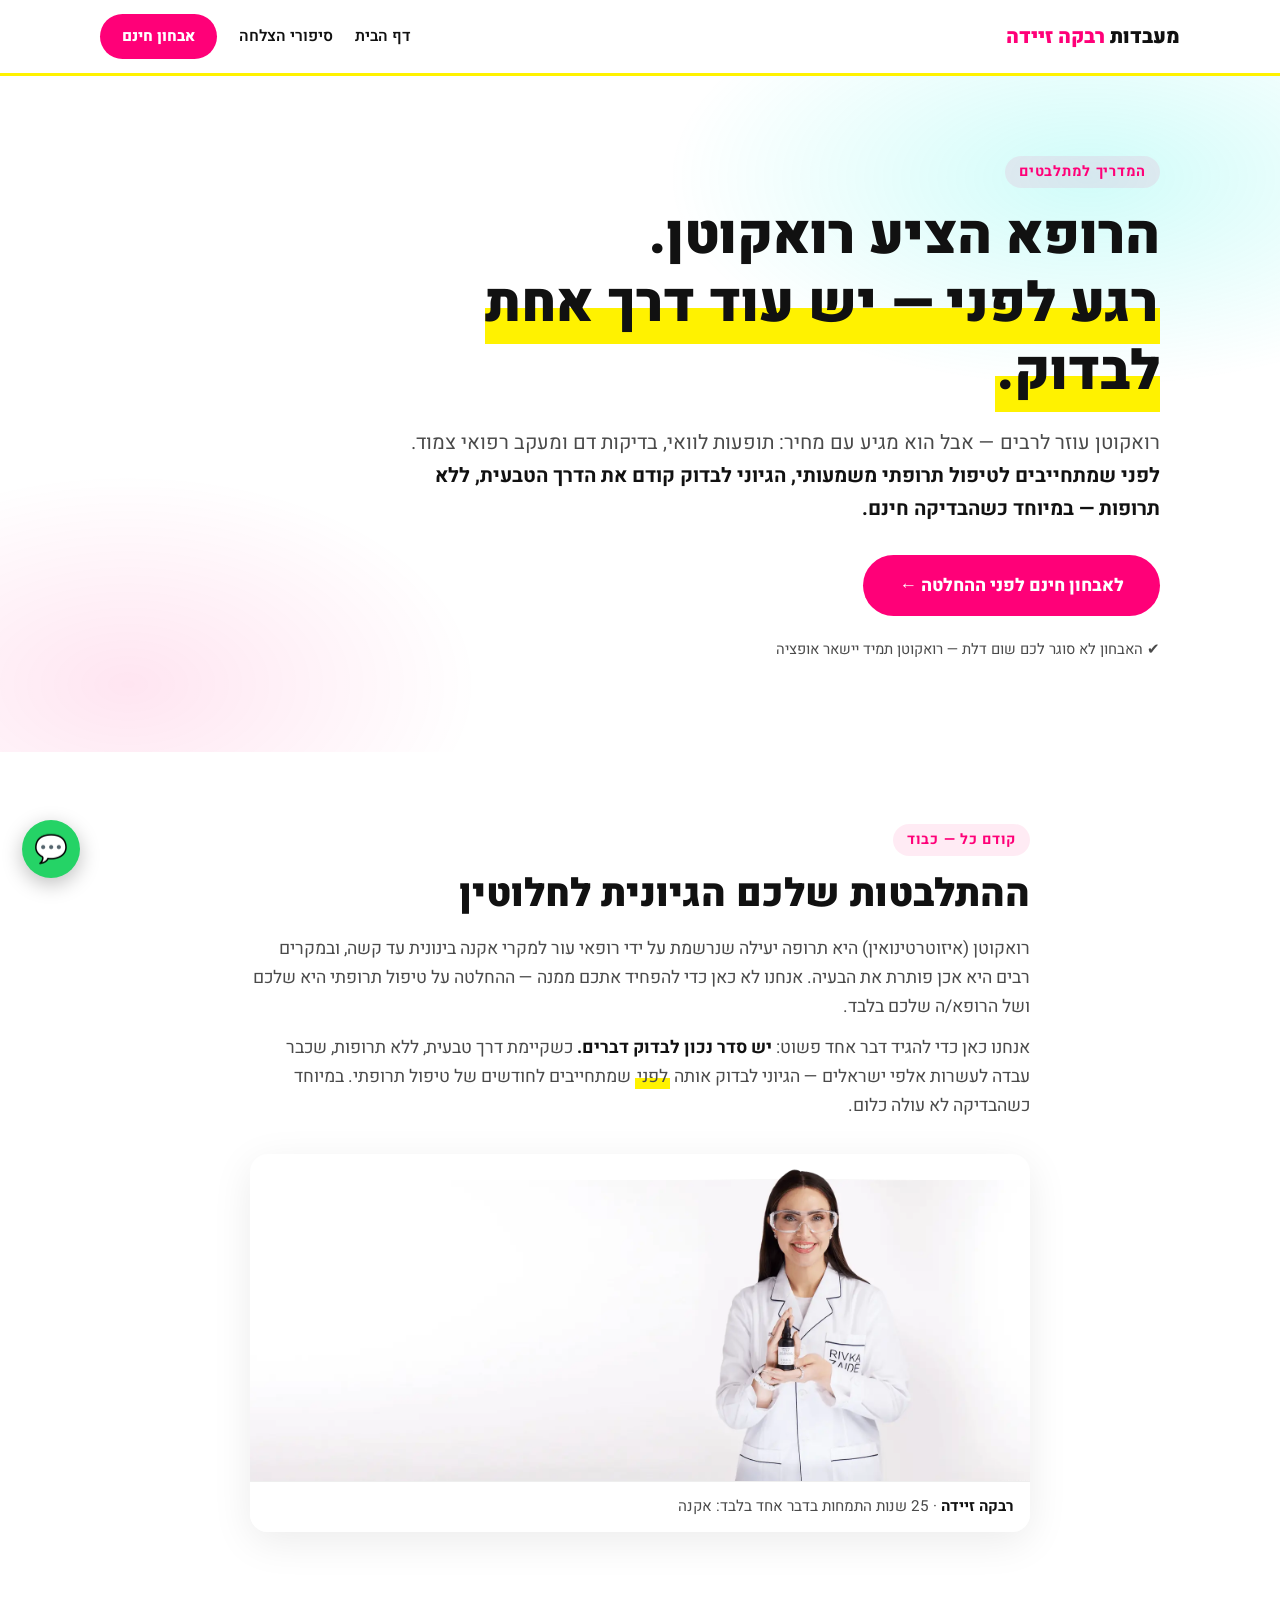
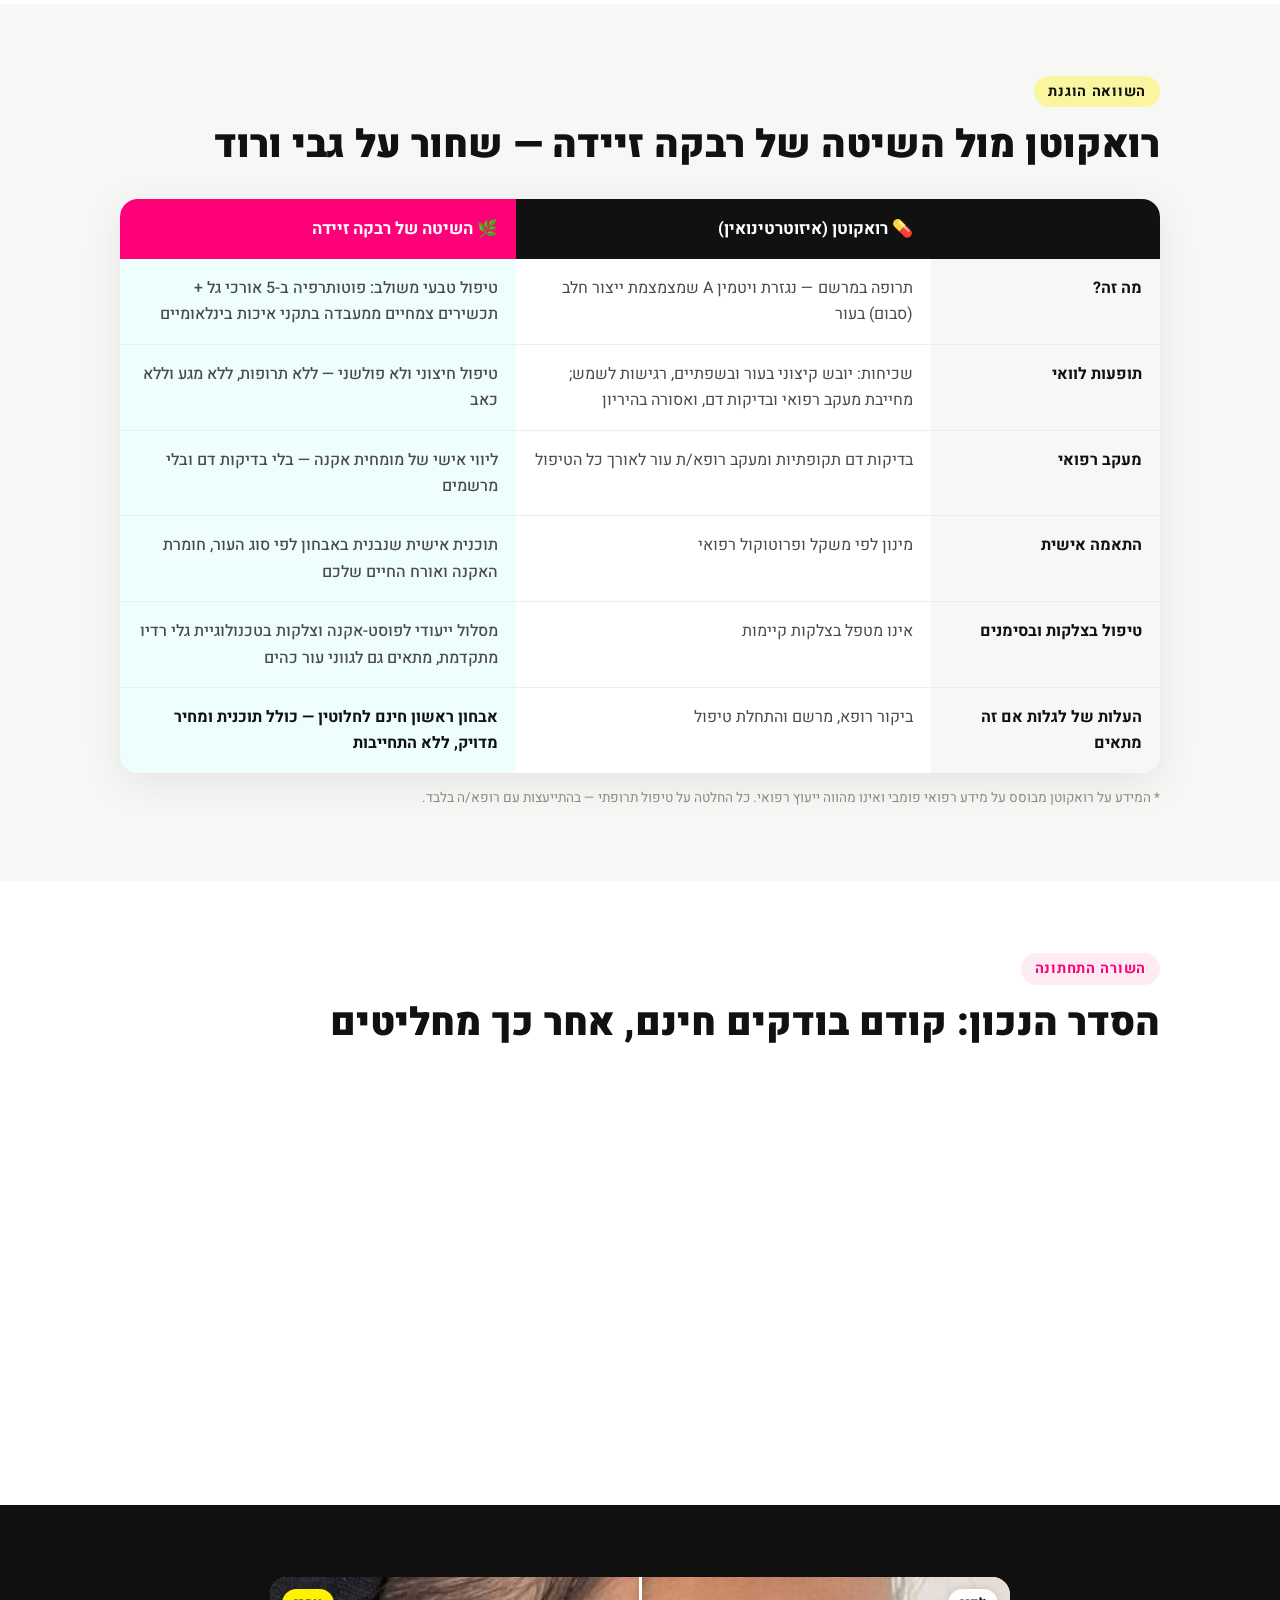
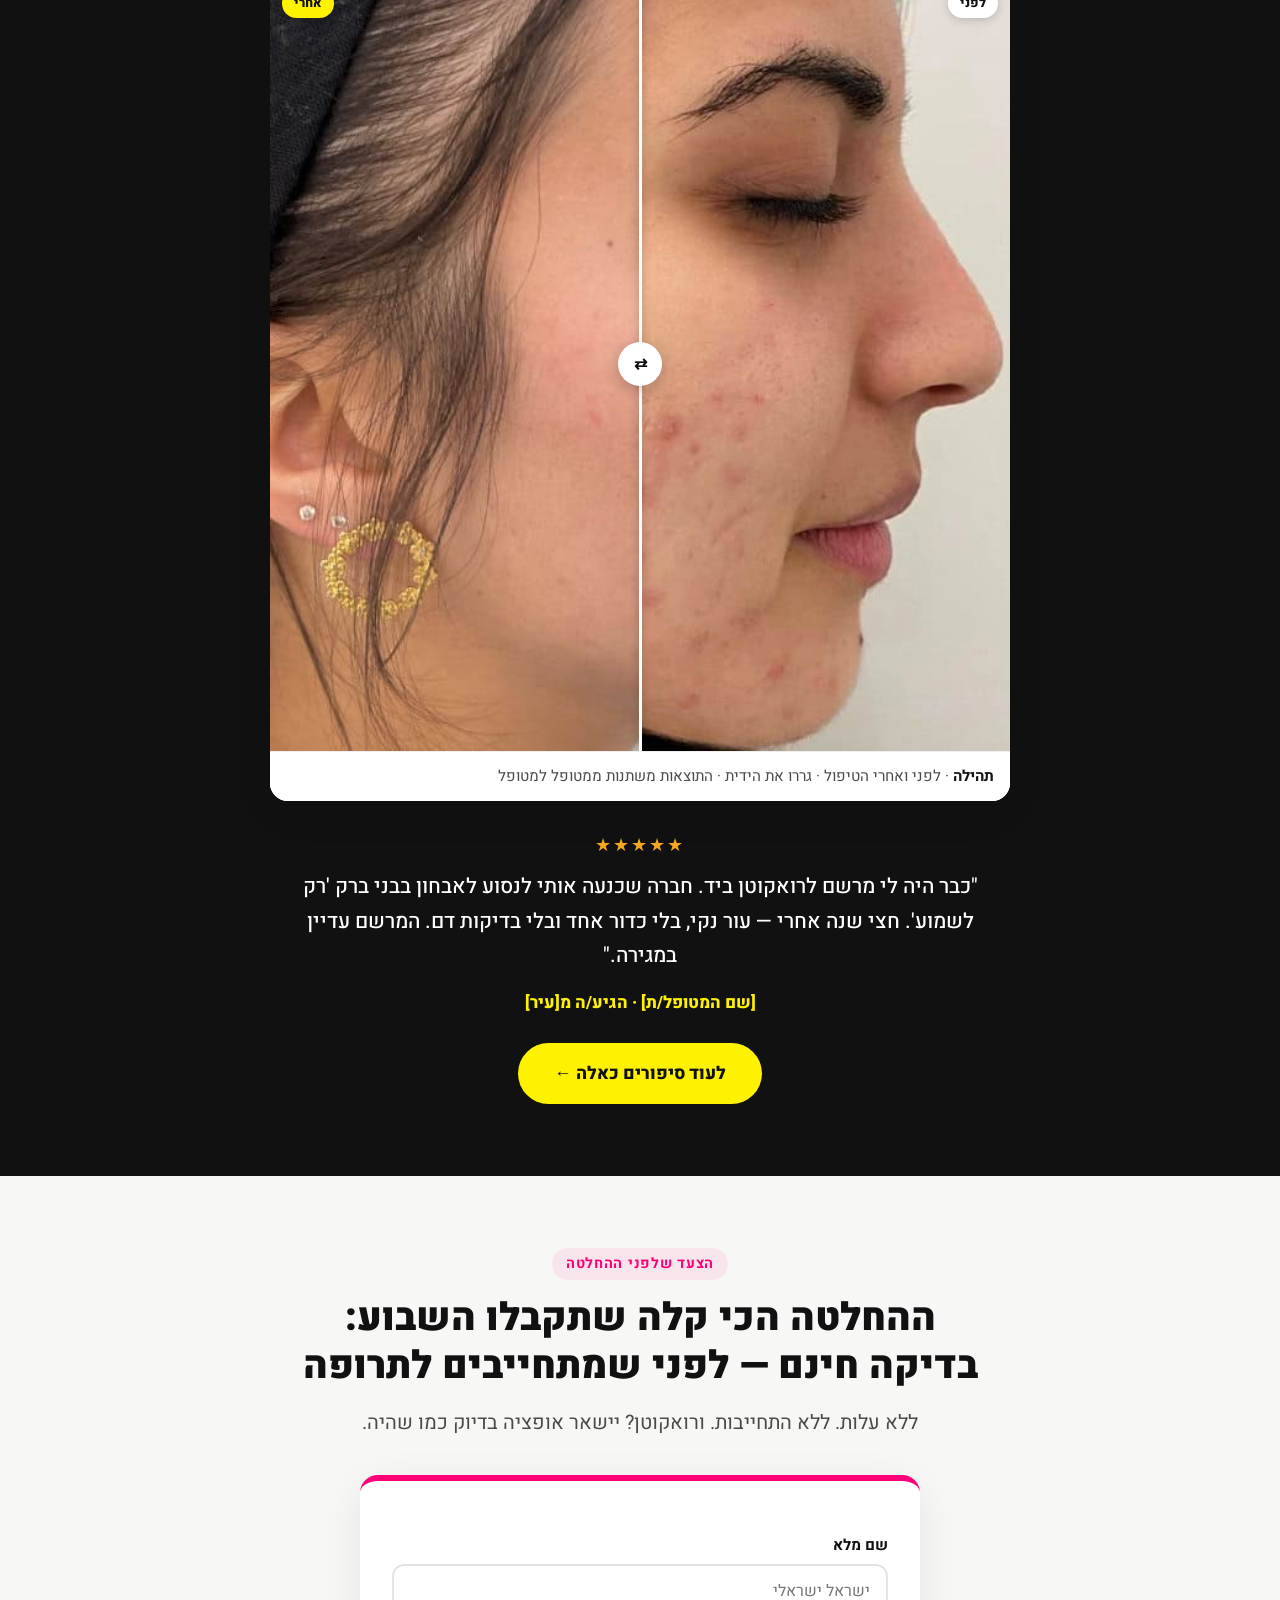
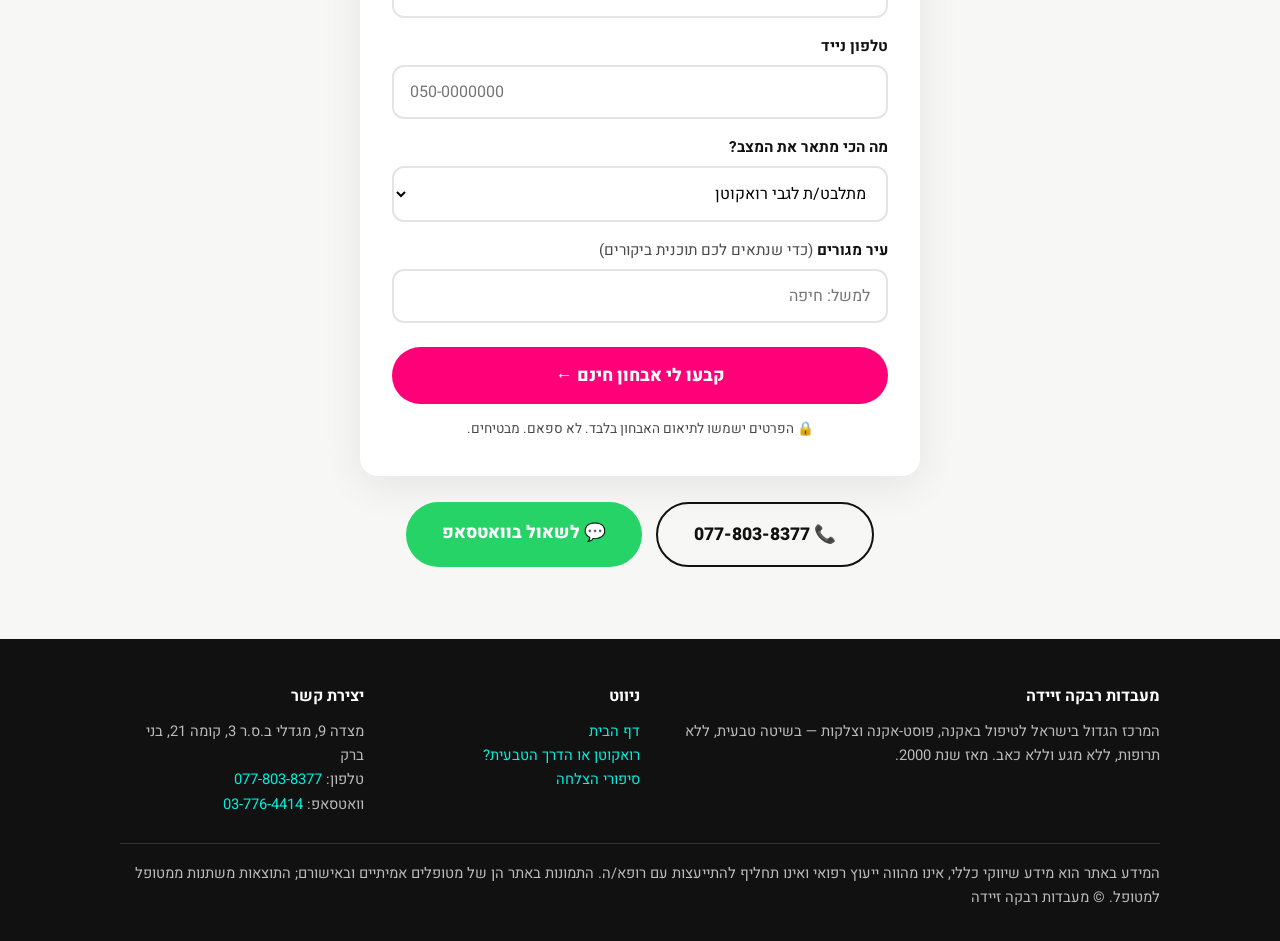
==== commit dac219d9: "בדיקת מדיניות וליטוש קופי: ריכוך טענות מוחלטות, הסרת אנגלית, דיסקליימר תוצאות Co-Authored-By: Claude" ====
--- a/roaccutane.html
+++ b/roaccutane.html
@@ -32,7 +32,7 @@
       <h1>הרופא הציע רואקוטן.<br><span class="highlight">רגע לפני — יש עוד דרך אחת לבדוק.</span></h1>
       <p class="lead" style="max-width:none;">
         רואקוטן עוזר לרבים — אבל הוא מגיע עם מחיר: תופעות לוואי, בדיקות דם ומעקב רפואי צמוד.
-        <strong>לפני שמתחילים תרופה כבדה, הגיוני לבדוק קודם את הדרך שאין לה תופעות לוואי — במיוחד כשהבדיקה חינם.</strong>
+        <strong>לפני שמתחייבים לטיפול תרופתי משמעותי, הגיוני לבדוק קודם את הדרך הטבעית, ללא תרופות — במיוחד כשהבדיקה חינם.</strong>
       </p>
       <div class="hero-ctas">
         <a href="#form" class="btn btn-pink">לאבחון חינם לפני ההחלטה ←</a>
@@ -54,7 +54,7 @@
     </p>
     <p class="reveal" style="font-size:1.1rem; margin-top:12px;">
       אנחנו כאן כדי להגיד דבר אחד פשוט: <strong>יש סדר נכון לבדוק דברים.</strong>
-      כשקיימת דרך טבעית, ללא תרופות וללא תופעות לוואי, שכבר עבדה לעשרות אלפי ישראלים —
+      כשקיימת דרך טבעית, ללא תרופות, שכבר עבדה לעשרות אלפי ישראלים —
       הגיוני לבדוק אותה <span class="highlight">לפני</span> שמתחייבים לחודשים של טיפול תרופתי. במיוחד כשהבדיקה לא עולה כלום.
     </p>
     <div class="img-card reveal" style="margin-top:34px;">
@@ -81,12 +81,12 @@
         <tr>
           <th>מה זה?</th>
           <td>תרופה במרשם — נגזרת ויטמין A שמצמצמת ייצור חלב (סבום) בעור</td>
-          <td class="rz">טיפול טבעי משולב: פוטותרפיה ב-5 אורכי גל + תכשירים צמחיים ממעבדה בתקן ISO/GMP</td>
+          <td class="rz">טיפול טבעי משולב: פוטותרפיה ב-5 אורכי גל + תכשירים צמחיים ממעבדה בתקני איכות בינלאומיים</td>
         </tr>
         <tr>
           <th>תופעות לוואי</th>
           <td>שכיחות: יובש קיצוני בעור ובשפתיים, רגישות לשמש; מחייבת מעקב רפואי ובדיקות דם, ואסורה בהיריון</td>
-          <td class="rz">ללא תרופות וללא תופעות לוואי — טיפול חיצוני, עדין וללא כאב</td>
+          <td class="rz">טיפול חיצוני ולא פולשני — ללא תרופות, ללא מגע וללא כאב</td>
         </tr>
         <tr>
           <th>מעקב רפואי</th>
@@ -101,7 +101,7 @@
         <tr>
           <th>טיפול בצלקות ובסימנים</th>
           <td>אינו מטפל בצלקות קיימות</td>
-          <td class="rz">מסלול ייעודי לפוסט-אקנה וצלקות בטכנולוגיית RF מתקדמת, מתאים גם לגווני עור כהים</td>
+          <td class="rz">מסלול ייעודי לפוסט-אקנה וצלקות בטכנולוגיית גלי רדיו מתקדמת, מתאים גם לגווני עור כהים</td>
         </tr>
         <tr>
           <th>העלות של לגלות אם זה מתאים</th>
@@ -157,11 +157,11 @@
         <span class="ba-tag ba-tag--after" aria-hidden="true">אחרי</span>
         <input class="ba-range" type="range" min="8" max="92" value="50" aria-label="השוואת לפני ואחרי — תהילה">
       </div>
-      <div class="ba-caption" style="text-align:right;"><strong>תהילה</strong> · לפני ואחרי הטיפול · גררו את הידית</div>
+      <div class="ba-caption" style="text-align:right;"><strong>תהילה</strong> · לפני ואחרי הטיפול · גררו את הידית · התוצאות משתנות ממטופל למטופל</div>
     </div>
     <div class="stars">★★★★★</div>
     <!-- ⚠️ להחליף בעדות אמיתית ומאושרת -->
-    <p style="font-size:1.3rem; font-weight:500; color:var(--paper);">
+    <p style="font-size:1.3rem; font-weight:500; color:var(--white);">
       "כבר היה לי מרשם לרואקוטן ביד. חברה שכנעה אותי לנסוע לאבחון בבני ברק 'רק לשמוע'.
       חצי שנה אחרי — עור נקי, בלי כדור אחד ובלי בדיקות דם. המרשם עדיין במגירה."
     </p>
@@ -174,7 +174,7 @@
 <section class="section section--tint" id="form">
   <div class="container final-cta">
     <span class="kicker kicker--pink reveal">הצעד שלפני ההחלטה</span>
-    <h2 class="reveal">ההחלטה הכי קלה שתקבלו השבוע:<br>בדיקה חינם לפני תרופה כבדה</h2>
+    <h2 class="reveal">ההחלטה הכי קלה שתקבלו השבוע:<br>בדיקה חינם — לפני שמתחייבים לתרופה</h2>
     <p class="lead reveal">ללא עלות. ללא התחייבות. ורואקוטן? יישאר אופציה בדיוק כמו שהיה.</p>
     <form class="form-wrap reveal" id="leadForm">
       <span class="form-stamp" aria-hidden="true">0 ₪</span>
@@ -224,7 +224,7 @@
       </div>
     </div>
     <div class="footer-bottom">
-      <p>המידע באתר אינו מהווה ייעוץ רפואי ואינו תחליף להתייעצות עם רופא/ה. © מעבדות רבקה זיידה</p>
+      <p>המידע באתר הוא מידע שיווקי כללי, אינו מהווה ייעוץ רפואי ואינו תחליף להתייעצות עם רופא/ה. התמונות באתר הן של מטופלים אמיתיים ובאישורם; התוצאות משתנות ממטופל למטופל. © מעבדות רבקה זיידה</p>
     </div>
   </div>
 </footer>
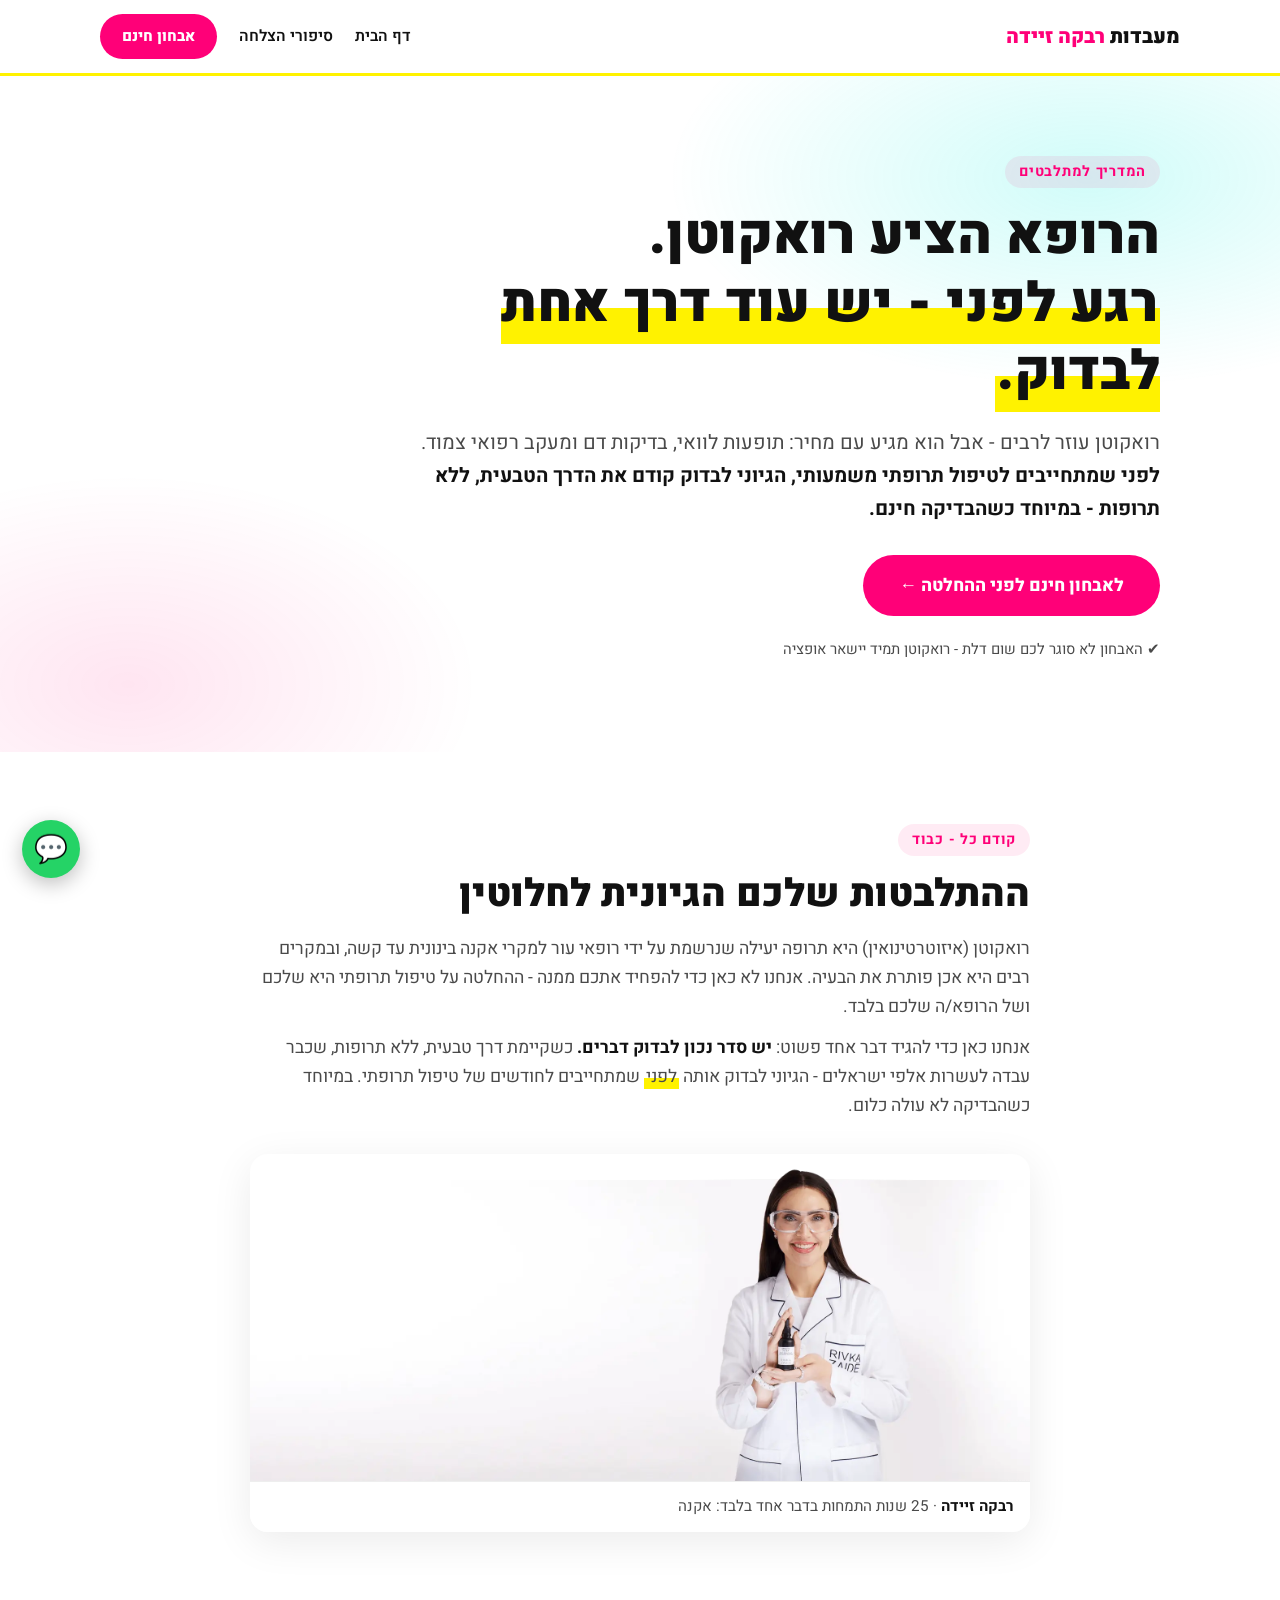
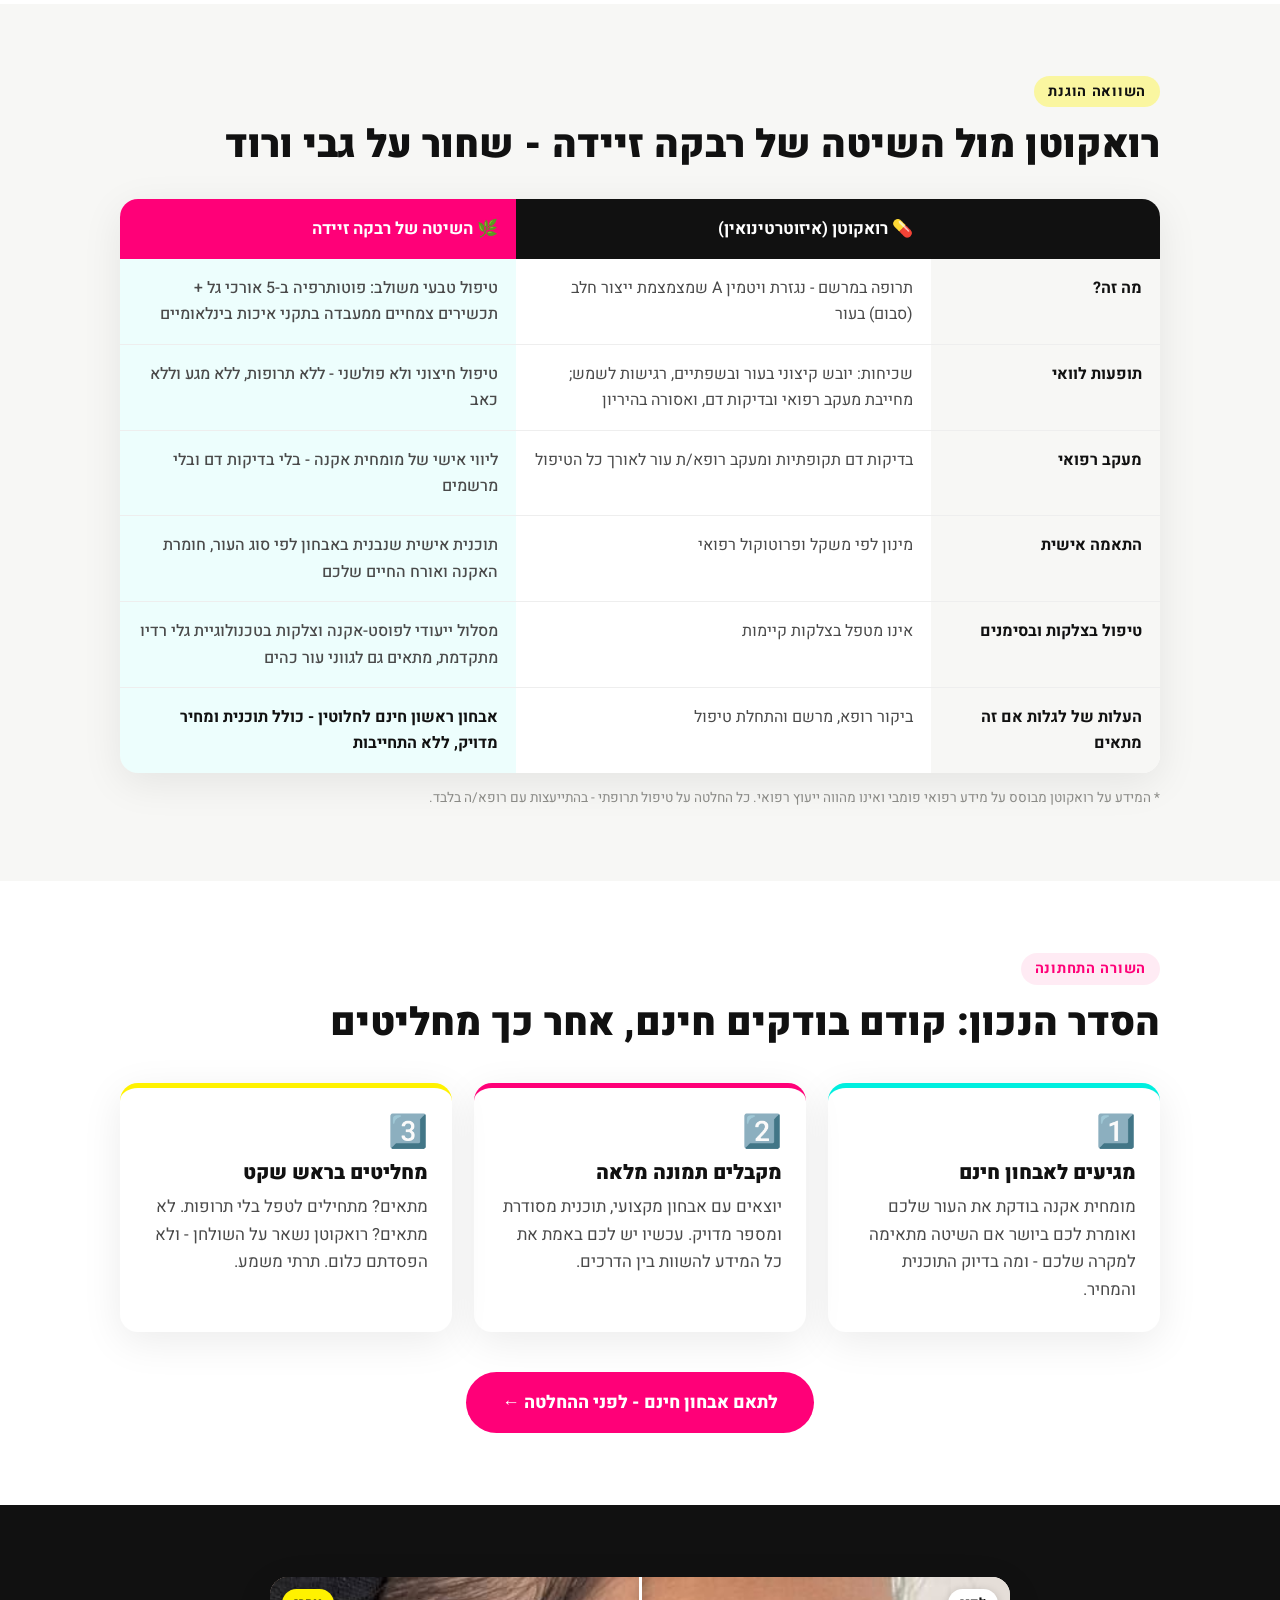
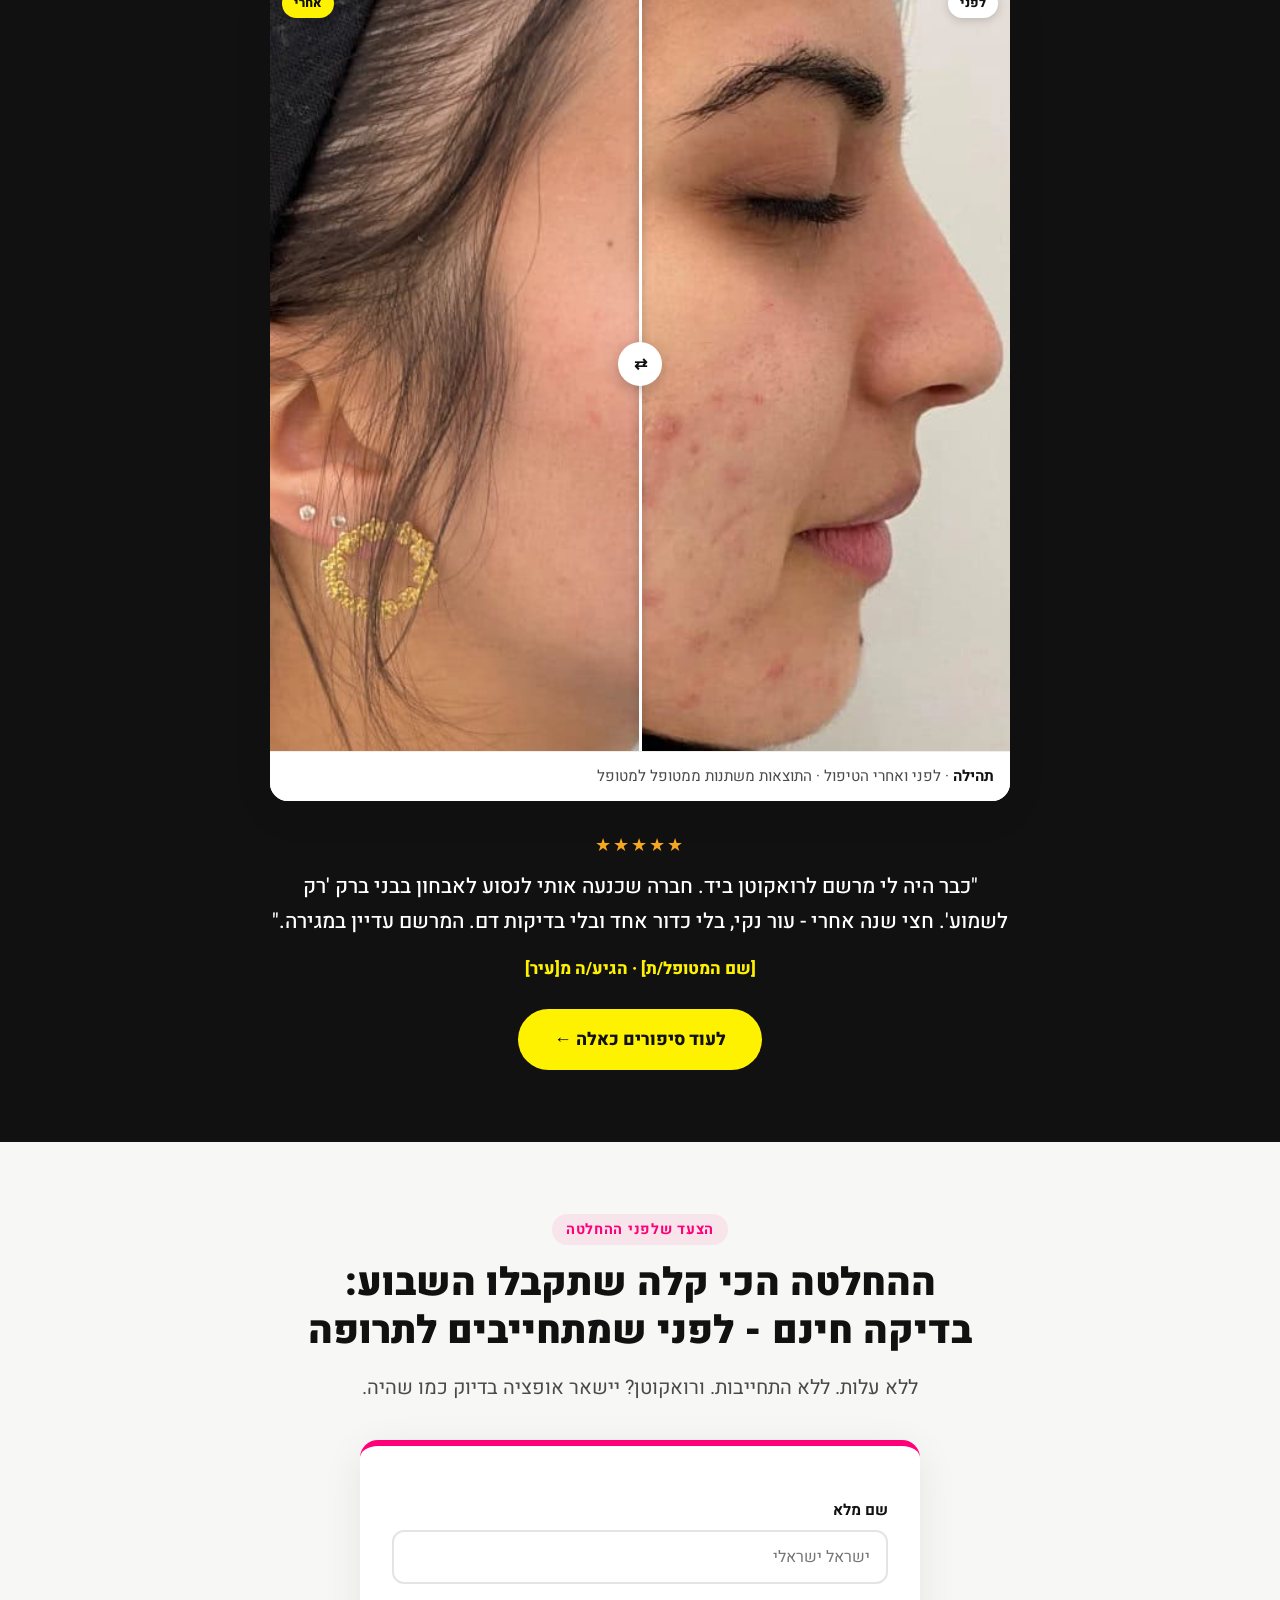
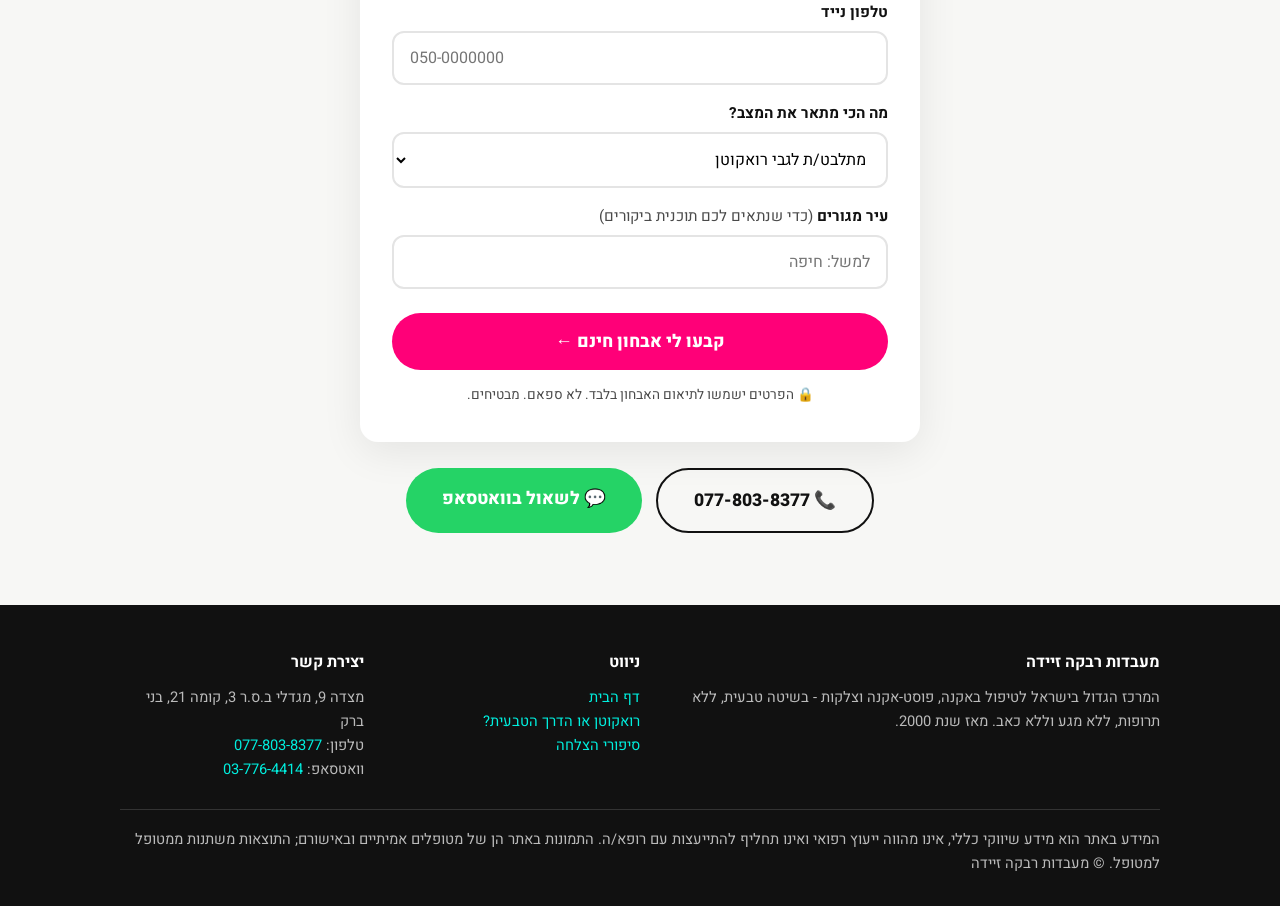
==== commit 4e92c2a4: "הסרת משפטי גימיק, כותרת חדשה לסקשן ההוכחה, החלפת כל המקפים הארוכים בקצרים Co-Authored-By: Claude Fab" ====
--- a/roaccutane.html
+++ b/roaccutane.html
@@ -4,7 +4,7 @@
   <meta charset="UTF-8">
   <meta name="viewport" content="width=device-width, initial-scale=1.0">
   <title>רואקוטן או הדרך הטבעית? | מעבדות רבקה זיידה</title>
-  <meta name="description" content="מתלבטים לגבי רואקוטן? השוואה הוגנת בין טיפול תרופתי לשיטה הטבעית של מעבדות רבקה זיידה — לפני שמחליטים, שווה אבחון חינם.">
+  <meta name="description" content="מתלבטים לגבי רואקוטן? השוואה הוגנת בין טיפול תרופתי לשיטה הטבעית של מעבדות רבקה זיידה - לפני שמחליטים, שווה אבחון חינם.">
   <link rel="preconnect" href="https://fonts.googleapis.com">
   <link rel="preconnect" href="https://fonts.gstatic.com" crossorigin>
   <link href="https://fonts.googleapis.com/css2?family=Heebo:wght@400;500;700;800;900&display=swap" rel="stylesheet">
@@ -29,15 +29,15 @@
   <div class="container">
     <div class="hero-content" style="max-width:760px;">
       <span class="kicker kicker--pink">המדריך למתלבטים</span>
-      <h1>הרופא הציע רואקוטן.<br><span class="highlight">רגע לפני — יש עוד דרך אחת לבדוק.</span></h1>
+      <h1>הרופא הציע רואקוטן.<br><span class="highlight">רגע לפני - יש עוד דרך אחת לבדוק.</span></h1>
       <p class="lead" style="max-width:none;">
-        רואקוטן עוזר לרבים — אבל הוא מגיע עם מחיר: תופעות לוואי, בדיקות דם ומעקב רפואי צמוד.
-        <strong>לפני שמתחייבים לטיפול תרופתי משמעותי, הגיוני לבדוק קודם את הדרך הטבעית, ללא תרופות — במיוחד כשהבדיקה חינם.</strong>
+        רואקוטן עוזר לרבים - אבל הוא מגיע עם מחיר: תופעות לוואי, בדיקות דם ומעקב רפואי צמוד.
+        <strong>לפני שמתחייבים לטיפול תרופתי משמעותי, הגיוני לבדוק קודם את הדרך הטבעית, ללא תרופות - במיוחד כשהבדיקה חינם.</strong>
       </p>
       <div class="hero-ctas">
         <a href="#form" class="btn btn-pink">לאבחון חינם לפני ההחלטה ←</a>
       </div>
-      <p class="hero-note">✔ האבחון לא סוגר לכם שום דלת — רואקוטן תמיד יישאר אופציה</p>
+      <p class="hero-note">✔ האבחון לא סוגר לכם שום דלת - רואקוטן תמיד יישאר אופציה</p>
     </div>
   </div>
 </header>
@@ -45,20 +45,20 @@
 <!-- ההתלבטות לגיטימית -->
 <section class="section">
   <div class="container" style="max-width:820px;">
-    <span class="kicker reveal">קודם כל — כבוד</span>
+    <span class="kicker reveal">קודם כל - כבוד</span>
     <h2 class="reveal">ההתלבטות שלכם הגיונית לחלוטין</h2>
     <p class="reveal" style="font-size:1.1rem; margin-top:12px;">
       רואקוטן (איזוטרטינואין) היא תרופה יעילה שנרשמת על ידי רופאי עור למקרי אקנה בינונית עד קשה,
-      ובמקרים רבים היא אכן פותרת את הבעיה. אנחנו לא כאן כדי להפחיד אתכם ממנה —
+      ובמקרים רבים היא אכן פותרת את הבעיה. אנחנו לא כאן כדי להפחיד אתכם ממנה -
       ההחלטה על טיפול תרופתי היא שלכם ושל הרופא/ה שלכם בלבד.
     </p>
     <p class="reveal" style="font-size:1.1rem; margin-top:12px;">
       אנחנו כאן כדי להגיד דבר אחד פשוט: <strong>יש סדר נכון לבדוק דברים.</strong>
-      כשקיימת דרך טבעית, ללא תרופות, שכבר עבדה לעשרות אלפי ישראלים —
+      כשקיימת דרך טבעית, ללא תרופות, שכבר עבדה לעשרות אלפי ישראלים -
       הגיוני לבדוק אותה <span class="highlight">לפני</span> שמתחייבים לחודשים של טיפול תרופתי. במיוחד כשהבדיקה לא עולה כלום.
     </p>
     <div class="img-card reveal" style="margin-top:34px;">
-      <img src="images/rivka-hero.webp" alt="רבקה זיידה במעבדה — 25 שנות התמחות באקנה">
+      <img src="images/rivka-hero.webp" alt="רבקה זיידה במעבדה - 25 שנות התמחות באקנה">
       <div class="ba-caption"><strong>רבקה זיידה</strong> · 25 שנות התמחות בדבר אחד בלבד: אקנה</div>
     </div>
   </div>
@@ -68,7 +68,7 @@
 <section class="section section--tint">
   <div class="container">
     <span class="kicker kicker--yellow reveal">השוואה הוגנת</span>
-    <h2 class="reveal">רואקוטן מול השיטה של רבקה זיידה — שחור על גבי ורוד</h2>
+    <h2 class="reveal">רואקוטן מול השיטה של רבקה זיידה - שחור על גבי ורוד</h2>
     <table class="compare-table reveal">
       <thead>
         <tr>
@@ -80,18 +80,18 @@
       <tbody>
         <tr>
           <th>מה זה?</th>
-          <td>תרופה במרשם — נגזרת ויטמין A שמצמצמת ייצור חלב (סבום) בעור</td>
+          <td>תרופה במרשם - נגזרת ויטמין A שמצמצמת ייצור חלב (סבום) בעור</td>
           <td class="rz">טיפול טבעי משולב: פוטותרפיה ב-5 אורכי גל + תכשירים צמחיים ממעבדה בתקני איכות בינלאומיים</td>
         </tr>
         <tr>
           <th>תופעות לוואי</th>
           <td>שכיחות: יובש קיצוני בעור ובשפתיים, רגישות לשמש; מחייבת מעקב רפואי ובדיקות דם, ואסורה בהיריון</td>
-          <td class="rz">טיפול חיצוני ולא פולשני — ללא תרופות, ללא מגע וללא כאב</td>
+          <td class="rz">טיפול חיצוני ולא פולשני - ללא תרופות, ללא מגע וללא כאב</td>
         </tr>
         <tr>
           <th>מעקב רפואי</th>
           <td>בדיקות דם תקופתיות ומעקב רופא/ת עור לאורך כל הטיפול</td>
-          <td class="rz">ליווי אישי של מומחית אקנה — בלי בדיקות דם ובלי מרשמים</td>
+          <td class="rz">ליווי אישי של מומחית אקנה - בלי בדיקות דם ובלי מרשמים</td>
         </tr>
         <tr>
           <th>התאמה אישית</th>
@@ -106,12 +106,12 @@
         <tr>
           <th>העלות של לגלות אם זה מתאים</th>
           <td>ביקור רופא, מרשם והתחלת טיפול</td>
-          <td class="rz"><strong>אבחון ראשון חינם לחלוטין — כולל תוכנית ומחיר מדויק, ללא התחייבות</strong></td>
+          <td class="rz"><strong>אבחון ראשון חינם לחלוטין - כולל תוכנית ומחיר מדויק, ללא התחייבות</strong></td>
         </tr>
       </tbody>
     </table>
     <p class="reveal" style="font-size:0.85rem; margin-top:14px; color:#8a8a86;">
-      * המידע על רואקוטן מבוסס על מידע רפואי פומבי ואינו מהווה ייעוץ רפואי. כל החלטה על טיפול תרופתי — בהתייעצות עם רופא/ה בלבד.
+      * המידע על רואקוטן מבוסס על מידע רפואי פומבי ואינו מהווה ייעוץ רפואי. כל החלטה על טיפול תרופתי - בהתייעצות עם רופא/ה בלבד.
     </p>
   </div>
 </section>
@@ -125,7 +125,7 @@
       <div class="card card--teal reveal">
         <div class="icon">1️⃣</div>
         <h3>מגיעים לאבחון חינם</h3>
-        <p>מומחית אקנה בודקת את העור שלכם ואומרת לכם ביושר אם השיטה מתאימה למקרה שלכם — ומה בדיוק התוכנית והמחיר.</p>
+        <p>מומחית אקנה בודקת את העור שלכם ואומרת לכם ביושר אם השיטה מתאימה למקרה שלכם - ומה בדיוק התוכנית והמחיר.</p>
       </div>
       <div class="card card--pink reveal">
         <div class="icon">2️⃣</div>
@@ -135,11 +135,11 @@
       <div class="card card--yellow reveal">
         <div class="icon">3️⃣</div>
         <h3>מחליטים בראש שקט</h3>
-        <p>מתאים? מתחילים לטפל בלי תרופות. לא מתאים? רואקוטן נשאר על השולחן — ולא הפסדתם כלום. תרתי משמע.</p>
+        <p>מתאים? מתחילים לטפל בלי תרופות. לא מתאים? רואקוטן נשאר על השולחן - ולא הפסדתם כלום. תרתי משמע.</p>
       </div>
     </div>
     <div class="reveal" style="text-align:center; margin-top:40px;">
-      <a href="#form" class="btn btn-pink">לתאם אבחון חינם — לפני ההחלטה ←</a>
+      <a href="#form" class="btn btn-pink">לתאם אבחון חינם - לפני ההחלטה ←</a>
     </div>
   </div>
 </section>
@@ -155,15 +155,15 @@
         <div class="ba-grip" aria-hidden="true">⇄</div>
         <span class="ba-tag ba-tag--before" aria-hidden="true">לפני</span>
         <span class="ba-tag ba-tag--after" aria-hidden="true">אחרי</span>
-        <input class="ba-range" type="range" min="8" max="92" value="50" aria-label="השוואת לפני ואחרי — תהילה">
-      </div>
-      <div class="ba-caption" style="text-align:right;"><strong>תהילה</strong> · לפני ואחרי הטיפול · גררו את הידית · התוצאות משתנות ממטופל למטופל</div>
+        <input class="ba-range" type="range" min="8" max="92" value="50" aria-label="השוואת לפני ואחרי - תהילה">
+      </div>
+      <div class="ba-caption" style="text-align:right;"><strong>תהילה</strong> · לפני ואחרי הטיפול · התוצאות משתנות ממטופל למטופל</div>
     </div>
     <div class="stars">★★★★★</div>
     <!-- ⚠️ להחליף בעדות אמיתית ומאושרת -->
     <p style="font-size:1.3rem; font-weight:500; color:var(--white);">
       "כבר היה לי מרשם לרואקוטן ביד. חברה שכנעה אותי לנסוע לאבחון בבני ברק 'רק לשמוע'.
-      חצי שנה אחרי — עור נקי, בלי כדור אחד ובלי בדיקות דם. המרשם עדיין במגירה."
+      חצי שנה אחרי - עור נקי, בלי כדור אחד ובלי בדיקות דם. המרשם עדיין במגירה."
     </p>
     <p style="margin-top:16px; font-weight:800; color:var(--yellow);">[שם המטופל/ת] · הגיע/ה מ[עיר]</p>
     <a href="stories.html" class="btn btn-yellow" style="margin-top:26px;">לעוד סיפורים כאלה ←</a>
@@ -174,7 +174,7 @@
 <section class="section section--tint" id="form">
   <div class="container final-cta">
     <span class="kicker kicker--pink reveal">הצעד שלפני ההחלטה</span>
-    <h2 class="reveal">ההחלטה הכי קלה שתקבלו השבוע:<br>בדיקה חינם — לפני שמתחייבים לתרופה</h2>
+    <h2 class="reveal">ההחלטה הכי קלה שתקבלו השבוע:<br>בדיקה חינם - לפני שמתחייבים לתרופה</h2>
     <p class="lead reveal">ללא עלות. ללא התחייבות. ורואקוטן? יישאר אופציה בדיוק כמו שהיה.</p>
     <form class="form-wrap reveal" id="leadForm">
       <span class="form-stamp" aria-hidden="true">0 ₪</span>
@@ -185,8 +185,8 @@
       <label for="severity">מה הכי מתאר את המצב?</label>
       <select id="severity" name="severity">
         <option>מתלבט/ת לגבי רואקוטן</option>
-        <option>אקנה פעילה — פנים</option>
-        <option>אקנה פעילה — גב / חזה / גוף</option>
+        <option>אקנה פעילה - פנים</option>
+        <option>אקנה פעילה - גב / חזה / גוף</option>
         <option>צלקות וסימני פוסט-אקנה</option>
         <option>אקנה אצל הילד/ה שלי</option>
       </select>
@@ -208,7 +208,7 @@
     <div class="footer-grid">
       <div>
         <h4>מעבדות רבקה זיידה</h4>
-        <p>המרכז הגדול בישראל לטיפול באקנה, פוסט-אקנה וצלקות — בשיטה טבעית, ללא תרופות, ללא מגע וללא כאב. מאז שנת 2000.</p>
+        <p>המרכז הגדול בישראל לטיפול באקנה, פוסט-אקנה וצלקות - בשיטה טבעית, ללא תרופות, ללא מגע וללא כאב. מאז שנת 2000.</p>
       </div>
       <div>
         <h4>ניווט</h4>
